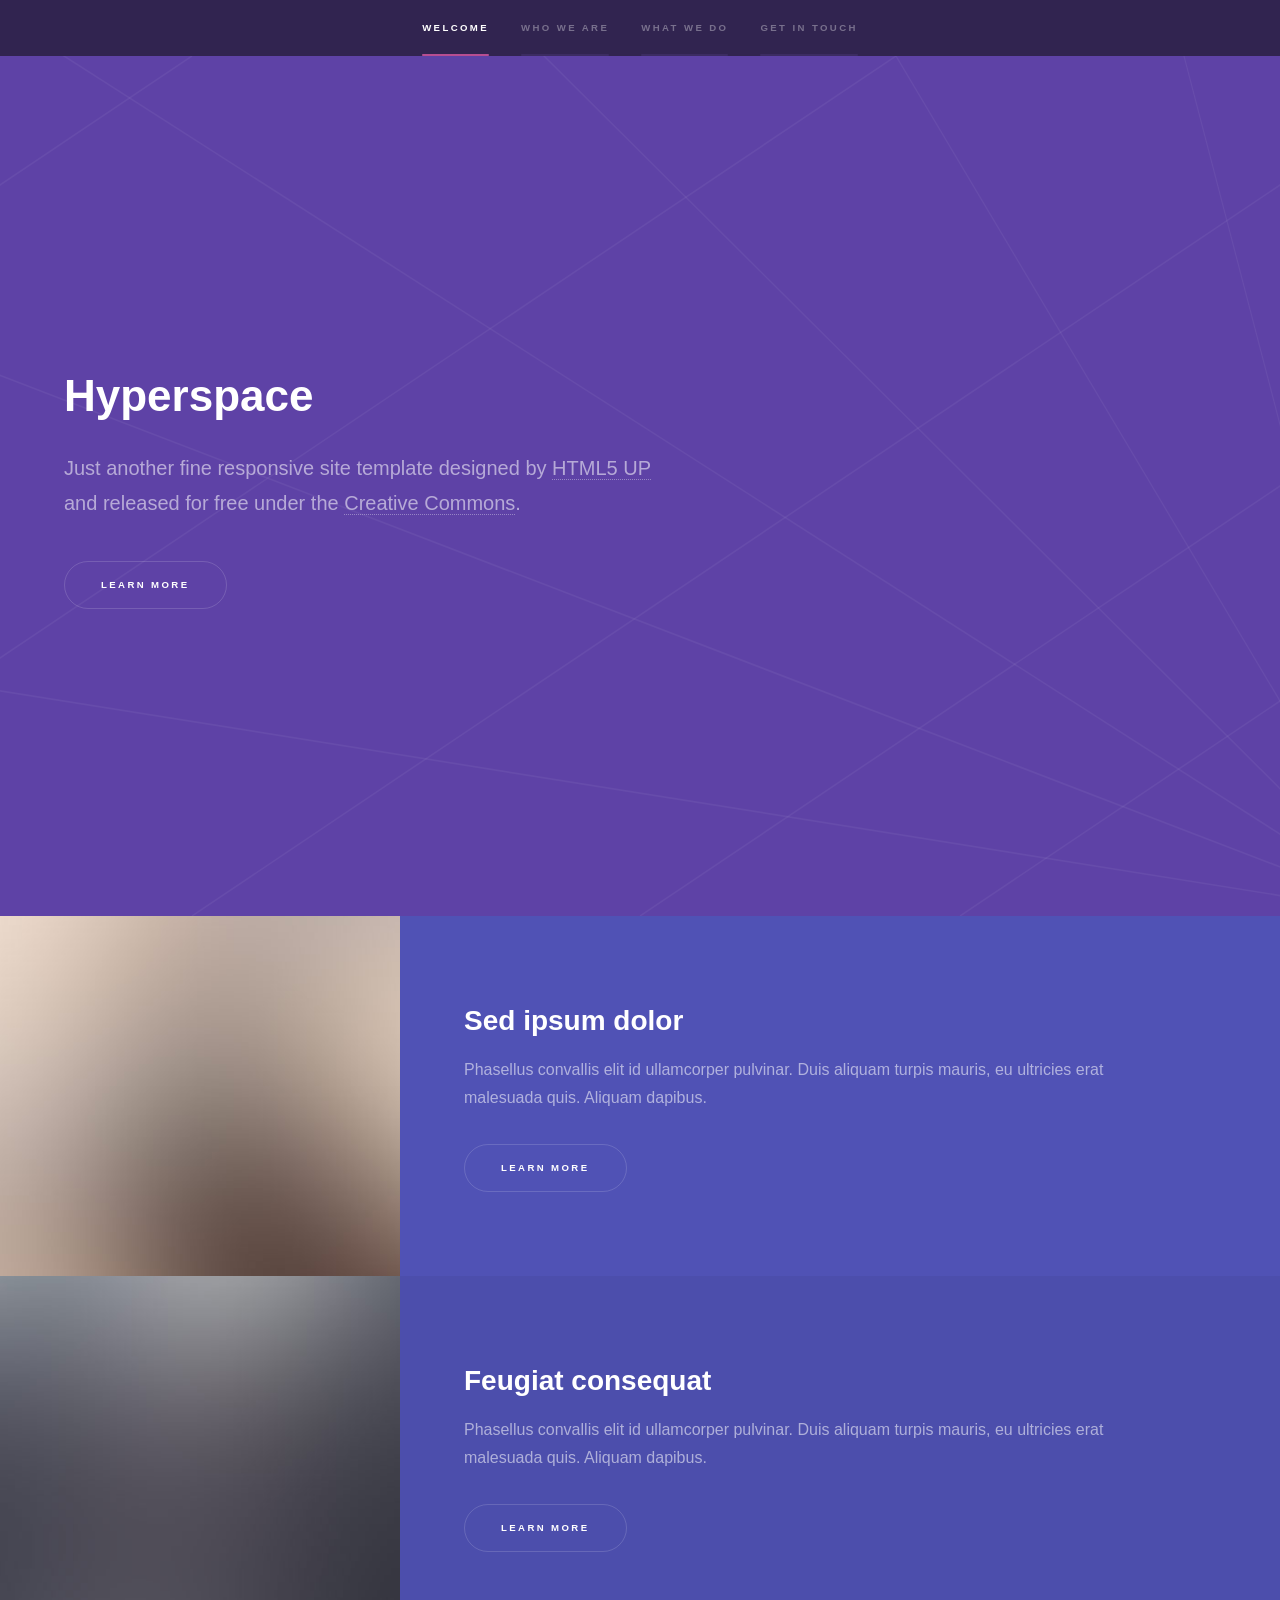
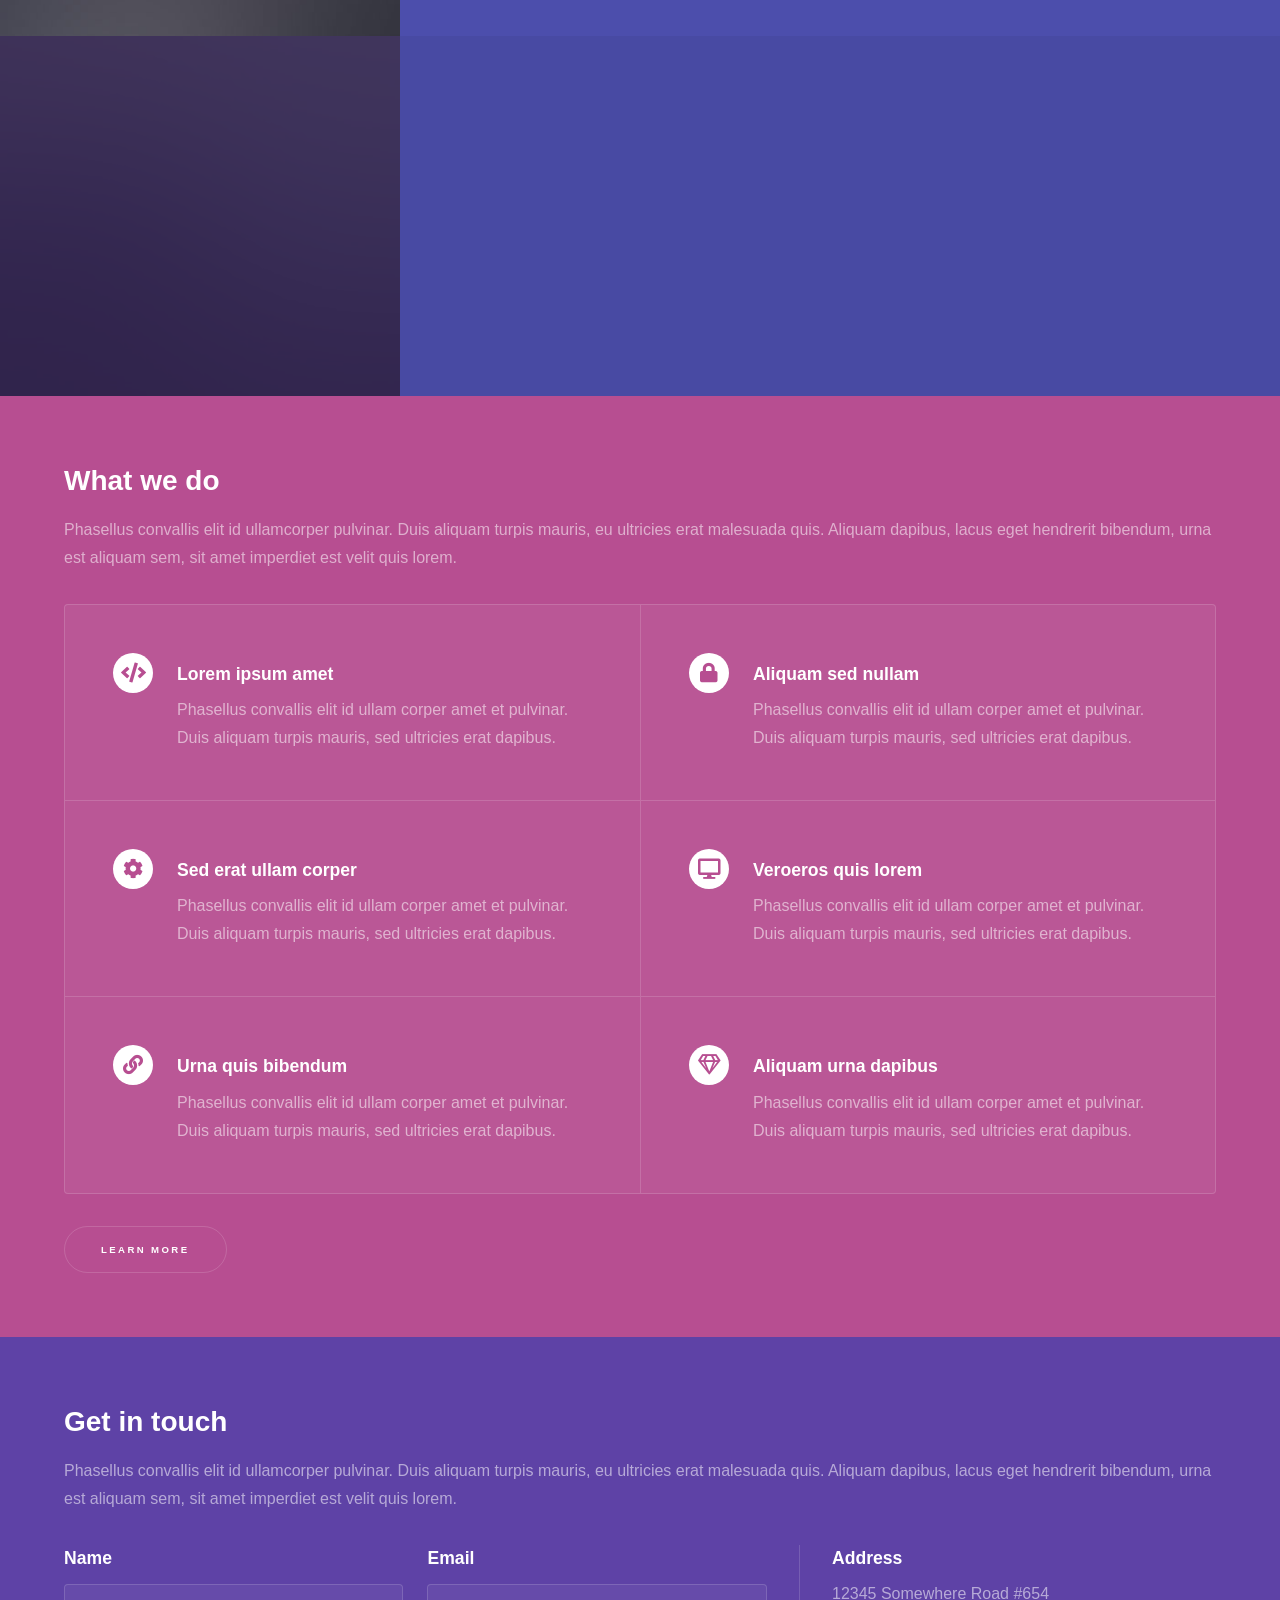
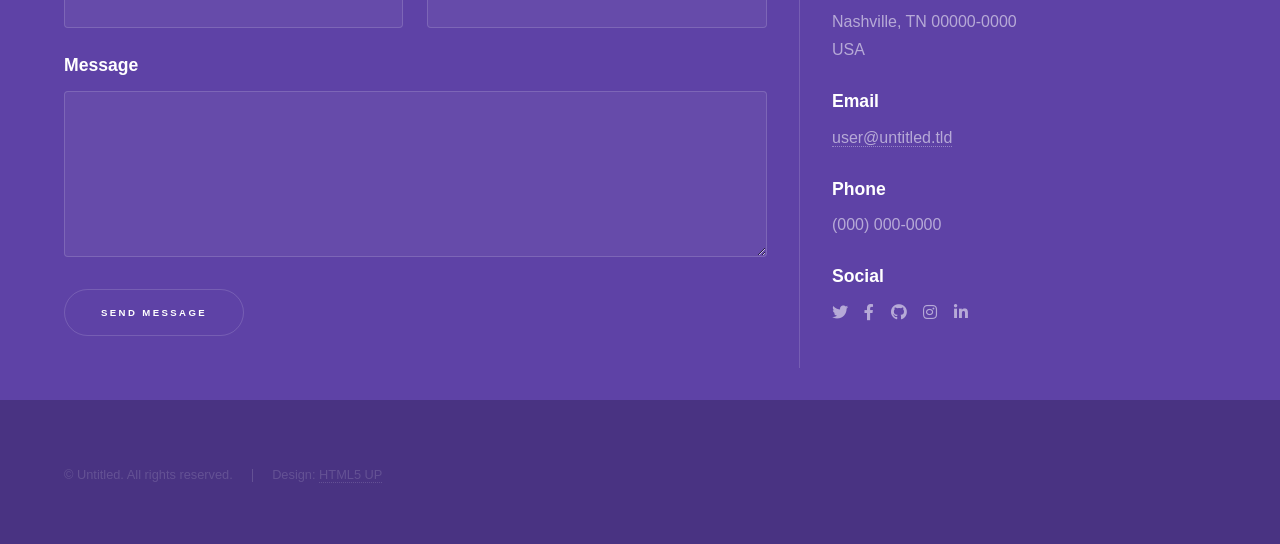
==== index.html @ 59c880f4 "v1" ====
<!DOCTYPE HTML>
<!--
	Hyperspace by HTML5 UP
	html5up.net | @ajlkn
	Free for personal and commercial use under the CCA 3.0 license (html5up.net/license)
-->
<html>
	<head>
		<title>Hyperspace by HTML5 UP</title>
		<meta charset="utf-8" />
		<meta name="viewport" content="width=device-width, initial-scale=1, user-scalable=no" />
		<link rel="stylesheet" href="assets/css/main.css" />
		<noscript><link rel="stylesheet" href="assets/css/noscript.css" /></noscript>
	</head>
	<body class="is-preload">

		<!-- Sidebar -->
			<section id="sidebar">
				<div class="inner">
					<nav>
						<ul>
							<li><a href="#intro">Welcome</a></li>
							<li><a href="#one">Who we are</a></li>
							<li><a href="#two">What we do</a></li>
							<li><a href="#three">Get in touch</a></li>
						</ul>
					</nav>
				</div>
			</section>

		<!-- Wrapper -->
			<div id="wrapper">

				<!-- Intro -->
					<section id="intro" class="wrapper style1 fullscreen fade-up">
						<div class="inner">
							<h1>Hyperspace</h1>
							<p>Just another fine responsive site template designed by <a href="http://html5up.net">HTML5 UP</a><br />
							and released for free under the <a href="http://html5up.net/license">Creative Commons</a>.</p>
							<ul class="actions">
								<li><a href="#one" class="button scrolly">Learn more</a></li>
							</ul>
						</div>
					</section>

				<!-- One -->
					<section id="one" class="wrapper style2 spotlights">
						<section>
							<a href="#" class="image"><img src="images/pic01.jpg" alt="" data-position="center center" /></a>
							<div class="content">
								<div class="inner">
									<h2>Sed ipsum dolor</h2>
									<p>Phasellus convallis elit id ullamcorper pulvinar. Duis aliquam turpis mauris, eu ultricies erat malesuada quis. Aliquam dapibus.</p>
									<ul class="actions">
										<li><a href="generic.html" class="button">Learn more</a></li>
									</ul>
								</div>
							</div>
						</section>
						<section>
							<a href="#" class="image"><img src="images/pic02.jpg" alt="" data-position="top center" /></a>
							<div class="content">
								<div class="inner">
									<h2>Feugiat consequat</h2>
									<p>Phasellus convallis elit id ullamcorper pulvinar. Duis aliquam turpis mauris, eu ultricies erat malesuada quis. Aliquam dapibus.</p>
									<ul class="actions">
										<li><a href="generic.html" class="button">Learn more</a></li>
									</ul>
								</div>
							</div>
						</section>
						<section>
							<a href="#" class="image"><img src="images/pic03.jpg" alt="" data-position="25% 25%" /></a>
							<div class="content">
								<div class="inner">
									<h2>Ultricies aliquam</h2>
									<p>Phasellus convallis elit id ullamcorper pulvinar. Duis aliquam turpis mauris, eu ultricies erat malesuada quis. Aliquam dapibus.</p>
									<ul class="actions">
										<li><a href="generic.html" class="button">Learn more</a></li>
									</ul>
								</div>
							</div>
						</section>
					</section>

				<!-- Two -->
					<section id="two" class="wrapper style3 fade-up">
						<div class="inner">
							<h2>What we do</h2>
							<p>Phasellus convallis elit id ullamcorper pulvinar. Duis aliquam turpis mauris, eu ultricies erat malesuada quis. Aliquam dapibus, lacus eget hendrerit bibendum, urna est aliquam sem, sit amet imperdiet est velit quis lorem.</p>
							<div class="features">
								<section>
									<span class="icon solid major fa-code"></span>
									<h3>Lorem ipsum amet</h3>
									<p>Phasellus convallis elit id ullam corper amet et pulvinar. Duis aliquam turpis mauris, sed ultricies erat dapibus.</p>
								</section>
								<section>
									<span class="icon solid major fa-lock"></span>
									<h3>Aliquam sed nullam</h3>
									<p>Phasellus convallis elit id ullam corper amet et pulvinar. Duis aliquam turpis mauris, sed ultricies erat dapibus.</p>
								</section>
								<section>
									<span class="icon solid major fa-cog"></span>
									<h3>Sed erat ullam corper</h3>
									<p>Phasellus convallis elit id ullam corper amet et pulvinar. Duis aliquam turpis mauris, sed ultricies erat dapibus.</p>
								</section>
								<section>
									<span class="icon solid major fa-desktop"></span>
									<h3>Veroeros quis lorem</h3>
									<p>Phasellus convallis elit id ullam corper amet et pulvinar. Duis aliquam turpis mauris, sed ultricies erat dapibus.</p>
								</section>
								<section>
									<span class="icon solid major fa-link"></span>
									<h3>Urna quis bibendum</h3>
									<p>Phasellus convallis elit id ullam corper amet et pulvinar. Duis aliquam turpis mauris, sed ultricies erat dapibus.</p>
								</section>
								<section>
									<span class="icon major fa-gem"></span>
									<h3>Aliquam urna dapibus</h3>
									<p>Phasellus convallis elit id ullam corper amet et pulvinar. Duis aliquam turpis mauris, sed ultricies erat dapibus.</p>
								</section>
							</div>
							<ul class="actions">
								<li><a href="generic.html" class="button">Learn more</a></li>
							</ul>
						</div>
					</section>

				<!-- Three -->
					<section id="three" class="wrapper style1 fade-up">
						<div class="inner">
							<h2>Get in touch</h2>
							<p>Phasellus convallis elit id ullamcorper pulvinar. Duis aliquam turpis mauris, eu ultricies erat malesuada quis. Aliquam dapibus, lacus eget hendrerit bibendum, urna est aliquam sem, sit amet imperdiet est velit quis lorem.</p>
							<div class="split style1">
								<section>
									<form method="post" action="#">
										<div class="fields">
											<div class="field half">
												<label for="name">Name</label>
												<input type="text" name="name" id="name" />
											</div>
											<div class="field half">
												<label for="email">Email</label>
												<input type="text" name="email" id="email" />
											</div>
											<div class="field">
												<label for="message">Message</label>
												<textarea name="message" id="message" rows="5"></textarea>
											</div>
										</div>
										<ul class="actions">
											<li><a href="" class="button submit">Send Message</a></li>
										</ul>
									</form>
								</section>
								<section>
									<ul class="contact">
										<li>
											<h3>Address</h3>
											<span>12345 Somewhere Road #654<br />
											Nashville, TN 00000-0000<br />
											USA</span>
										</li>
										<li>
											<h3>Email</h3>
											<a href="#">user@untitled.tld</a>
										</li>
										<li>
											<h3>Phone</h3>
											<span>(000) 000-0000</span>
										</li>
										<li>
											<h3>Social</h3>
											<ul class="icons">
												<li><a href="#" class="icon brands fa-twitter"><span class="label">Twitter</span></a></li>
												<li><a href="#" class="icon brands fa-facebook-f"><span class="label">Facebook</span></a></li>
												<li><a href="#" class="icon brands fa-github"><span class="label">GitHub</span></a></li>
												<li><a href="#" class="icon brands fa-instagram"><span class="label">Instagram</span></a></li>
												<li><a href="#" class="icon brands fa-linkedin-in"><span class="label">LinkedIn</span></a></li>
											</ul>
										</li>
									</ul>
								</section>
							</div>
						</div>
					</section>

			</div>

		<!-- Footer -->
			<footer id="footer" class="wrapper style1-alt">
				<div class="inner">
					<ul class="menu">
						<li>&copy; Untitled. All rights reserved.</li><li>Design: <a href="http://html5up.net">HTML5 UP</a></li>
					</ul>
				</div>
			</footer>

		<!-- Scripts -->
			<script src="assets/js/jquery.min.js"></script>
			<script src="assets/js/jquery.scrollex.min.js"></script>
			<script src="assets/js/jquery.scrolly.min.js"></script>
			<script src="assets/js/browser.min.js"></script>
			<script src="assets/js/breakpoints.min.js"></script>
			<script src="assets/js/util.js"></script>
			<script src="assets/js/main.js"></script>

	</body>
</html>
---- assets/css/main.css ----
@import url(fontawesome-all.min.css);

/*
	Hyperspace by HTML5 UP
	html5up.net | @ajlkn
	Free for personal and commercial use under the CCA 3.0 license (html5up.net/license)
*/

html, body, div, span, applet, object,
iframe, h1, h2, h3, h4, h5, h6, p, blockquote,
pre, a, abbr, acronym, address, big, cite,
code, del, dfn, em, img, ins, kbd, q, s, samp,
small, strike, strong, sub, sup, tt, var, b,
u, i, center, dl, dt, dd, ol, ul, li, fieldset,
form, label, legend, table, caption, tbody,
tfoot, thead, tr, th, td, article, aside,
canvas, details, embed, figure, figcaption,
footer, header, hgroup, menu, nav, output, ruby,
section, summary, time, mark, audio, video {
	margin: 0;
	padding: 0;
	border: 0;
	font-size: 100%;
	font: inherit;
	vertical-align: baseline;}

article, aside, details, figcaption, figure,
footer, header, hgroup, menu, nav, section {
	display: block;}

body {
	line-height: 1;
}

ol, ul {
	list-style: none;
}

blockquote, q {
	quotes: none;
}

	blockquote:before, blockquote:after, q:before, q:after {
		content: '';
		content: none;
	}

table {
	border-collapse: collapse;
	border-spacing: 0;
}

body {
	-webkit-text-size-adjust: none;
}

mark {
	background-color: transparent;
	color: inherit;
}

input::-moz-focus-inner {
	border: 0;
	padding: 0;
}

input, select, textarea {
	-moz-appearance: none;
	-webkit-appearance: none;
	-ms-appearance: none;
	appearance: none;
}

/* Basic */

	@-ms-viewport {
		width: device-width;
	}

	body {
		-ms-overflow-style: scrollbar;
	}

	@media screen and (max-width: 480px) {

		html, body {
			min-width: 320px;
		}

	}

	html {
		box-sizing: border-box;
	}

	*, *:before, *:after {
		box-sizing: inherit;
	}

	body {
		background: #312450;
	}

		body.is-preload *, body.is-preload *:before, body.is-preload *:after {
			-moz-animation: none !important;
			-webkit-animation: none !important;
			-ms-animation: none !important;
			animation: none !important;
			-moz-transition: none !important;
			-webkit-transition: none !important;
			-ms-transition: none !important;
			transition: none !important;
		}

/* Type */

	body, input, select, textarea {
		color: rgba(255, 255, 255, 0.55);
		font-family: Arial, Helvetica, sans-serif;
		font-size: 16.5pt;
		font-weight: normal;
		line-height: 1.75;
	}

		@media screen and (max-width: 1680px) {

			body, input, select, textarea {
				font-size: 13pt;
			}

		}

		@media screen and (max-width: 1280px) {

			body, input, select, textarea {
				font-size: 12pt;
			}

		}

		@media screen and (max-width: 360px) {

			body, input, select, textarea {
				font-size: 11pt;
			}

		}

	a {
		-moz-transition: color 0.2s ease, border-bottom-color 0.2s ease;
		-webkit-transition: color 0.2s ease, border-bottom-color 0.2s ease;
		-ms-transition: color 0.2s ease, border-bottom-color 0.2s ease;
		transition: color 0.2s ease, border-bottom-color 0.2s ease;
		border-bottom: dotted 1px rgba(255, 255, 255, 0.35);
		color: inherit;
		text-decoration: none;
	}

		a:hover {
			border-bottom-color: transparent;
			color: #ffffff;
		}

	strong, b {
		color: #ffffff;
		font-weight: bold;
	}

	em, i {
		font-style: italic;
	}

	p {
		margin: 0 0 2em 0;
	}

	h1, h2, h3, h4, h5, h6 {
		color: #ffffff;
		font-weight: bold;
		line-height: 1.5;
		margin: 0 0 0.5em 0;
	}

		h1 a, h2 a, h3 a, h4 a, h5 a, h6 a {
			color: inherit;
			text-decoration: none;
		}

	h1 {
		font-size: 2.75em;
	}

		h1.major {
			margin: 0 0 1.3em 0;
			position: relative;
			padding-bottom: 0.35em;
		}

			h1.major:after {
				background-image: -moz-linear-gradient(to right, #5e42a6, #b74e91);
				background-image: -webkit-linear-gradient(to right, #5e42a6, #b74e91);
				background-image: -ms-linear-gradient(to right, #5e42a6, #b74e91);
				background-image: linear-gradient(to right, #5e42a6, #b74e91);
				-moz-transition: max-width 0.2s ease;
				-webkit-transition: max-width 0.2s ease;
				-ms-transition: max-width 0.2s ease;
				transition: max-width 0.2s ease;
				border-radius: 0.2em;
				bottom: 0;
				content: '';
				height: 0.05em;
				position: absolute;
				right: 0;
				width: 100%;
			}

	h2 {
		font-size: 1.75em;
	}

	h3 {
		font-size: 1.1em;
	}

	h4 {
		font-size: 1em;
	}

	h5 {
		font-size: 0.8em;
	}

	h6 {
		font-size: 0.6em;
	}

	@media screen and (max-width: 736px) {

		h1 {
			font-size: 2em;
		}

		h2 {
			font-size: 1.25em;
		}

		h3 {
			font-size: 1em;
		}

		h4 {
			font-size: 0.8em;
		}

		h5 {
			font-size: 0.6em;
		}

		h6 {
			font-size: 0.6em;
		}

	}

	sub {
		font-size: 0.8em;
		position: relative;
		top: 0.5em;
	}

	sup {
		font-size: 0.8em;
		position: relative;
		top: -0.5em;
	}

	blockquote {
		border-left: solid 4px rgba(255, 255, 255, 0.15);
		font-style: italic;
		margin: 0 0 2em 0;
		padding: 0.5em 0 0.5em 2em;
	}

	code {
		background: rgba(255, 255, 255, 0.05);
		border-radius: 0.25em;
		border: solid 1px rgba(255, 255, 255, 0.15);
		font-family: "Courier New", monospace;
		font-size: 0.9em;
		margin: 0 0.25em;
		padding: 0.25em 0.65em;
	}

	pre {
		-webkit-overflow-scrolling: touch;
		font-family: "Courier New", monospace;
		font-size: 0.9em;
		margin: 0 0 2em 0;
	}

		pre code {
			display: block;
			line-height: 1.75em;
			padding: 1em 1.5em;
			overflow-x: auto;
		}

	hr {
		border: 0;
		border-bottom: solid 1px rgba(255, 255, 255, 0.15);
		margin: 2em 0;
	}

		hr.major {
			margin: 3em 0;
		}

	.align-left {
		text-align: left;
	}

	.align-center {
		text-align: center;
	}

	.align-right {
		text-align: right;
	}

/* Row */

	.row {
		display: flex;
		flex-wrap: wrap;
		box-sizing: border-box;
		align-items: stretch;
	}

		.row > * {
			box-sizing: border-box;
		}

		.row.gtr-uniform > * > :last-child {
			margin-bottom: 0;
		}

		.row.aln-left {
			justify-content: flex-start;
		}

		.row.aln-center {
			justify-content: center;
		}

		.row.aln-right {
			justify-content: flex-end;
		}

		.row.aln-top {
			align-items: flex-start;
		}

		.row.aln-middle {
			align-items: center;
		}

		.row.aln-bottom {
			align-items: flex-end;
		}

		.row > .imp {
			order: -1;
		}

		.row > .col-1 {
			width: 8.33333%;
		}

		.row > .off-1 {
			margin-left: 8.33333%;
		}

		.row > .col-2 {
			width: 16.66667%;
		}

		.row > .off-2 {
			margin-left: 16.66667%;
		}

		.row > .col-3 {
			width: 25%;
		}

		.row > .off-3 {
			margin-left: 25%;
		}

		.row > .col-4 {
			width: 33.33333%;
		}

		.row > .off-4 {
			margin-left: 33.33333%;
		}

		.row > .col-5 {
			width: 41.66667%;
		}

		.row > .off-5 {
			margin-left: 41.66667%;
		}

		.row > .col-6 {
			width: 50%;
		}

		.row > .off-6 {
			margin-left: 50%;
		}

		.row > .col-7 {
			width: 58.33333%;
		}

		.row > .off-7 {
			margin-left: 58.33333%;
		}

		.row > .col-8 {
			width: 66.66667%;
		}

		.row > .off-8 {
			margin-left: 66.66667%;
		}

		.row > .col-9 {
			width: 75%;
		}

		.row > .off-9 {
			margin-left: 75%;
		}

		.row > .col-10 {
			width: 83.33333%;
		}

		.row > .off-10 {
			margin-left: 83.33333%;
		}

		.row > .col-11 {
			width: 91.66667%;
		}

		.row > .off-11 {
			margin-left: 91.66667%;
		}

		.row > .col-12 {
			width: 100%;
		}

		.row > .off-12 {
			margin-left: 100%;
		}

		.row.gtr-0 {
			margin-top: 0;
			margin-left: 0em;
		}

			.row.gtr-0 > * {
				padding: 0 0 0 0em;
			}

			.row.gtr-0.gtr-uniform {
				margin-top: 0em;
			}

				.row.gtr-0.gtr-uniform > * {
					padding-top: 0em;
				}

		.row.gtr-25 {
			margin-top: 0;
			margin-left: -0.375em;
		}

			.row.gtr-25 > * {
				padding: 0 0 0 0.375em;
			}

			.row.gtr-25.gtr-uniform {
				margin-top: -0.375em;
			}

				.row.gtr-25.gtr-uniform > * {
					padding-top: 0.375em;
				}

		.row.gtr-50 {
			margin-top: 0;
			margin-left: -0.75em;
		}

			.row.gtr-50 > * {
				padding: 0 0 0 0.75em;
			}

			.row.gtr-50.gtr-uniform {
				margin-top: -0.75em;
			}

				.row.gtr-50.gtr-uniform > * {
					padding-top: 0.75em;
				}

		.row {
			margin-top: 0;
			margin-left: -1.5em;
		}

			.row > * {
				padding: 0 0 0 1.5em;
			}

			.row.gtr-uniform {
				margin-top: -1.5em;
			}

				.row.gtr-uniform > * {
					padding-top: 1.5em;
				}

		.row.gtr-150 {
			margin-top: 0;
			margin-left: -2.25em;
		}

			.row.gtr-150 > * {
				padding: 0 0 0 2.25em;
			}

			.row.gtr-150.gtr-uniform {
				margin-top: -2.25em;
			}

				.row.gtr-150.gtr-uniform > * {
					padding-top: 2.25em;
				}

		.row.gtr-200 {
			margin-top: 0;
			margin-left: -3em;
		}

			.row.gtr-200 > * {
				padding: 0 0 0 3em;
			}

			.row.gtr-200.gtr-uniform {
				margin-top: -3em;
			}

				.row.gtr-200.gtr-uniform > * {
					padding-top: 3em;
				}

		@media screen and (max-width: 1680px) {

			.row {
				display: flex;
				flex-wrap: wrap;
				box-sizing: border-box;
				align-items: stretch;
			}

				.row > * {
					box-sizing: border-box;
				}

				.row.gtr-uniform > * > :last-child {
					margin-bottom: 0;
				}

				.row.aln-left {
					justify-content: flex-start;
				}

				.row.aln-center {
					justify-content: center;
				}

				.row.aln-right {
					justify-content: flex-end;
				}

				.row.aln-top {
					align-items: flex-start;
				}

				.row.aln-middle {
					align-items: center;
				}

				.row.aln-bottom {
					align-items: flex-end;
				}

				.row > .imp-xlarge {
					order: -1;
				}

				.row > .col-1-xlarge {
					width: 8.33333%;
				}

				.row > .off-1-xlarge {
					margin-left: 8.33333%;
				}

				.row > .col-2-xlarge {
					width: 16.66667%;
				}

				.row > .off-2-xlarge {
					margin-left: 16.66667%;
				}

				.row > .col-3-xlarge {
					width: 25%;
				}

				.row > .off-3-xlarge {
					margin-left: 25%;
				}

				.row > .col-4-xlarge {
					width: 33.33333%;
				}

				.row > .off-4-xlarge {
					margin-left: 33.33333%;
				}

				.row > .col-5-xlarge {
					width: 41.66667%;
				}

				.row > .off-5-xlarge {
					margin-left: 41.66667%;
				}

				.row > .col-6-xlarge {
					width: 50%;
				}

				.row > .off-6-xlarge {
					margin-left: 50%;
				}

				.row > .col-7-xlarge {
					width: 58.33333%;
				}

				.row > .off-7-xlarge {
					margin-left: 58.33333%;
				}

				.row > .col-8-xlarge {
					width: 66.66667%;
				}

				.row > .off-8-xlarge {
					margin-left: 66.66667%;
				}

				.row > .col-9-xlarge {
					width: 75%;
				}

				.row > .off-9-xlarge {
					margin-left: 75%;
				}

				.row > .col-10-xlarge {
					width: 83.33333%;
				}

				.row > .off-10-xlarge {
					margin-left: 83.33333%;
				}

				.row > .col-11-xlarge {
					width: 91.66667%;
				}

				.row > .off-11-xlarge {
					margin-left: 91.66667%;
				}

				.row > .col-12-xlarge {
					width: 100%;
				}

				.row > .off-12-xlarge {
					margin-left: 100%;
				}

				.row.gtr-0 {
					margin-top: 0;
					margin-left: 0em;
				}

					.row.gtr-0 > * {
						padding: 0 0 0 0em;
					}

					.row.gtr-0.gtr-uniform {
						margin-top: 0em;
					}

						.row.gtr-0.gtr-uniform > * {
							padding-top: 0em;
						}

				.row.gtr-25 {
					margin-top: 0;
					margin-left: -0.375em;
				}

					.row.gtr-25 > * {
						padding: 0 0 0 0.375em;
					}

					.row.gtr-25.gtr-uniform {
						margin-top: -0.375em;
					}

						.row.gtr-25.gtr-uniform > * {
							padding-top: 0.375em;
						}

				.row.gtr-50 {
					margin-top: 0;
					margin-left: -0.75em;
				}

					.row.gtr-50 > * {
						padding: 0 0 0 0.75em;
					}

					.row.gtr-50.gtr-uniform {
						margin-top: -0.75em;
					}

						.row.gtr-50.gtr-uniform > * {
							padding-top: 0.75em;
						}

				.row {
					margin-top: 0;
					margin-left: -1.5em;
				}

					.row > * {
						padding: 0 0 0 1.5em;
					}

					.row.gtr-uniform {
						margin-top: -1.5em;
					}

						.row.gtr-uniform > * {
							padding-top: 1.5em;
						}

				.row.gtr-150 {
					margin-top: 0;
					margin-left: -2.25em;
				}

					.row.gtr-150 > * {
						padding: 0 0 0 2.25em;
					}

					.row.gtr-150.gtr-uniform {
						margin-top: -2.25em;
					}

						.row.gtr-150.gtr-uniform > * {
							padding-top: 2.25em;
						}

				.row.gtr-200 {
					margin-top: 0;
					margin-left: -3em;
				}

					.row.gtr-200 > * {
						padding: 0 0 0 3em;
					}

					.row.gtr-200.gtr-uniform {
						margin-top: -3em;
					}

						.row.gtr-200.gtr-uniform > * {
							padding-top: 3em;
						}

		}

		@media screen and (max-width: 1280px) {

			.row {
				display: flex;
				flex-wrap: wrap;
				box-sizing: border-box;
				align-items: stretch;
			}

				.row > * {
					box-sizing: border-box;
				}

				.row.gtr-uniform > * > :last-child {
					margin-bottom: 0;
				}

				.row.aln-left {
					justify-content: flex-start;
				}

				.row.aln-center {
					justify-content: center;
				}

				.row.aln-right {
					justify-content: flex-end;
				}

				.row.aln-top {
					align-items: flex-start;
				}

				.row.aln-middle {
					align-items: center;
				}

				.row.aln-bottom {
					align-items: flex-end;
				}

				.row > .imp-large {
					order: -1;
				}

				.row > .col-1-large {
					width: 8.33333%;
				}

				.row > .off-1-large {
					margin-left: 8.33333%;
				}

				.row > .col-2-large {
					width: 16.66667%;
				}

				.row > .off-2-large {
					margin-left: 16.66667%;
				}

				.row > .col-3-large {
					width: 25%;
				}

				.row > .off-3-large {
					margin-left: 25%;
				}

				.row > .col-4-large {
					width: 33.33333%;
				}

				.row > .off-4-large {
					margin-left: 33.33333%;
				}

				.row > .col-5-large {
					width: 41.66667%;
				}

				.row > .off-5-large {
					margin-left: 41.66667%;
				}

				.row > .col-6-large {
					width: 50%;
				}

				.row > .off-6-large {
					margin-left: 50%;
				}

				.row > .col-7-large {
					width: 58.33333%;
				}

				.row > .off-7-large {
					margin-left: 58.33333%;
				}

				.row > .col-8-large {
					width: 66.66667%;
				}

				.row > .off-8-large {
					margin-left: 66.66667%;
				}

				.row > .col-9-large {
					width: 75%;
				}

				.row > .off-9-large {
					margin-left: 75%;
				}

				.row > .col-10-large {
					width: 83.33333%;
				}

				.row > .off-10-large {
					margin-left: 83.33333%;
				}

				.row > .col-11-large {
					width: 91.66667%;
				}

				.row > .off-11-large {
					margin-left: 91.66667%;
				}

				.row > .col-12-large {
					width: 100%;
				}

				.row > .off-12-large {
					margin-left: 100%;
				}

				.row.gtr-0 {
					margin-top: 0;
					margin-left: 0em;
				}

					.row.gtr-0 > * {
						padding: 0 0 0 0em;
					}

					.row.gtr-0.gtr-uniform {
						margin-top: 0em;
					}

						.row.gtr-0.gtr-uniform > * {
							padding-top: 0em;
						}

				.row.gtr-25 {
					margin-top: 0;
					margin-left: -0.375em;
				}

					.row.gtr-25 > * {
						padding: 0 0 0 0.375em;
					}

					.row.gtr-25.gtr-uniform {
						margin-top: -0.375em;
					}

						.row.gtr-25.gtr-uniform > * {
							padding-top: 0.375em;
						}

				.row.gtr-50 {
					margin-top: 0;
					margin-left: -0.75em;
				}

					.row.gtr-50 > * {
						padding: 0 0 0 0.75em;
					}

					.row.gtr-50.gtr-uniform {
						margin-top: -0.75em;
					}

						.row.gtr-50.gtr-uniform > * {
							padding-top: 0.75em;
						}

				.row {
					margin-top: 0;
					margin-left: -1.5em;
				}

					.row > * {
						padding: 0 0 0 1.5em;
					}

					.row.gtr-uniform {
						margin-top: -1.5em;
					}

						.row.gtr-uniform > * {
							padding-top: 1.5em;
						}

				.row.gtr-150 {
					margin-top: 0;
					margin-left: -2.25em;
				}

					.row.gtr-150 > * {
						padding: 0 0 0 2.25em;
					}

					.row.gtr-150.gtr-uniform {
						margin-top: -2.25em;
					}

						.row.gtr-150.gtr-uniform > * {
							padding-top: 2.25em;
						}

				.row.gtr-200 {
					margin-top: 0;
					margin-left: -3em;
				}

					.row.gtr-200 > * {
						padding: 0 0 0 3em;
					}

					.row.gtr-200.gtr-uniform {
						margin-top: -3em;
					}

						.row.gtr-200.gtr-uniform > * {
							padding-top: 3em;
						}

		}

		@media screen and (max-width: 980px) {

			.row {
				display: flex;
				flex-wrap: wrap;
				box-sizing: border-box;
				align-items: stretch;
			}

				.row > * {
					box-sizing: border-box;
				}

				.row.gtr-uniform > * > :last-child {
					margin-bottom: 0;
				}

				.row.aln-left {
					justify-content: flex-start;
				}

				.row.aln-center {
					justify-content: center;
				}

				.row.aln-right {
					justify-content: flex-end;
				}

				.row.aln-top {
					align-items: flex-start;
				}

				.row.aln-middle {
					align-items: center;
				}

				.row.aln-bottom {
					align-items: flex-end;
				}

				.row > .imp-medium {
					order: -1;
				}

				.row > .col-1-medium {
					width: 8.33333%;
				}

				.row > .off-1-medium {
					margin-left: 8.33333%;
				}

				.row > .col-2-medium {
					width: 16.66667%;
				}

				.row > .off-2-medium {
					margin-left: 16.66667%;
				}

				.row > .col-3-medium {
					width: 25%;
				}

				.row > .off-3-medium {
					margin-left: 25%;
				}

				.row > .col-4-medium {
					width: 33.33333%;
				}

				.row > .off-4-medium {
					margin-left: 33.33333%;
				}

				.row > .col-5-medium {
					width: 41.66667%;
				}

				.row > .off-5-medium {
					margin-left: 41.66667%;
				}

				.row > .col-6-medium {
					width: 50%;
				}

				.row > .off-6-medium {
					margin-left: 50%;
				}

				.row > .col-7-medium {
					width: 58.33333%;
				}

				.row > .off-7-medium {
					margin-left: 58.33333%;
				}

				.row > .col-8-medium {
					width: 66.66667%;
				}

				.row > .off-8-medium {
					margin-left: 66.66667%;
				}

				.row > .col-9-medium {
					width: 75%;
				}

				.row > .off-9-medium {
					margin-left: 75%;
				}

				.row > .col-10-medium {
					width: 83.33333%;
				}

				.row > .off-10-medium {
					margin-left: 83.33333%;
				}

				.row > .col-11-medium {
					width: 91.66667%;
				}

				.row > .off-11-medium {
					margin-left: 91.66667%;
				}

				.row > .col-12-medium {
					width: 100%;
				}

				.row > .off-12-medium {
					margin-left: 100%;
				}

				.row.gtr-0 {
					margin-top: 0;
					margin-left: 0em;
				}

					.row.gtr-0 > * {
						padding: 0 0 0 0em;
					}

					.row.gtr-0.gtr-uniform {
						margin-top: 0em;
					}

						.row.gtr-0.gtr-uniform > * {
							padding-top: 0em;
						}

				.row.gtr-25 {
					margin-top: 0;
					margin-left: -0.375em;
				}

					.row.gtr-25 > * {
						padding: 0 0 0 0.375em;
					}

					.row.gtr-25.gtr-uniform {
						margin-top: -0.375em;
					}

						.row.gtr-25.gtr-uniform > * {
							padding-top: 0.375em;
						}

				.row.gtr-50 {
					margin-top: 0;
					margin-left: -0.75em;
				}

					.row.gtr-50 > * {
						padding: 0 0 0 0.75em;
					}

					.row.gtr-50.gtr-uniform {
						margin-top: -0.75em;
					}

						.row.gtr-50.gtr-uniform > * {
							padding-top: 0.75em;
						}

				.row {
					margin-top: 0;
					margin-left: -1.5em;
				}

					.row > * {
						padding: 0 0 0 1.5em;
					}

					.row.gtr-uniform {
						margin-top: -1.5em;
					}

						.row.gtr-uniform > * {
							padding-top: 1.5em;
						}

				.row.gtr-150 {
					margin-top: 0;
					margin-left: -2.25em;
				}

					.row.gtr-150 > * {
						padding: 0 0 0 2.25em;
					}

					.row.gtr-150.gtr-uniform {
						margin-top: -2.25em;
					}

						.row.gtr-150.gtr-uniform > * {
							padding-top: 2.25em;
						}

				.row.gtr-200 {
					margin-top: 0;
					margin-left: -3em;
				}

					.row.gtr-200 > * {
						padding: 0 0 0 3em;
					}

					.row.gtr-200.gtr-uniform {
						margin-top: -3em;
					}

						.row.gtr-200.gtr-uniform > * {
							padding-top: 3em;
						}

		}

		@media screen and (max-width: 736px) {

			.row {
				display: flex;
				flex-wrap: wrap;
				box-sizing: border-box;
				align-items: stretch;
			}

				.row > * {
					box-sizing: border-box;
				}

				.row.gtr-uniform > * > :last-child {
					margin-bottom: 0;
				}

				.row.aln-left {
					justify-content: flex-start;
				}

				.row.aln-center {
					justify-content: center;
				}

				.row.aln-right {
					justify-content: flex-end;
				}

				.row.aln-top {
					align-items: flex-start;
				}

				.row.aln-middle {
					align-items: center;
				}

				.row.aln-bottom {
					align-items: flex-end;
				}

				.row > .imp-small {
					order: -1;
				}

				.row > .col-1-small {
					width: 8.33333%;
				}

				.row > .off-1-small {
					margin-left: 8.33333%;
				}

				.row > .col-2-small {
					width: 16.66667%;
				}

				.row > .off-2-small {
					margin-left: 16.66667%;
				}

				.row > .col-3-small {
					width: 25%;
				}

				.row > .off-3-small {
					margin-left: 25%;
				}

				.row > .col-4-small {
					width: 33.33333%;
				}

				.row > .off-4-small {
					margin-left: 33.33333%;
				}

				.row > .col-5-small {
					width: 41.66667%;
				}

				.row > .off-5-small {
					margin-left: 41.66667%;
				}

				.row > .col-6-small {
					width: 50%;
				}

				.row > .off-6-small {
					margin-left: 50%;
				}

				.row > .col-7-small {
					width: 58.33333%;
				}

				.row > .off-7-small {
					margin-left: 58.33333%;
				}

				.row > .col-8-small {
					width: 66.66667%;
				}

				.row > .off-8-small {
					margin-left: 66.66667%;
				}

				.row > .col-9-small {
					width: 75%;
				}

				.row > .off-9-small {
					margin-left: 75%;
				}

				.row > .col-10-small {
					width: 83.33333%;
				}

				.row > .off-10-small {
					margin-left: 83.33333%;
				}

				.row > .col-11-small {
					width: 91.66667%;
				}

				.row > .off-11-small {
					margin-left: 91.66667%;
				}

				.row > .col-12-small {
					width: 100%;
				}

				.row > .off-12-small {
					margin-left: 100%;
				}

				.row.gtr-0 {
					margin-top: 0;
					margin-left: 0em;
				}

					.row.gtr-0 > * {
						padding: 0 0 0 0em;
					}

					.row.gtr-0.gtr-uniform {
						margin-top: 0em;
					}

						.row.gtr-0.gtr-uniform > * {
							padding-top: 0em;
						}

				.row.gtr-25 {
					margin-top: 0;
					margin-left: -0.375em;
				}

					.row.gtr-25 > * {
						padding: 0 0 0 0.375em;
					}

					.row.gtr-25.gtr-uniform {
						margin-top: -0.375em;
					}

						.row.gtr-25.gtr-uniform > * {
							padding-top: 0.375em;
						}

				.row.gtr-50 {
					margin-top: 0;
					margin-left: -0.75em;
				}

					.row.gtr-50 > * {
						padding: 0 0 0 0.75em;
					}

					.row.gtr-50.gtr-uniform {
						margin-top: -0.75em;
					}

						.row.gtr-50.gtr-uniform > * {
							padding-top: 0.75em;
						}

				.row {
					margin-top: 0;
					margin-left: -1.5em;
				}

					.row > * {
						padding: 0 0 0 1.5em;
					}

					.row.gtr-uniform {
						margin-top: -1.5em;
					}

						.row.gtr-uniform > * {
							padding-top: 1.5em;
						}

				.row.gtr-150 {
					margin-top: 0;
					margin-left: -2.25em;
				}

					.row.gtr-150 > * {
						padding: 0 0 0 2.25em;
					}

					.row.gtr-150.gtr-uniform {
						margin-top: -2.25em;
					}

						.row.gtr-150.gtr-uniform > * {
							padding-top: 2.25em;
						}

				.row.gtr-200 {
					margin-top: 0;
					margin-left: -3em;
				}

					.row.gtr-200 > * {
						padding: 0 0 0 3em;
					}

					.row.gtr-200.gtr-uniform {
						margin-top: -3em;
					}

						.row.gtr-200.gtr-uniform > * {
							padding-top: 3em;
						}

		}

		@media screen and (max-width: 480px) {

			.row {
				display: flex;
				flex-wrap: wrap;
				box-sizing: border-box;
				align-items: stretch;
			}

				.row > * {
					box-sizing: border-box;
				}

				.row.gtr-uniform > * > :last-child {
					margin-bottom: 0;
				}

				.row.aln-left {
					justify-content: flex-start;
				}

				.row.aln-center {
					justify-content: center;
				}

				.row.aln-right {
					justify-content: flex-end;
				}

				.row.aln-top {
					align-items: flex-start;
				}

				.row.aln-middle {
					align-items: center;
				}

				.row.aln-bottom {
					align-items: flex-end;
				}

				.row > .imp-xsmall {
					order: -1;
				}

				.row > .col-1-xsmall {
					width: 8.33333%;
				}

				.row > .off-1-xsmall {
					margin-left: 8.33333%;
				}

				.row > .col-2-xsmall {
					width: 16.66667%;
				}

				.row > .off-2-xsmall {
					margin-left: 16.66667%;
				}

				.row > .col-3-xsmall {
					width: 25%;
				}

				.row > .off-3-xsmall {
					margin-left: 25%;
				}

				.row > .col-4-xsmall {
					width: 33.33333%;
				}

				.row > .off-4-xsmall {
					margin-left: 33.33333%;
				}

				.row > .col-5-xsmall {
					width: 41.66667%;
				}

				.row > .off-5-xsmall {
					margin-left: 41.66667%;
				}

				.row > .col-6-xsmall {
					width: 50%;
				}

				.row > .off-6-xsmall {
					margin-left: 50%;
				}

				.row > .col-7-xsmall {
					width: 58.33333%;
				}

				.row > .off-7-xsmall {
					margin-left: 58.33333%;
				}

				.row > .col-8-xsmall {
					width: 66.66667%;
				}

				.row > .off-8-xsmall {
					margin-left: 66.66667%;
				}

				.row > .col-9-xsmall {
					width: 75%;
				}

				.row > .off-9-xsmall {
					margin-left: 75%;
				}

				.row > .col-10-xsmall {
					width: 83.33333%;
				}

				.row > .off-10-xsmall {
					margin-left: 83.33333%;
				}

				.row > .col-11-xsmall {
					width: 91.66667%;
				}

				.row > .off-11-xsmall {
					margin-left: 91.66667%;
				}

				.row > .col-12-xsmall {
					width: 100%;
				}

				.row > .off-12-xsmall {
					margin-left: 100%;
				}

				.row.gtr-0 {
					margin-top: 0;
					margin-left: 0em;
				}

					.row.gtr-0 > * {
						padding: 0 0 0 0em;
					}

					.row.gtr-0.gtr-uniform {
						margin-top: 0em;
					}

						.row.gtr-0.gtr-uniform > * {
							padding-top: 0em;
						}

				.row.gtr-25 {
					margin-top: 0;
					margin-left: -0.375em;
				}

					.row.gtr-25 > * {
						padding: 0 0 0 0.375em;
					}

					.row.gtr-25.gtr-uniform {
						margin-top: -0.375em;
					}

						.row.gtr-25.gtr-uniform > * {
							padding-top: 0.375em;
						}

				.row.gtr-50 {
					margin-top: 0;
					margin-left: -0.75em;
				}

					.row.gtr-50 > * {
						padding: 0 0 0 0.75em;
					}

					.row.gtr-50.gtr-uniform {
						margin-top: -0.75em;
					}

						.row.gtr-50.gtr-uniform > * {
							padding-top: 0.75em;
						}

				.row {
					margin-top: 0;
					margin-left: -1.5em;
				}

					.row > * {
						padding: 0 0 0 1.5em;
					}

					.row.gtr-uniform {
						margin-top: -1.5em;
					}

						.row.gtr-uniform > * {
							padding-top: 1.5em;
						}

				.row.gtr-150 {
					margin-top: 0;
					margin-left: -2.25em;
				}

					.row.gtr-150 > * {
						padding: 0 0 0 2.25em;
					}

					.row.gtr-150.gtr-uniform {
						margin-top: -2.25em;
					}

						.row.gtr-150.gtr-uniform > * {
							padding-top: 2.25em;
						}

				.row.gtr-200 {
					margin-top: 0;
					margin-left: -3em;
				}

					.row.gtr-200 > * {
						padding: 0 0 0 3em;
					}

					.row.gtr-200.gtr-uniform {
						margin-top: -3em;
					}

						.row.gtr-200.gtr-uniform > * {
							padding-top: 3em;
						}

		}

/* Box */

	.box {
		border-radius: 0.25em;
		border: solid 1px rgba(255, 255, 255, 0.15);
		margin-bottom: 2em;
		padding: 1.5em;
	}

		.box > :last-child,
		.box > :last-child > :last-child,
		.box > :last-child > :last-child > :last-child {
			margin-bottom: 0;
		}

		.box.alt {
			border: 0;
			border-radius: 0;
			padding: 0;
		}

/* Button */

	input[type="submit"],
	input[type="reset"],
	input[type="button"],
	button,
	.button {
		-moz-appearance: none;
		-webkit-appearance: none;
		-ms-appearance: none;
		appearance: none;
		-moz-transition: border-color 0.2s ease;
		-webkit-transition: border-color 0.2s ease;
		-ms-transition: border-color 0.2s ease;
		transition: border-color 0.2s ease;
		background-color: transparent;
		border: solid 1px !important;
		border-color: rgba(255, 255, 255, 0.15) !important;
		border-radius: 3em;
		color: #ffffff !important;
		cursor: pointer;
		display: inline-block;
		font-size: 0.6em;
		font-weight: bold;
		height: calc(4.75em + 2px);
		letter-spacing: 0.25em;
		line-height: 4.75em;
		outline: 0;
		padding: 0 3.75em;
		position: relative;
		text-align: center;
		text-decoration: none;
		text-transform: uppercase;
		white-space: nowrap;
	}

		input[type="submit"]:after,
		input[type="reset"]:after,
		input[type="button"]:after,
		button:after,
		.button:after {
			-moz-transform: scale(0.25);
			-webkit-transform: scale(0.25);
			-ms-transform: scale(0.25);
			transform: scale(0.25);
			pointer-events: none;
			-moz-transition: opacity 0.2s ease, -moz-transform 0.2s ease;
			-webkit-transition: opacity 0.2s ease, -webkit-transform 0.2s ease;
			-ms-transition: opacity 0.2s ease, -ms-transform 0.2s ease;
			transition: opacity 0.2s ease, transform 0.2s ease;
			background: #ffffff;
			border-radius: 3em;
			content: '';
			height: 100%;
			left: 0;
			opacity: 0;
			position: absolute;
			top: 0;
			width: 100%;
		}

		input[type="submit"].icon:before,
		input[type="reset"].icon:before,
		input[type="button"].icon:before,
		button.icon:before,
		.button.icon:before {
			margin-right: 0.75em;
		}

		input[type="submit"].fit,
		input[type="reset"].fit,
		input[type="button"].fit,
		button.fit,
		.button.fit {
			width: 100%;
		}

		input[type="submit"].small,
		input[type="reset"].small,
		input[type="button"].small,
		button.small,
		.button.small {
			font-size: 0.4em;
		}

		input[type="submit"].large,
		input[type="reset"].large,
		input[type="button"].large,
		button.large,
		.button.large {
			font-size: 0.8em;
		}

		input[type="submit"].primary,
		input[type="reset"].primary,
		input[type="button"].primary,
		button.primary,
		.button.primary {
			background-color: #ffffff;
			color: #312450 !important;
		}

			input[type="submit"].primary:after,
			input[type="reset"].primary:after,
			input[type="button"].primary:after,
			button.primary:after,
			.button.primary:after {
				display: none;
			}

		input[type="submit"].disabled, input[type="submit"]:disabled,
		input[type="reset"].disabled,
		input[type="reset"]:disabled,
		input[type="button"].disabled,
		input[type="button"]:disabled,
		button.disabled,
		button:disabled,
		.button.disabled,
		.button:disabled {
			cursor: default;
			opacity: 0.5;
			pointer-events: none;
		}

		input[type="submit"]:hover,
		input[type="reset"]:hover,
		input[type="button"]:hover,
		button:hover,
		.button:hover {
			border-color: rgba(255, 255, 255, 0.55) !important;
		}

			input[type="submit"]:hover:after,
			input[type="reset"]:hover:after,
			input[type="button"]:hover:after,
			button:hover:after,
			.button:hover:after {
				opacity: 0.05;
				-moz-transform: scale(1);
				-webkit-transform: scale(1);
				-ms-transform: scale(1);
				transform: scale(1);
			}

			input[type="submit"]:hover:active,
			input[type="reset"]:hover:active,
			input[type="button"]:hover:active,
			button:hover:active,
			.button:hover:active {
				border-color: #ffffff !important;
			}

				input[type="submit"]:hover:active:after,
				input[type="reset"]:hover:active:after,
				input[type="button"]:hover:active:after,
				button:hover:active:after,
				.button:hover:active:after {
					opacity: 0.1;
				}

/* Features */

	.features {
		display: -moz-flex;
		display: -webkit-flex;
		display: -ms-flex;
		display: flex;
		-moz-flex-wrap: wrap;
		-webkit-flex-wrap: wrap;
		-ms-flex-wrap: wrap;
		flex-wrap: wrap;
		border-radius: 0.25em;
		border: solid 1px rgba(255, 255, 255, 0.15);
		background: rgba(255, 255, 255, 0.05);
		margin: 0 0 2em 0;
	}

		.features section {
			padding: 3.5em 3em 1em 7em ;
			width: 50%;
			border-top: solid 1px rgba(255, 255, 255, 0.15);
			position: relative;
		}

			.features section:nth-child(-n + 2) {
				border-top-width: 0;
			}

			.features section:nth-child(2n) {
				border-left: solid 1px rgba(255, 255, 255, 0.15);
			}

			.features section .icon {
				-moz-transition: opacity 0.5s ease, -moz-transform 0.5s ease;
				-webkit-transition: opacity 0.5s ease, -webkit-transform 0.5s ease;
				-ms-transition: opacity 0.5s ease, -ms-transform 0.5s ease;
				transition: opacity 0.5s ease, transform 0.5s ease;
				-moz-transition-delay: 1s;
				-webkit-transition-delay: 1s;
				-ms-transition-delay: 1s;
				transition-delay: 1s;
				-moz-transform: scale(1);
				-webkit-transform: scale(1);
				-ms-transform: scale(1);
				transform: scale(1);
				position: absolute;
				left: 3em;
				top: 3em;
				opacity: 1;
			}

			.features section:nth-child(1) .icon {
				-moz-transition-delay: 0.15s;
				-webkit-transition-delay: 0.15s;
				-ms-transition-delay: 0.15s;
				transition-delay: 0.15s;
			}

			.features section:nth-child(2) .icon {
				-moz-transition-delay: 0.3s;
				-webkit-transition-delay: 0.3s;
				-ms-transition-delay: 0.3s;
				transition-delay: 0.3s;
			}

			.features section:nth-child(3) .icon {
				-moz-transition-delay: 0.45s;
				-webkit-transition-delay: 0.45s;
				-ms-transition-delay: 0.45s;
				transition-delay: 0.45s;
			}

			.features section:nth-child(4) .icon {
				-moz-transition-delay: 0.6s;
				-webkit-transition-delay: 0.6s;
				-ms-transition-delay: 0.6s;
				transition-delay: 0.6s;
			}

			.features section:nth-child(5) .icon {
				-moz-transition-delay: 0.75s;
				-webkit-transition-delay: 0.75s;
				-ms-transition-delay: 0.75s;
				transition-delay: 0.75s;
			}

			.features section:nth-child(6) .icon {
				-moz-transition-delay: 0.9s;
				-webkit-transition-delay: 0.9s;
				-ms-transition-delay: 0.9s;
				transition-delay: 0.9s;
			}

			.features section:nth-child(7) .icon {
				-moz-transition-delay: 1.05s;
				-webkit-transition-delay: 1.05s;
				-ms-transition-delay: 1.05s;
				transition-delay: 1.05s;
			}

			.features section:nth-child(8) .icon {
				-moz-transition-delay: 1.2s;
				-webkit-transition-delay: 1.2s;
				-ms-transition-delay: 1.2s;
				transition-delay: 1.2s;
			}

			.features section:nth-child(9) .icon {
				-moz-transition-delay: 1.35s;
				-webkit-transition-delay: 1.35s;
				-ms-transition-delay: 1.35s;
				transition-delay: 1.35s;
			}

			.features section:nth-child(10) .icon {
				-moz-transition-delay: 1.5s;
				-webkit-transition-delay: 1.5s;
				-ms-transition-delay: 1.5s;
				transition-delay: 1.5s;
			}

			.features section:nth-child(11) .icon {
				-moz-transition-delay: 1.65s;
				-webkit-transition-delay: 1.65s;
				-ms-transition-delay: 1.65s;
				transition-delay: 1.65s;
			}

			.features section:nth-child(12) .icon {
				-moz-transition-delay: 1.8s;
				-webkit-transition-delay: 1.8s;
				-ms-transition-delay: 1.8s;
				transition-delay: 1.8s;
			}

			.features section:nth-child(13) .icon {
				-moz-transition-delay: 1.95s;
				-webkit-transition-delay: 1.95s;
				-ms-transition-delay: 1.95s;
				transition-delay: 1.95s;
			}

			.features section:nth-child(14) .icon {
				-moz-transition-delay: 2.1s;
				-webkit-transition-delay: 2.1s;
				-ms-transition-delay: 2.1s;
				transition-delay: 2.1s;
			}

			.features section:nth-child(15) .icon {
				-moz-transition-delay: 2.25s;
				-webkit-transition-delay: 2.25s;
				-ms-transition-delay: 2.25s;
				transition-delay: 2.25s;
			}

			.features section:nth-child(16) .icon {
				-moz-transition-delay: 2.4s;
				-webkit-transition-delay: 2.4s;
				-ms-transition-delay: 2.4s;
				transition-delay: 2.4s;
			}

			.features section:nth-child(17) .icon {
				-moz-transition-delay: 2.55s;
				-webkit-transition-delay: 2.55s;
				-ms-transition-delay: 2.55s;
				transition-delay: 2.55s;
			}

			.features section:nth-child(18) .icon {
				-moz-transition-delay: 2.7s;
				-webkit-transition-delay: 2.7s;
				-ms-transition-delay: 2.7s;
				transition-delay: 2.7s;
			}

			.features section:nth-child(19) .icon {
				-moz-transition-delay: 2.85s;
				-webkit-transition-delay: 2.85s;
				-ms-transition-delay: 2.85s;
				transition-delay: 2.85s;
			}

			.features section:nth-child(20) .icon {
				-moz-transition-delay: 3s;
				-webkit-transition-delay: 3s;
				-ms-transition-delay: 3s;
				transition-delay: 3s;
			}

		.features.inactive section .icon {
			-moz-transform: scale(0.5);
			-webkit-transform: scale(0.5);
			-ms-transform: scale(0.5);
			transform: scale(0.5);
			opacity: 0;
		}

		@media screen and (max-width: 980px) {

			.features {
				display: block;
			}

				.features section {
					border-top-width: 1px !important;
					border-left-width: 0 !important;
					width: 100%;
				}

					.features section:first-child {
						border-top-width: 0 !important;
					}

		}

		@media screen and (max-width: 736px) {

			.features section {
				padding: 2.5em 1.5em 0.1em 5.5em ;
			}

				.features section .icon {
					left: 1.5em;
					top: 2em;
				}

		}

		@media screen and (max-width: 480px) {

			.features section {
				padding: 2em 1.5em 0.1em 1.5em ;
			}

				.features section .icon {
					left: 0;
					position: relative;
					top: 0;
				}

		}

/* Form */

	form {
		margin: 0 0 2em 0;
	}

		form > :last-child {
			margin-bottom: 0;
		}

		form > .fields {
			display: -moz-flex;
			display: -webkit-flex;
			display: -ms-flex;
			display: flex;
			-moz-flex-wrap: wrap;
			-webkit-flex-wrap: wrap;
			-ms-flex-wrap: wrap;
			flex-wrap: wrap;
			width: calc(100% + 3em);
			margin: -1.5em 0 2em -1.5em;
		}

			form > .fields > .field {
				-moz-flex-grow: 0;
				-webkit-flex-grow: 0;
				-ms-flex-grow: 0;
				flex-grow: 0;
				-moz-flex-shrink: 0;
				-webkit-flex-shrink: 0;
				-ms-flex-shrink: 0;
				flex-shrink: 0;
				padding: 1.5em 0 0 1.5em;
				width: calc(100% - 1.5em);
			}

				form > .fields > .field.half {
					width: calc(50% - 0.75em);
				}

				form > .fields > .field.third {
					width: calc(100%/3 - 0.5em);
				}

				form > .fields > .field.quarter {
					width: calc(25% - 0.375em);
				}

		@media screen and (max-width: 480px) {

			form > .fields {
				width: calc(100% + 3em);
				margin: -1.5em 0 2em -1.5em;
			}

				form > .fields > .field {
					padding: 1.5em 0 0 1.5em;
					width: calc(100% - 1.5em);
				}

					form > .fields > .field.half {
						width: calc(100% - 1.5em);
					}

					form > .fields > .field.third {
						width: calc(100% - 1.5em);
					}

					form > .fields > .field.quarter {
						width: calc(100% - 1.5em);
					}

		}

	label {
		color: #ffffff;
		font-weight: bold;
		line-height: 1.5;
		margin: 0 0 0.7em 0;
		display: block;
		font-size: 1.1em;
	}

	input[type="text"],
	input[type="password"],
	input[type="email"],
	input[type="tel"],
	select,
	textarea {
		-moz-appearance: none;
		-webkit-appearance: none;
		-ms-appearance: none;
		appearance: none;
		background: rgba(255, 255, 255, 0.05);
		border-radius: 0.25em;
		border: none;
		border: solid 1px rgba(255, 255, 255, 0.15);
		color: inherit;
		display: block;
		outline: 0;
		padding: 0 1em;
		text-decoration: none;
		width: 100%;
	}

		input[type="text"]:invalid,
		input[type="password"]:invalid,
		input[type="email"]:invalid,
		input[type="tel"]:invalid,
		select:invalid,
		textarea:invalid {
			box-shadow: none;
		}

		input[type="text"]:focus,
		input[type="password"]:focus,
		input[type="email"]:focus,
		input[type="tel"]:focus,
		select:focus,
		textarea:focus {
			border-color: #ffffff;
			box-shadow: 0 0 0 1px #ffffff;
		}

	select {
		background-image: url("data:image/svg+xml;charset=utf8,%3Csvg xmlns='http://www.w3.org/2000/svg' width='40' height='40' preserveAspectRatio='none' viewBox='0 0 40 40'%3E%3Cpath d='M9.4,12.3l10.4,10.4l10.4-10.4c0.2-0.2,0.5-0.4,0.9-0.4c0.3,0,0.6,0.1,0.9,0.4l3.3,3.3c0.2,0.2,0.4,0.5,0.4,0.9 c0,0.4-0.1,0.6-0.4,0.9L20.7,31.9c-0.2,0.2-0.5,0.4-0.9,0.4c-0.3,0-0.6-0.1-0.9-0.4L4.3,17.3c-0.2-0.2-0.4-0.5-0.4-0.9 c0-0.4,0.1-0.6,0.4-0.9l3.3-3.3c0.2-0.2,0.5-0.4,0.9-0.4S9.1,12.1,9.4,12.3z' fill='rgba(255, 255, 255, 0.15)' /%3E%3C/svg%3E");
		background-size: 1.25rem;
		background-repeat: no-repeat;
		background-position: calc(100% - 1rem) center;
		height: 2.75em;
		padding-right: 2.75em;
		text-overflow: ellipsis;
	}

		select option {
			color: #ffffff;
			background: #312450;
		}

		select:focus::-ms-value {
			background-color: transparent;
		}

		select::-ms-expand {
			display: none;
		}

	input[type="text"],
	input[type="password"],
	input[type="email"],
	select {
		height: 2.75em;
	}

	textarea {
		padding: 0.75em 1em;
	}

		body.is-ie textarea {
			min-height: 10em;
		}

	input[type="checkbox"],
	input[type="radio"] {
		-moz-appearance: none;
		-webkit-appearance: none;
		-ms-appearance: none;
		appearance: none;
		display: block;
		float: left;
		margin-right: -2em;
		opacity: 0;
		width: 1em;
		z-index: -1;
	}

		input[type="checkbox"] + label,
		input[type="radio"] + label {
			text-decoration: none;
			color: rgba(255, 255, 255, 0.55);
			cursor: pointer;
			display: inline-block;
			font-size: 1em;
			font-weight: normal;
			padding-left: 2.4em;
			padding-right: 0.75em;
			position: relative;
		}

			input[type="checkbox"] + label:before,
			input[type="radio"] + label:before {
				-moz-osx-font-smoothing: grayscale;
				-webkit-font-smoothing: antialiased;
				display: inline-block;
				font-style: normal;
				font-variant: normal;
				text-rendering: auto;
				line-height: 1;
				text-transform: none !important;
				font-family: 'Font Awesome 5 Free';
				font-weight: 900;
			}

			input[type="checkbox"] + label:before,
			input[type="radio"] + label:before {
				background: rgba(255, 255, 255, 0.05);
				border-radius: 0.25em;
				border: solid 1px rgba(255, 255, 255, 0.15);
				content: '';
				display: inline-block;
				font-size: 0.8em;
				height: 2.0625em;
				left: 0;
				line-height: 2.0625em;
				position: absolute;
				text-align: center;
				top: 0;
				width: 2.0625em;
			}

		input[type="checkbox"]:checked + label:before,
		input[type="radio"]:checked + label:before {
			background: #ffffff;
			border-color: #ffffff;
			color: #b74e91;
			content: '\f00c';
		}

		input[type="checkbox"]:focus + label:before,
		input[type="radio"]:focus + label:before {
			border-color: #ffffff;
			box-shadow: 0 0 0 1px #ffffff;
		}

	input[type="checkbox"] + label:before {
		border-radius: 0.25em;
	}

	input[type="radio"] + label:before {
		border-radius: 100%;
	}

	::-webkit-input-placeholder {
		color: rgba(255, 255, 255, 0.35) !important;
		opacity: 1.0;
	}

	:-moz-placeholder {
		color: rgba(255, 255, 255, 0.35) !important;
		opacity: 1.0;
	}

	::-moz-placeholder {
		color: rgba(255, 255, 255, 0.35) !important;
		opacity: 1.0;
	}

	:-ms-input-placeholder {
		color: rgba(255, 255, 255, 0.35) !important;
		opacity: 1.0;
	}

/* Icon */

	.icon {
		text-decoration: none;
		border-bottom: none;
		position: relative;
	}

		.icon:before {
			-moz-osx-font-smoothing: grayscale;
			-webkit-font-smoothing: antialiased;
			display: inline-block;
			font-style: normal;
			font-variant: normal;
			text-rendering: auto;
			line-height: 1;
			text-transform: none !important;
			font-family: 'Font Awesome 5 Free';
			font-weight: 400;
		}

		.icon > .label {
			display: none;
		}

		.icon:before {
			line-height: inherit;
		}

		.icon.solid:before {
			font-weight: 900;
		}

		.icon.brands:before {
			font-family: 'Font Awesome 5 Brands';
		}

		.icon.major {
			width: 2.5em;
			height: 2.5em;
			display: block;
			background: #ffffff;
			border-radius: 100%;
			color: #312450;
			text-align: center;
			line-height: 2.5em;
			margin: 0 0 1.3em 0;
		}

			.icon.major:before {
				font-size: 1.25em;
			}

				.wrapper.style1 .icon.major:before {
					color: #5e42a6;
				}

				.wrapper.style1-alt .icon.major:before {
					color: #493382;
				}

				.wrapper.style2 .icon.major:before {
					color: #5052b5;
				}

				.wrapper.style2-alt .icon.major:before {
					color: #3e4094;
				}

				.wrapper.style3 .icon.major:before {
					color: #b74e91;
				}

				.wrapper.style3-alt .icon.major:before {
					color: #953d75;
				}

/* Image */

	.image {
		border-radius: 0.25em;
		border: 0;
		display: inline-block;
		position: relative;
	}

		.image img {
			border-radius: 0.25em;
			display: block;
		}

		.image.left, .image.right {
			max-width: 40%;
		}

			.image.left img, .image.right img {
				width: 100%;
			}

		.image.left {
			float: left;
			margin: 0 1.5em 1em 0;
			top: 0.25em;
		}

		.image.right {
			float: right;
			margin: 0 0 1em 1.5em;
			top: 0.25em;
		}

		.image.fit {
			display: block;
			margin: 0 0 2em 0;
			width: 100%;
		}

			.image.fit img {
				width: 100%;
			}

		.image.main {
			display: block;
			margin: 0 0 3em 0;
			width: 100%;
		}

			.image.main img {
				width: 100%;
			}

/* List */

	ol {
		list-style: decimal;
		margin: 0 0 2em 0;
		padding-left: 1.25em;
	}

		ol li {
			padding-left: 0.25em;
		}

	ul {
		list-style: disc;
		margin: 0 0 2em 0;
		padding-left: 1em;
	}

		ul li {
			padding-left: 0.5em;
		}

		ul.alt {
			list-style: none;
			padding-left: 0;
		}

			ul.alt li {
				border-top: solid 1px rgba(255, 255, 255, 0.15);
				padding: 0.5em 0;
			}

				ul.alt li:first-child {
					border-top: 0;
					padding-top: 0;
				}

	dl {
		margin: 0 0 2em 0;
	}

		dl dt {
			display: block;
			font-weight: bold;
			margin: 0 0 1em 0;
		}

		dl dd {
			margin-left: 2em;
		}

/* Actions */

	ul.actions {
		display: -moz-flex;
		display: -webkit-flex;
		display: -ms-flex;
		display: flex;
		cursor: default;
		list-style: none;
		margin-left: -1em;
		padding-left: 0;
	}

		ul.actions li {
			padding: 0 0 0 1em;
			vertical-align: middle;
		}

		ul.actions.special {
			-moz-justify-content: center;
			-webkit-justify-content: center;
			-ms-justify-content: center;
			justify-content: center;
			width: 100%;
			margin-left: 0;
		}

			ul.actions.special li:first-child {
				padding-left: 0;
			}

		ul.actions.stacked {
			-moz-flex-direction: column;
			-webkit-flex-direction: column;
			-ms-flex-direction: column;
			flex-direction: column;
			margin-left: 0;
		}

			ul.actions.stacked li {
				padding: 1.3em 0 0 0;
			}

				ul.actions.stacked li:first-child {
					padding-top: 0;
				}

		ul.actions.fit {
			width: calc(100% + 1em);
		}

			ul.actions.fit li {
				-moz-flex-grow: 1;
				-webkit-flex-grow: 1;
				-ms-flex-grow: 1;
				flex-grow: 1;
				-moz-flex-shrink: 1;
				-webkit-flex-shrink: 1;
				-ms-flex-shrink: 1;
				flex-shrink: 1;
				width: 100%;
			}

				ul.actions.fit li > * {
					width: 100%;
				}

			ul.actions.fit.stacked {
				width: 100%;
			}

		@media screen and (max-width: 480px) {

			ul.actions:not(.fixed) {
				-moz-flex-direction: column;
				-webkit-flex-direction: column;
				-ms-flex-direction: column;
				flex-direction: column;
				margin-left: 0;
				width: 100% !important;
			}

				ul.actions:not(.fixed) li {
					-moz-flex-grow: 1;
					-webkit-flex-grow: 1;
					-ms-flex-grow: 1;
					flex-grow: 1;
					-moz-flex-shrink: 1;
					-webkit-flex-shrink: 1;
					-ms-flex-shrink: 1;
					flex-shrink: 1;
					padding: 1em 0 0 0;
					text-align: center;
					width: 100%;
				}

					ul.actions:not(.fixed) li > * {
						width: 100%;
					}

					ul.actions:not(.fixed) li:first-child {
						padding-top: 0;
					}

					ul.actions:not(.fixed) li input[type="submit"],
					ul.actions:not(.fixed) li input[type="reset"],
					ul.actions:not(.fixed) li input[type="button"],
					ul.actions:not(.fixed) li button,
					ul.actions:not(.fixed) li .button {
						width: 100%;
					}

						ul.actions:not(.fixed) li input[type="submit"].icon:before,
						ul.actions:not(.fixed) li input[type="reset"].icon:before,
						ul.actions:not(.fixed) li input[type="button"].icon:before,
						ul.actions:not(.fixed) li button.icon:before,
						ul.actions:not(.fixed) li .button.icon:before {
							margin-left: -0.5rem;
						}

		}

/* Contact */

	ul.contact {
		list-style: none;
		padding: 0;
	}

		ul.contact > li {
			padding: 0;
			margin: 1.5em 0 0 0;
		}

			ul.contact > li:first-child {
				margin-top: 0;
			}

/* Icons */

	ul.icons {
		cursor: default;
		list-style: none;
		padding-left: 0;
	}

		ul.icons li {
			display: inline-block;
			padding: 0 0.75em 0 0;
		}

			ul.icons li:last-child {
				padding-right: 0;
			}

			ul.icons li > a, ul.icons li > span {
				border: 0;
			}

				ul.icons li > a .label, ul.icons li > span .label {
					display: none;
				}

/* Menu */

	ul.menu {
		list-style: none;
		padding: 0;
	}

		ul.menu > li {
			border-left: solid 1px rgba(255, 255, 255, 0.15);
			display: inline-block;
			line-height: 1;
			margin-left: 1.5em;
			padding: 0 0 0 1.5em;
		}

			ul.menu > li:first-child {
				border-left: 0;
				margin: 0;
				padding-left: 0;
			}

		@media screen and (max-width: 480px) {

			ul.menu > li {
				border-left: 0;
				display: block;
				line-height: inherit;
				margin: 0.5em 0 0 0;
				padding-left: 0;
			}

		}

/* Section/Article */

	section.special, article.special {
		text-align: center;
	}

	header p {
		color: rgba(255, 255, 255, 0.35);
		position: relative;
		margin: 0 0 1.5em 0;
	}

	header h2 + p {
		font-size: 1.25em;
		margin-top: -1em;
		line-height: 1.5em;
	}

	header h3 + p {
		font-size: 1.1em;
		margin-top: -0.8em;
		line-height: 1.5em;
	}

	header h4 + p,
	header h5 + p,
	header h6 + p {
		font-size: 0.9em;
		margin-top: -0.6em;
		line-height: 1.5em;
	}

/* Split */

	.split {
		display: -moz-flex;
		display: -webkit-flex;
		display: -ms-flex;
		display: flex;
	}

		.split > * {
			width: calc(50% - 2.5em);
		}

		.split > :nth-child(2n - 1) {
			padding-right: 2.5em;
			border-right: solid 1px rgba(255, 255, 255, 0.15);
		}

		.split > :nth-child(2n) {
			padding-left: 2.5em;
		}

		.split.style1 > :nth-child(2n - 1) {
			width: calc(66.66666% - 2.5em);
		}

		.split.style1 > :nth-child(2n) {
			width: calc(33.33333% - 2.5em);
		}

		@media screen and (max-width: 1680px) {

			.split > * {
				width: calc(50% - 2em);
			}

			.split > :nth-child(2n - 1) {
				padding-right: 2em;
			}

			.split > :nth-child(2n) {
				padding-left: 2em;
			}

			.split.style1 > :nth-child(2n - 1) {
				width: calc(66.66666% - 2em);
			}

			.split.style1 > :nth-child(2n) {
				width: calc(33.33333% - 2em);
			}

		}

		@media screen and (max-width: 980px) {

			.split {
				display: block;
			}

				.split > * {
					border-top: solid 1px rgba(255, 255, 255, 0.15);
					margin: 4em 0 0 0;
					padding: 4em 0 0 0;
					width: 100% !important;
				}

				.split > :nth-child(2n - 1) {
					border-right: 0;
					padding-right: 0;
				}

				.split > :nth-child(2n) {
					padding-left: 0;
				}

				.split > :first-child {
					border-top: 0;
					margin-top: 0;
					padding-top: 0;
				}

		}

		@media screen and (max-width: 736px) {

			.split > * {
				margin: 3em 0 0 0;
				padding: 3em 0 0 0;
			}

		}

/* Spotlights */

	.spotlights > section {
		display: -moz-flex;
		display: -webkit-flex;
		display: -ms-flex;
		display: flex;
		-moz-flex-direction: row;
		-webkit-flex-direction: row;
		-ms-flex-direction: row;
		flex-direction: row;
		min-height: 22.5em;
	}

		body.is-ie .spotlights > section {
			min-height: 0;
		}

		.spotlights > section > .image {
			background-position: center center;
			background-size: cover;
			border-radius: 0;
			display: block;
			position: relative;
			width: 25em;
		}

			.spotlights > section > .image img {
				border-radius: 0;
				display: block;
			}

			.spotlights > section > .image:before {
				-moz-transition: opacity 1s ease;
				-webkit-transition: opacity 1s ease;
				-ms-transition: opacity 1s ease;
				transition: opacity 1s ease;
				background: rgba(49, 36, 80, 0.9);
				content: '';
				display: block;
				height: 100%;
				left: 0;
				opacity: 0;
				position: absolute;
				top: 0;
				width: 100%;
			}

		.spotlights > section > .content {
			padding: 4em 5em 2em 5em ;
			display: -moz-flex;
			display: -webkit-flex;
			display: -ms-flex;
			display: flex;
			-moz-flex-direction: column;
			-webkit-flex-direction: column;
			-ms-flex-direction: column;
			flex-direction: column;
			-moz-justify-content: center;
			-webkit-justify-content: center;
			-ms-justify-content: center;
			justify-content: center;
			width: 50em;
			-ms-flex: 1;
		}

			.spotlights > section > .content > .inner {
				-moz-transform: translateX(0) translateY(0);
				-webkit-transform: translateX(0) translateY(0);
				-ms-transform: translateX(0) translateY(0);
				transform: translateX(0) translateY(0);
				-moz-transition: opacity 1s ease, -moz-transform 1s ease;
				-webkit-transition: opacity 1s ease, -webkit-transform 1s ease;
				-ms-transition: opacity 1s ease, -ms-transform 1s ease;
				transition: opacity 1s ease, transform 1s ease;
				opacity: 1;
			}

		.spotlights > section:nth-child(2) {
			background-color: rgba(0, 0, 0, 0.05);
		}

		.spotlights > section:nth-child(3) {
			background-color: rgba(0, 0, 0, 0.1);
		}

		.spotlights > section.inactive > .image:before,
		body.is-preload .spotlights > section > .image:before {
			opacity: 1;
		}

		.spotlights > section.inactive > .content > .inner,
		body.is-preload .spotlights > section > .content > .inner {
			-moz-transform: translateX(-1em);
			-webkit-transform: translateX(-1em);
			-ms-transform: translateX(-1em);
			transform: translateX(-1em);
			opacity: 0;
		}

		@media screen and (max-width: 1680px) {

			.spotlights > section > .content {
				padding: 4em 4em 2em 4em ;
			}

		}

		@media screen and (max-width: 980px) {

			.spotlights > section {
				display: block;
			}

				.spotlights > section > .image {
					width: 100%;
					height: 50vh;
				}

				.spotlights > section > .content {
					width: 100%;
				}

				.spotlights > section.inactive > .content > .inner,
				body.is-preload .spotlights > section > .content > .inner {
					-moz-transform: translateY(1em);
					-webkit-transform: translateY(1em);
					-ms-transform: translateY(1em);
					transform: translateY(1em);
				}

		}

		@media screen and (max-width: 736px) {

			.spotlights > section > .image {
				height: 50vh;
				min-height: 15em;
			}

			.spotlights > section > .content {
				padding: 3em 2em 1em 2em ;
			}

		}

/* Table */

	.table-wrapper {
		-webkit-overflow-scrolling: touch;
		overflow-x: auto;
	}

	table {
		margin: 0 0 2em 0;
		width: 100%;
	}

		table tbody tr {
			border: solid 1px rgba(255, 255, 255, 0.15);
			border-left: 0;
			border-right: 0;
		}

			table tbody tr:nth-child(2n + 1) {
				background-color: rgba(255, 255, 255, 0.05);
			}

		table td {
			padding: 0.75em 0.75em;
		}

		table th {
			color: #ffffff;
			font-size: 1em;
			font-weight: bold;
			padding: 0 0.75em 0.75em 0.75em;
			text-align: left;
		}

		table thead {
			border-bottom: solid 2px rgba(255, 255, 255, 0.15);
		}

		table tfoot {
			border-top: solid 2px rgba(255, 255, 255, 0.15);
		}

		table.alt {
			border-collapse: separate;
		}

			table.alt tbody tr td {
				border: solid 1px rgba(255, 255, 255, 0.15);
				border-left-width: 0;
				border-top-width: 0;
			}

				table.alt tbody tr td:first-child {
					border-left-width: 1px;
				}

			table.alt tbody tr:first-child td {
				border-top-width: 1px;
			}

			table.alt thead {
				border-bottom: 0;
			}

			table.alt tfoot {
				border-top: 0;
			}

/* Wrapper */

	.wrapper {
		position: relative;
	}

		.wrapper > .inner {
			padding: 5em 5em 3em 5em ;
			max-width: 100%;
			width: 75em;
		}

			@media screen and (max-width: 1680px) {

				.wrapper > .inner {
					padding: 4em 4em 2em 4em ;
				}

			}

			@media screen and (max-width: 1280px) {

				.wrapper > .inner {
					width: 100%;
				}

			}

			@media screen and (max-width: 736px) {

				.wrapper > .inner {
					padding: 3em 2em 1em 2em ;
				}

			}

		.wrapper.alt {
			background-color: #261c3e;
		}

		.wrapper.style1 {
			background-color: #5e42a6;
		}

		.wrapper.style1-alt {
			background-color: #493382;
		}

		.wrapper.style2 {
			background-color: #5052b5;
		}

		.wrapper.style2-alt {
			background-color: #3e4094;
		}

		.wrapper.style3 {
			background-color: #b74e91;
		}

		.wrapper.style3-alt {
			background-color: #953d75;
		}

		.wrapper.fullscreen {
			display: -moz-flex;
			display: -webkit-flex;
			display: -ms-flex;
			display: flex;
			-moz-flex-direction: column;
			-webkit-flex-direction: column;
			-ms-flex-direction: column;
			flex-direction: column;
			-moz-justify-content: center;
			-webkit-justify-content: center;
			-ms-justify-content: center;
			justify-content: center;
			min-height: 100vh;
		}

			body.is-ie .wrapper.fullscreen {
				height: 100vh;
			}

			@media screen and (max-width: 1280px) {

				.wrapper.fullscreen {
					min-height: calc(100vh - 2.5em);
				}

					body.is-ie .wrapper.fullscreen {
						height: calc(100vh - 2.5em);
					}

			}

			@media screen and (max-width: 736px) {

				.wrapper.fullscreen {
					padding: 2em 0;
					min-height: 0;
				}

					body.is-ie .wrapper.fullscreen {
						height: auto;
					}

			}

		.wrapper.fade-up > .inner {
			-moz-transform: translateY(0);
			-webkit-transform: translateY(0);
			-ms-transform: translateY(0);
			transform: translateY(0);
			-moz-transition: opacity 1s ease, -moz-transform 1s ease;
			-webkit-transition: opacity 1s ease, -webkit-transform 1s ease;
			-ms-transition: opacity 1s ease, -ms-transform 1s ease;
			transition: opacity 1s ease, transform 1s ease;
			opacity: 1.0;
		}

		.wrapper.fade-up.inactive > .inner,
		body.is-preload .wrapper.fade-up > .inner {
			opacity: 0;
			-moz-transform: translateY(1em);
			-webkit-transform: translateY(1em);
			-ms-transform: translateY(1em);
			transform: translateY(1em);
		}

		.wrapper.fade-down > .inner {
			-moz-transform: translateY(0);
			-webkit-transform: translateY(0);
			-ms-transform: translateY(0);
			transform: translateY(0);
			-moz-transition: opacity 1s ease, -moz-transform 1s ease;
			-webkit-transition: opacity 1s ease, -webkit-transform 1s ease;
			-ms-transition: opacity 1s ease, -ms-transform 1s ease;
			transition: opacity 1s ease, transform 1s ease;
			opacity: 1.0;
		}

		.wrapper.fade-down.inactive > .inner,
		body.is-preload .wrapper.fade-down > .inner {
			opacity: 0;
			-moz-transform: translateY(-1em);
			-webkit-transform: translateY(-1em);
			-ms-transform: translateY(-1em);
			transform: translateY(-1em);
		}

		.wrapper.fade > .inner {
			-moz-transition: opacity 1s ease;
			-webkit-transition: opacity 1s ease;
			-ms-transition: opacity 1s ease;
			transition: opacity 1s ease;
			opacity: 1.0;
		}

		.wrapper.fade.inactive > .inner,
		body.is-preload .wrapper.fade > .inner {
			opacity: 0;
		}

/* Header */

	#header {
		display: -moz-flex;
		display: -webkit-flex;
		display: -ms-flex;
		display: flex;
		background-color: #5e42a6;
		cursor: default;
		padding: 1.75em 2em;
	}

		#header > .title {
			border: 0;
			color: #ffffff;
			display: block;
			font-size: 1.25em;
			font-weight: bold;
		}

		#header > nav {
			-moz-flex: 1;
			-webkit-flex: 1;
			-ms-flex: 1;
			flex: 1;
			text-align: right;
		}

			#header > nav > ul {
				margin: 0;
				padding: 0;
			}

				#header > nav > ul > li {
					display: inline-block;
					margin-left: 1.75em;
					padding: 0;
					vertical-align: middle;
				}

					#header > nav > ul > li:first-child {
						margin-left: 0;
					}

					#header > nav > ul > li a {
						border: 0;
						color: rgba(255, 255, 255, 0.35);
						display: inline-block;
						font-size: 0.6em;
						font-weight: bold;
						letter-spacing: 0.25em;
						text-transform: uppercase;
					}

						#header > nav > ul > li a:hover {
							color: rgba(255, 255, 255, 0.55);
						}

						#header > nav > ul > li a.active {
							color: #ffffff;
						}

		@media screen and (max-width: 736px) {

			#header {
				padding: 1em 2em;
			}

		}

		@media screen and (max-width: 480px) {

			#header {
				display: block;
				padding: 0 2em;
				text-align: left;
			}

				#header .title {
					font-size: 1.25em;
					padding: 1em 0;
				}

				#header > nav {
					border-top: solid 1px rgba(255, 255, 255, 0.15);
					text-align: inherit;
				}

					#header > nav > ul > li {
						margin-left: 1.5em;
					}

						#header > nav > ul > li a {
							height: 6em;
							line-height: 6em;
						}

		}

/* Wrapper (main) */

	#sidebar + #wrapper {
		margin-left: 18em;
	}

		@media screen and (max-width: 1280px) {

			#sidebar + #wrapper {
				margin-left: 0;
				padding-top: 3.5em;
			}

		}

		@media screen and (max-width: 736px) {

			#sidebar + #wrapper {
				padding-top: 0;
			}

		}

	#header + #wrapper > .wrapper > .inner {
		margin: 0 auto;
	}

/* Footer */

	#sidebar + #wrapper + #footer {
		margin-left: 18em;
	}

		@media screen and (max-width: 1280px) {

			#sidebar + #wrapper + #footer {
				margin-left: 0;
			}

		}

	#footer > .inner a {
		border-bottom-color: rgba(255, 255, 255, 0.15);
	}

		#footer > .inner a:hover {
			border-bottom-color: transparent;
		}

	#footer > .inner .menu {
		font-size: 0.8em;
		color: rgba(255, 255, 255, 0.15);
	}

	#header + #wrapper + #footer > .inner {
		margin: 0 auto;
	}

/* Sidebar */

	#sidebar {
		padding: 2.5em 2.5em 0.5em 2.5em ;
		background: #312450;
		cursor: default;
		height: 100vh;
		left: 0;
		overflow-x: hidden;
		overflow-y: auto;
		position: fixed;
		text-align: right;
		top: 0;
		width: 18em;
		z-index: 10000;
	}

		#sidebar > .inner {
			display: -moz-flex;
			display: -webkit-flex;
			display: -ms-flex;
			display: flex;
			-moz-flex-direction: column;
			-webkit-flex-direction: column;
			-ms-flex-direction: column;
			flex-direction: column;
			-moz-justify-content: center;
			-webkit-justify-content: center;
			-ms-justify-content: center;
			justify-content: center;
			-moz-transform: translateY(0);
			-webkit-transform: translateY(0);
			-ms-transform: translateY(0);
			transform: translateY(0);
			-moz-transition: opacity 1s ease;
			-webkit-transition: opacity 1s ease;
			-ms-transition: opacity 1s ease;
			transition: opacity 1s ease;
			min-height: 100%;
			opacity: 1;
			width: 100%;
		}

			body.is-ie #sidebar > .inner {
				height: 100%;
			}

		#sidebar nav > ul {
			list-style: none;
			padding: 0;
		}

			#sidebar nav > ul > li {
				-moz-transform: translateY(0);
				-webkit-transform: translateY(0);
				-ms-transform: translateY(0);
				transform: translateY(0);
				-moz-transition: opacity 0.15s ease, -moz-transform 0.75s ease;
				-webkit-transition: opacity 0.15s ease, -webkit-transform 0.75s ease;
				-ms-transition: opacity 0.15s ease, -ms-transform 0.75s ease;
				transition: opacity 0.15s ease, transform 0.75s ease;
				margin: 1.5em 0 0 0;
				opacity: 1;
				padding: 0;
				position: relative;
			}

				#sidebar nav > ul > li:first-child {
					margin: 0;
				}

				#sidebar nav > ul > li:nth-child(1) {
					-moz-transition-delay: 0.45s;
					-webkit-transition-delay: 0.45s;
					-ms-transition-delay: 0.45s;
					transition-delay: 0.45s;
				}

				#sidebar nav > ul > li:nth-child(2) {
					-moz-transition-delay: 0.65s;
					-webkit-transition-delay: 0.65s;
					-ms-transition-delay: 0.65s;
					transition-delay: 0.65s;
				}

				#sidebar nav > ul > li:nth-child(3) {
					-moz-transition-delay: 0.85s;
					-webkit-transition-delay: 0.85s;
					-ms-transition-delay: 0.85s;
					transition-delay: 0.85s;
				}

				#sidebar nav > ul > li:nth-child(4) {
					-moz-transition-delay: 1.05s;
					-webkit-transition-delay: 1.05s;
					-ms-transition-delay: 1.05s;
					transition-delay: 1.05s;
				}

				#sidebar nav > ul > li:nth-child(5) {
					-moz-transition-delay: 1.25s;
					-webkit-transition-delay: 1.25s;
					-ms-transition-delay: 1.25s;
					transition-delay: 1.25s;
				}

				#sidebar nav > ul > li:nth-child(6) {
					-moz-transition-delay: 1.45s;
					-webkit-transition-delay: 1.45s;
					-ms-transition-delay: 1.45s;
					transition-delay: 1.45s;
				}

				#sidebar nav > ul > li:nth-child(7) {
					-moz-transition-delay: 1.65s;
					-webkit-transition-delay: 1.65s;
					-ms-transition-delay: 1.65s;
					transition-delay: 1.65s;
				}

				#sidebar nav > ul > li:nth-child(8) {
					-moz-transition-delay: 1.85s;
					-webkit-transition-delay: 1.85s;
					-ms-transition-delay: 1.85s;
					transition-delay: 1.85s;
				}

				#sidebar nav > ul > li:nth-child(9) {
					-moz-transition-delay: 2.05s;
					-webkit-transition-delay: 2.05s;
					-ms-transition-delay: 2.05s;
					transition-delay: 2.05s;
				}

				#sidebar nav > ul > li:nth-child(10) {
					-moz-transition-delay: 2.25s;
					-webkit-transition-delay: 2.25s;
					-ms-transition-delay: 2.25s;
					transition-delay: 2.25s;
				}

				#sidebar nav > ul > li:nth-child(11) {
					-moz-transition-delay: 2.45s;
					-webkit-transition-delay: 2.45s;
					-ms-transition-delay: 2.45s;
					transition-delay: 2.45s;
				}

				#sidebar nav > ul > li:nth-child(12) {
					-moz-transition-delay: 2.65s;
					-webkit-transition-delay: 2.65s;
					-ms-transition-delay: 2.65s;
					transition-delay: 2.65s;
				}

				#sidebar nav > ul > li:nth-child(13) {
					-moz-transition-delay: 2.85s;
					-webkit-transition-delay: 2.85s;
					-ms-transition-delay: 2.85s;
					transition-delay: 2.85s;
				}

				#sidebar nav > ul > li:nth-child(14) {
					-moz-transition-delay: 3.05s;
					-webkit-transition-delay: 3.05s;
					-ms-transition-delay: 3.05s;
					transition-delay: 3.05s;
				}

				#sidebar nav > ul > li:nth-child(15) {
					-moz-transition-delay: 3.25s;
					-webkit-transition-delay: 3.25s;
					-ms-transition-delay: 3.25s;
					transition-delay: 3.25s;
				}

				#sidebar nav > ul > li:nth-child(16) {
					-moz-transition-delay: 3.45s;
					-webkit-transition-delay: 3.45s;
					-ms-transition-delay: 3.45s;
					transition-delay: 3.45s;
				}

				#sidebar nav > ul > li:nth-child(17) {
					-moz-transition-delay: 3.65s;
					-webkit-transition-delay: 3.65s;
					-ms-transition-delay: 3.65s;
					transition-delay: 3.65s;
				}

				#sidebar nav > ul > li:nth-child(18) {
					-moz-transition-delay: 3.85s;
					-webkit-transition-delay: 3.85s;
					-ms-transition-delay: 3.85s;
					transition-delay: 3.85s;
				}

				#sidebar nav > ul > li:nth-child(19) {
					-moz-transition-delay: 4.05s;
					-webkit-transition-delay: 4.05s;
					-ms-transition-delay: 4.05s;
					transition-delay: 4.05s;
				}

				#sidebar nav > ul > li:nth-child(20) {
					-moz-transition-delay: 4.25s;
					-webkit-transition-delay: 4.25s;
					-ms-transition-delay: 4.25s;
					transition-delay: 4.25s;
				}

		#sidebar nav a {
			-moz-transition: color 0.2s ease;
			-webkit-transition: color 0.2s ease;
			-ms-transition: color 0.2s ease;
			transition: color 0.2s ease;
			border: 0;
			color: rgba(255, 255, 255, 0.35);
			display: block;
			font-size: 0.6em;
			font-weight: bold;
			letter-spacing: 0.25em;
			line-height: 1.75;
			outline: 0;
			padding: 1.35em 0;
			position: relative;
			text-decoration: none;
			text-transform: uppercase;
		}

			#sidebar nav a:before, #sidebar nav a:after {
				border-radius: 0.2em;
				bottom: 0;
				content: '';
				height: 0.2em;
				position: absolute;
				right: 0;
				width: 100%;
			}

			#sidebar nav a:before {
				background: #3c2c62;
			}

			#sidebar nav a:after {
				background-image: -moz-linear-gradient(to right, #5e42a6, #b74e91);
				background-image: -webkit-linear-gradient(to right, #5e42a6, #b74e91);
				background-image: -ms-linear-gradient(to right, #5e42a6, #b74e91);
				background-image: linear-gradient(to right, #5e42a6, #b74e91);
				-moz-transition: max-width 0.2s ease;
				-webkit-transition: max-width 0.2s ease;
				-ms-transition: max-width 0.2s ease;
				transition: max-width 0.2s ease;
				max-width: 0;
			}

			#sidebar nav a:hover {
				color: rgba(255, 255, 255, 0.55);
			}

			#sidebar nav a.active {
				color: #ffffff;
			}

				#sidebar nav a.active:after {
					max-width: 100%;
				}

		body.is-preload #sidebar > .inner {
			opacity: 0;
		}

		body.is-preload #sidebar nav ul li {
			-moz-transform: translateY(2em);
			-webkit-transform: translateY(2em);
			-ms-transform: translateY(2em);
			transform: translateY(2em);
			opacity: 0;
		}

		@media screen and (max-width: 1280px) {

			#sidebar {
				height: 3.5em;
				left: 0;
				line-height: 3.5em;
				overflow: hidden;
				padding: 0;
				text-align: center;
				top: 0;
				width: 100%;
			}

				#sidebar > .inner {
					-moz-flex-direction: row;
					-webkit-flex-direction: row;
					-ms-flex-direction: row;
					flex-direction: row;
					-moz-align-items: -moz-stretch;
					-webkit-align-items: -webkit-stretch;
					-ms-align-items: -ms-stretch;
					align-items: stretch;
					height: inherit;
					line-height: inherit;
				}

				#sidebar nav {
					height: inherit;
					line-height: inherit;
				}

					#sidebar nav ul {
						display: -moz-flex;
						display: -webkit-flex;
						display: -ms-flex;
						display: flex;
						height: inherit;
						line-height: inherit;
						margin: 0;
					}

						#sidebar nav ul li {
							display: block;
							height: inherit;
							line-height: inherit;
							margin: 0 0 0 2em;
							padding: 0;
						}

					#sidebar nav a {
						height: inherit;
						line-height: inherit;
						padding: 0;
					}

						#sidebar nav a:after {
							background-image: none;
							background-color: #b74e91;
						}

		}

		@media screen and (max-width: 736px) {

			#sidebar {
				display: none;
			}

		}

/* Intro */

	#intro {
		background-attachment: fixed;
		background-image: url("images/intro.svg");
		background-position: top right;
		background-repeat: no-repeat;
		background-size: 100% 100%;
	}

		#intro p {
			font-size: 1.25em;
		}

			@media screen and (max-width: 980px) {

				#intro p br {
					display: none;
				}

			}

			@media screen and (max-width: 736px) {

				#intro p {
					font-size: 1em;
				}

			}

		@media screen and (max-width: 1280px) {

			#intro {
				background-attachment: scroll;
			}

		}
---- assets/css/noscript.css ----
/*
	Hyperspace by HTML5 UP
	html5up.net | @ajlkn
	Free for personal and commercial use under the CCA 3.0 license (html5up.net/license)
*/

/* Spotlights */

	.spotlights > section > .image:before {
		opacity: 0 !important;
	}

	.spotlights > section > .content > .inner {
		-moz-transform: none !important;
		-webkit-transform: none !important;
		-ms-transform: none !important;
		transform: none !important;
		opacity: 1 !important;
	}

/* Wrapper */

	.wrapper > .inner {
		opacity: 1 !important;
		-moz-transform: none !important;
		-webkit-transform: none !important;
		-ms-transform: none !important;
		transform: none !important;
	}

/* Sidebar */

	#sidebar > .inner {
		opacity: 1 !important;
	}

	#sidebar nav > ul > li {
		-moz-transform: none !important;
		-webkit-transform: none !important;
		-ms-transform: none !important;
		transform: none !important;
		opacity: 1 !important;
	}
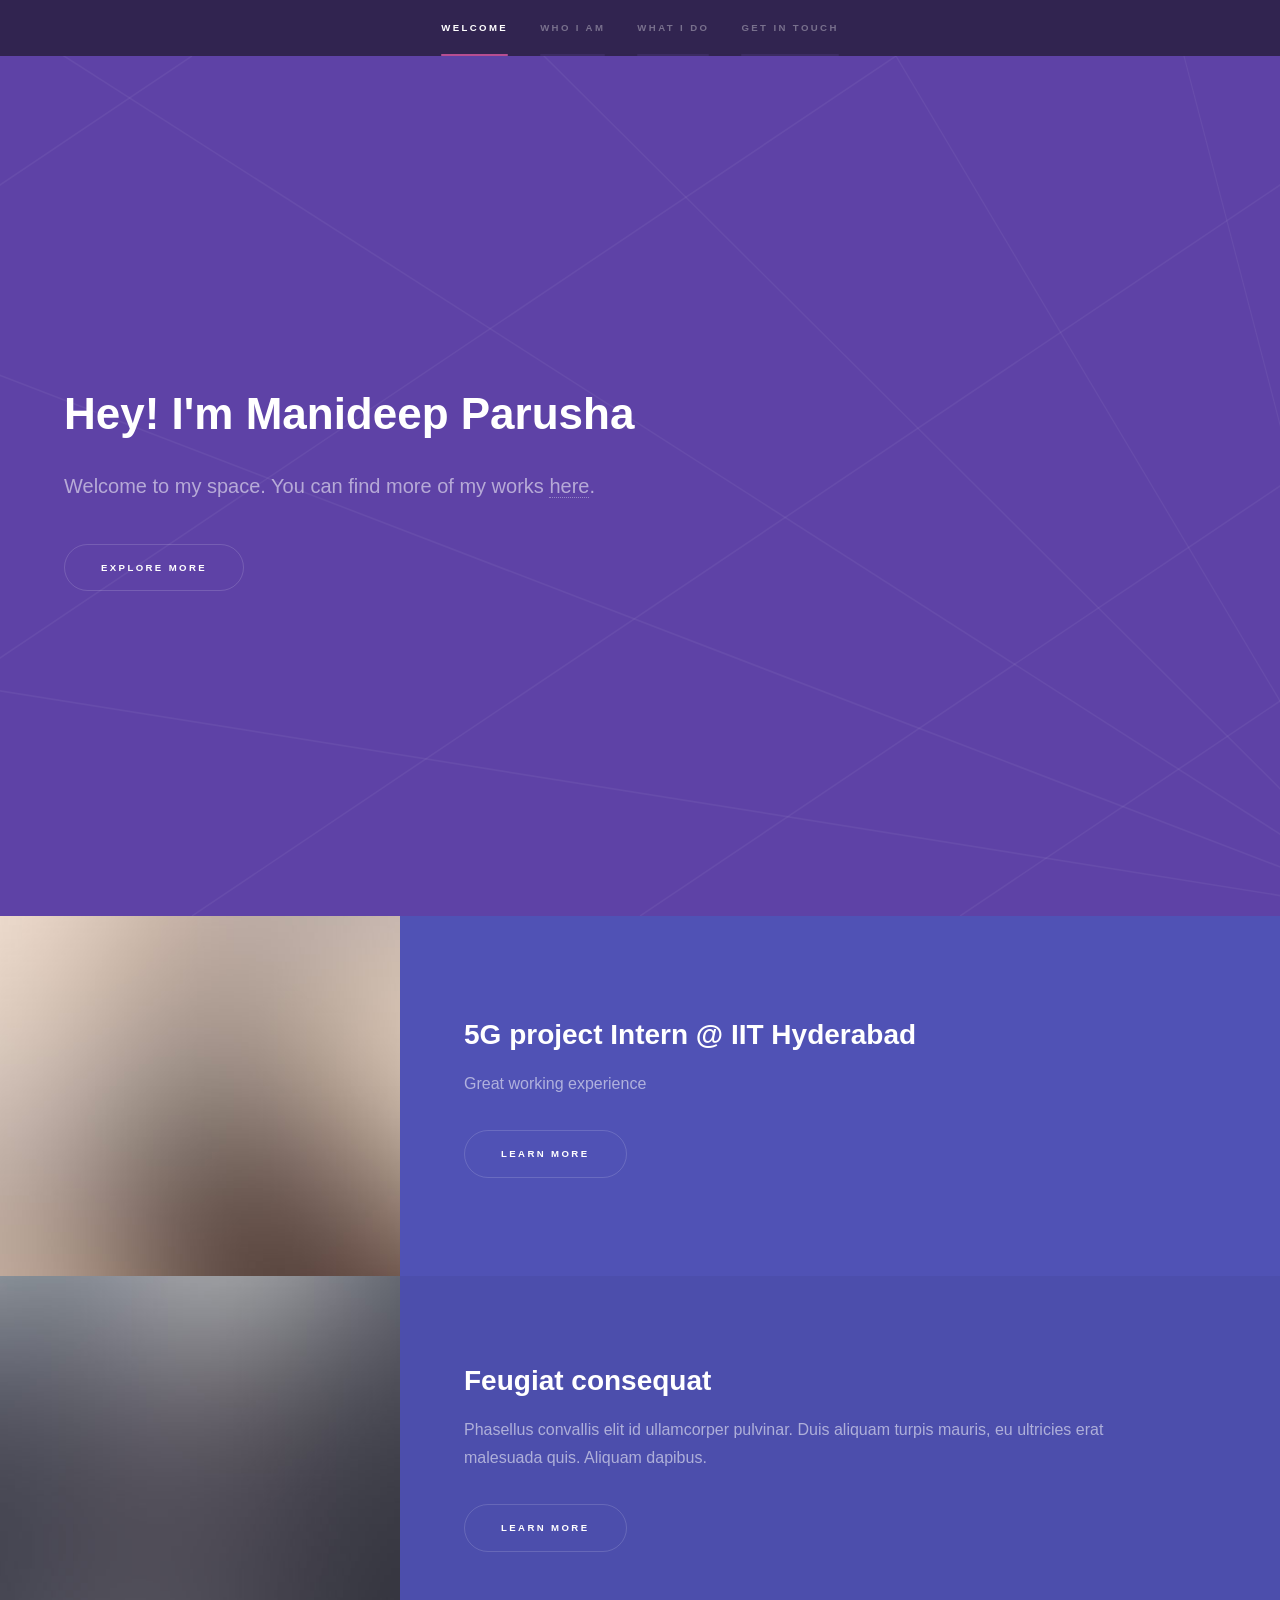
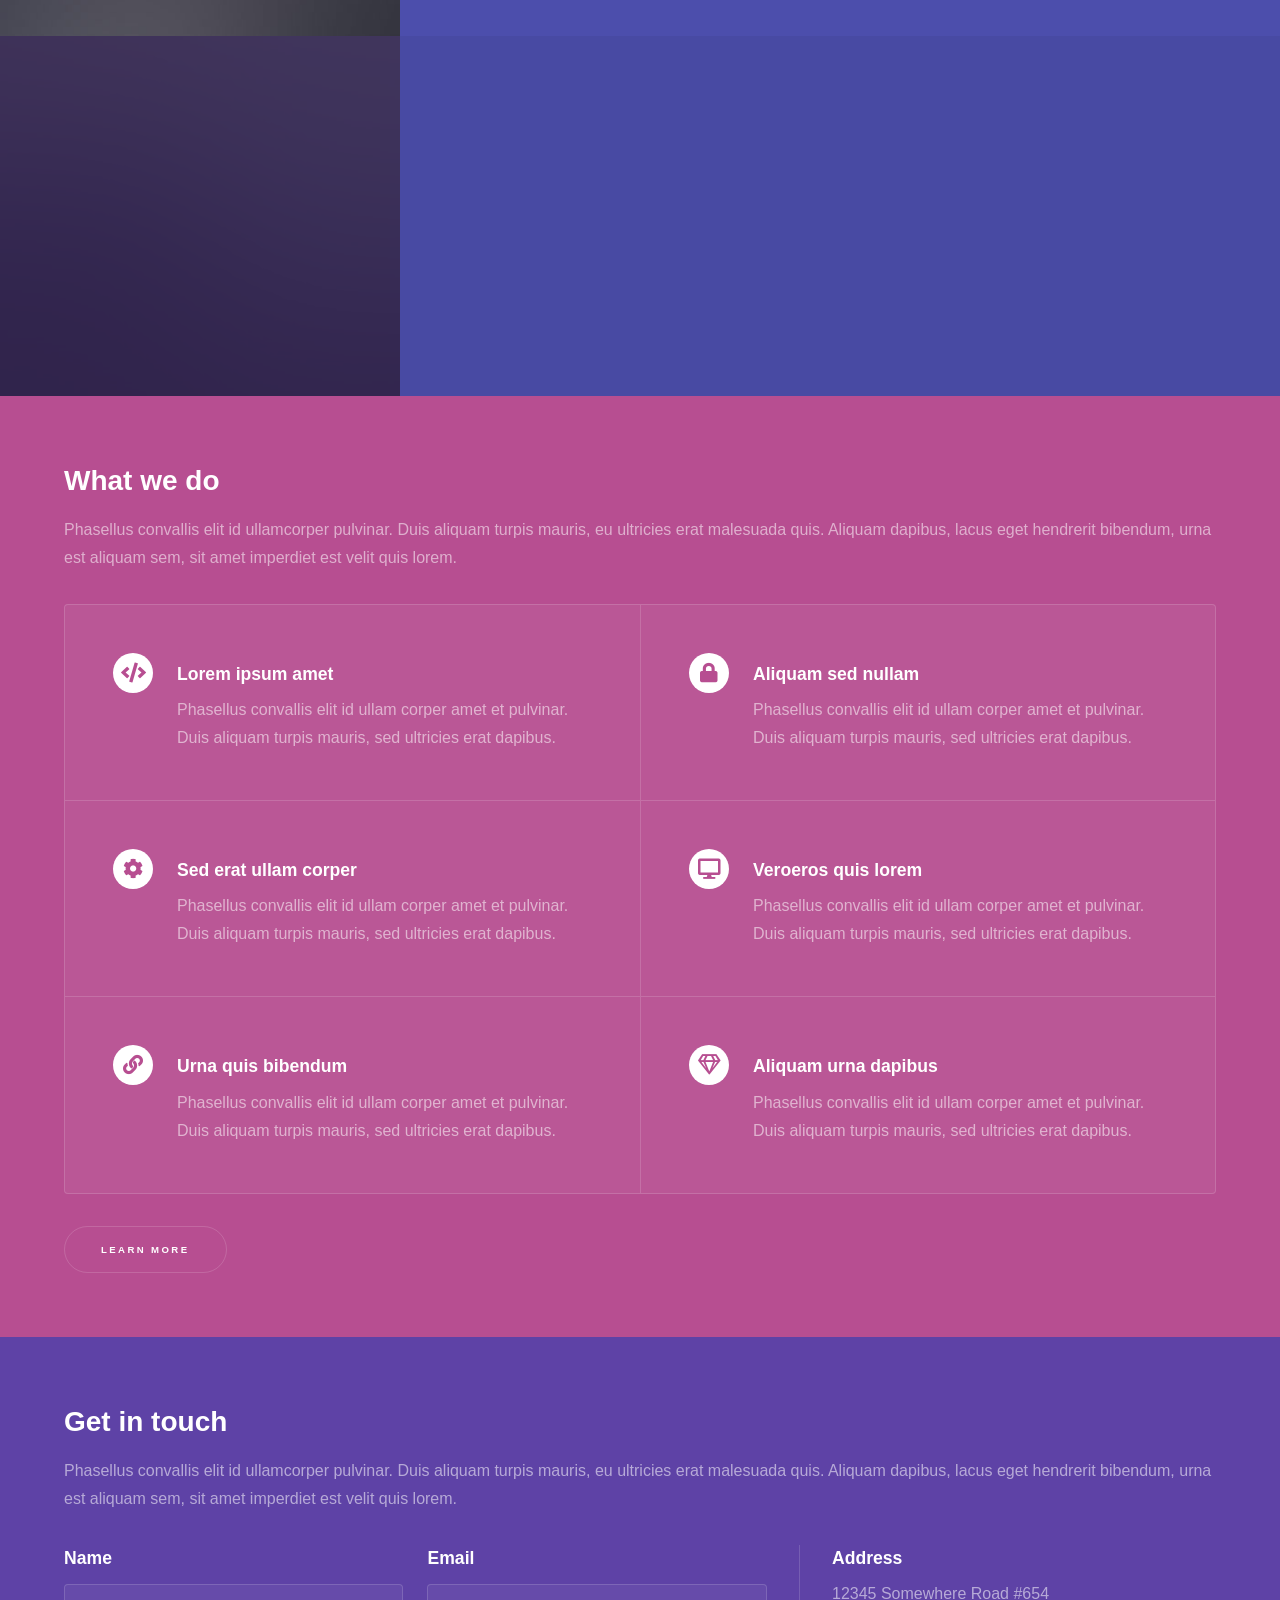
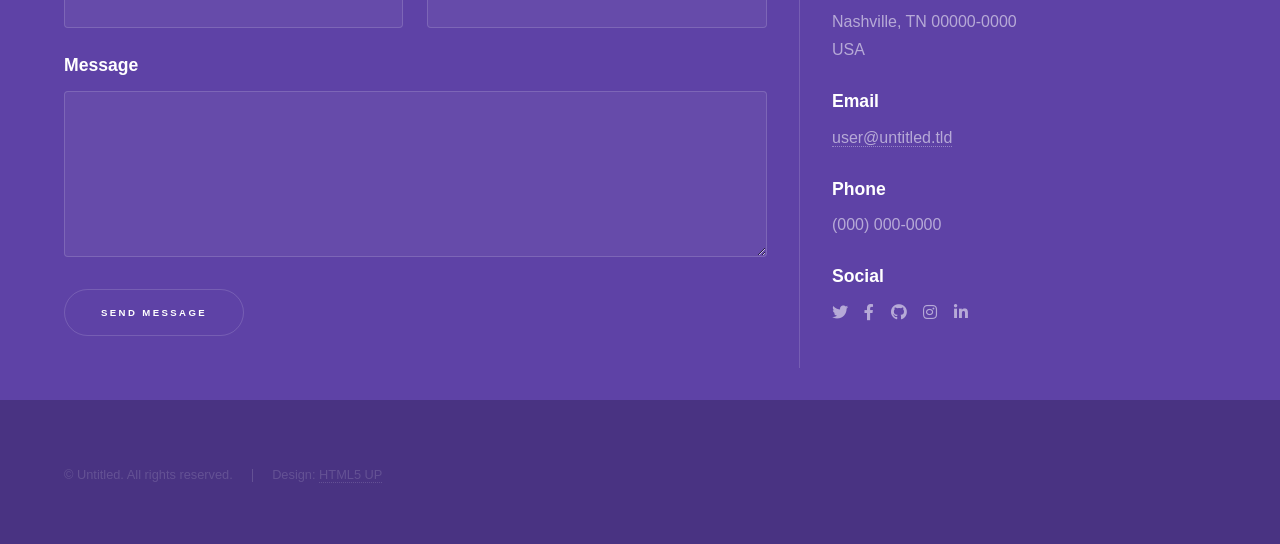
==== commit 1bc3a9ca: "v2" ====
--- a/index.html
+++ b/index.html
@@ -6,7 +6,7 @@
 -->
 <html>
 	<head>
-		<title>Hyperspace by HTML5 UP</title>
+		<title>Manideep Parusha</title>
 		<meta charset="utf-8" />
 		<meta name="viewport" content="width=device-width, initial-scale=1, user-scalable=no" />
 		<link rel="stylesheet" href="assets/css/main.css" />
@@ -20,8 +20,8 @@
 					<nav>
 						<ul>
 							<li><a href="#intro">Welcome</a></li>
-							<li><a href="#one">Who we are</a></li>
-							<li><a href="#two">What we do</a></li>
+							<li><a href="#one">Who I am</a></li>
+							<li><a href="#two">What I do</a></li>
 							<li><a href="#three">Get in touch</a></li>
 						</ul>
 					</nav>
@@ -34,11 +34,11 @@
 				<!-- Intro -->
 					<section id="intro" class="wrapper style1 fullscreen fade-up">
 						<div class="inner">
-							<h1>Hyperspace</h1>
-							<p>Just another fine responsive site template designed by <a href="http://html5up.net">HTML5 UP</a><br />
-							and released for free under the <a href="http://html5up.net/license">Creative Commons</a>.</p>
+							<h1>Hey! I'm Manideep Parusha</h1>
+							<p>Welcome to my space.
+							You can find more of my works  <a href="http://github.com/parusamanideep">here</a>.</p>
 							<ul class="actions">
-								<li><a href="#one" class="button scrolly">Learn more</a></li>
+								<li><a href="#one" class="button scrolly">Explore more</a></li>
 							</ul>
 						</div>
 					</section>
@@ -49,8 +49,8 @@
 							<a href="#" class="image"><img src="images/pic01.jpg" alt="" data-position="center center" /></a>
 							<div class="content">
 								<div class="inner">
-									<h2>Sed ipsum dolor</h2>
-									<p>Phasellus convallis elit id ullamcorper pulvinar. Duis aliquam turpis mauris, eu ultricies erat malesuada quis. Aliquam dapibus.</p>
+									<h2>5G project Intern @ IIT Hyderabad</h2>
+									<p>Great working experience</p>
 									<ul class="actions">
 										<li><a href="generic.html" class="button">Learn more</a></li>
 									</ul>
@@ -206,4 +206,4 @@
 			<script src="assets/js/main.js"></script>
 
 	</body>
-</html>+</html>
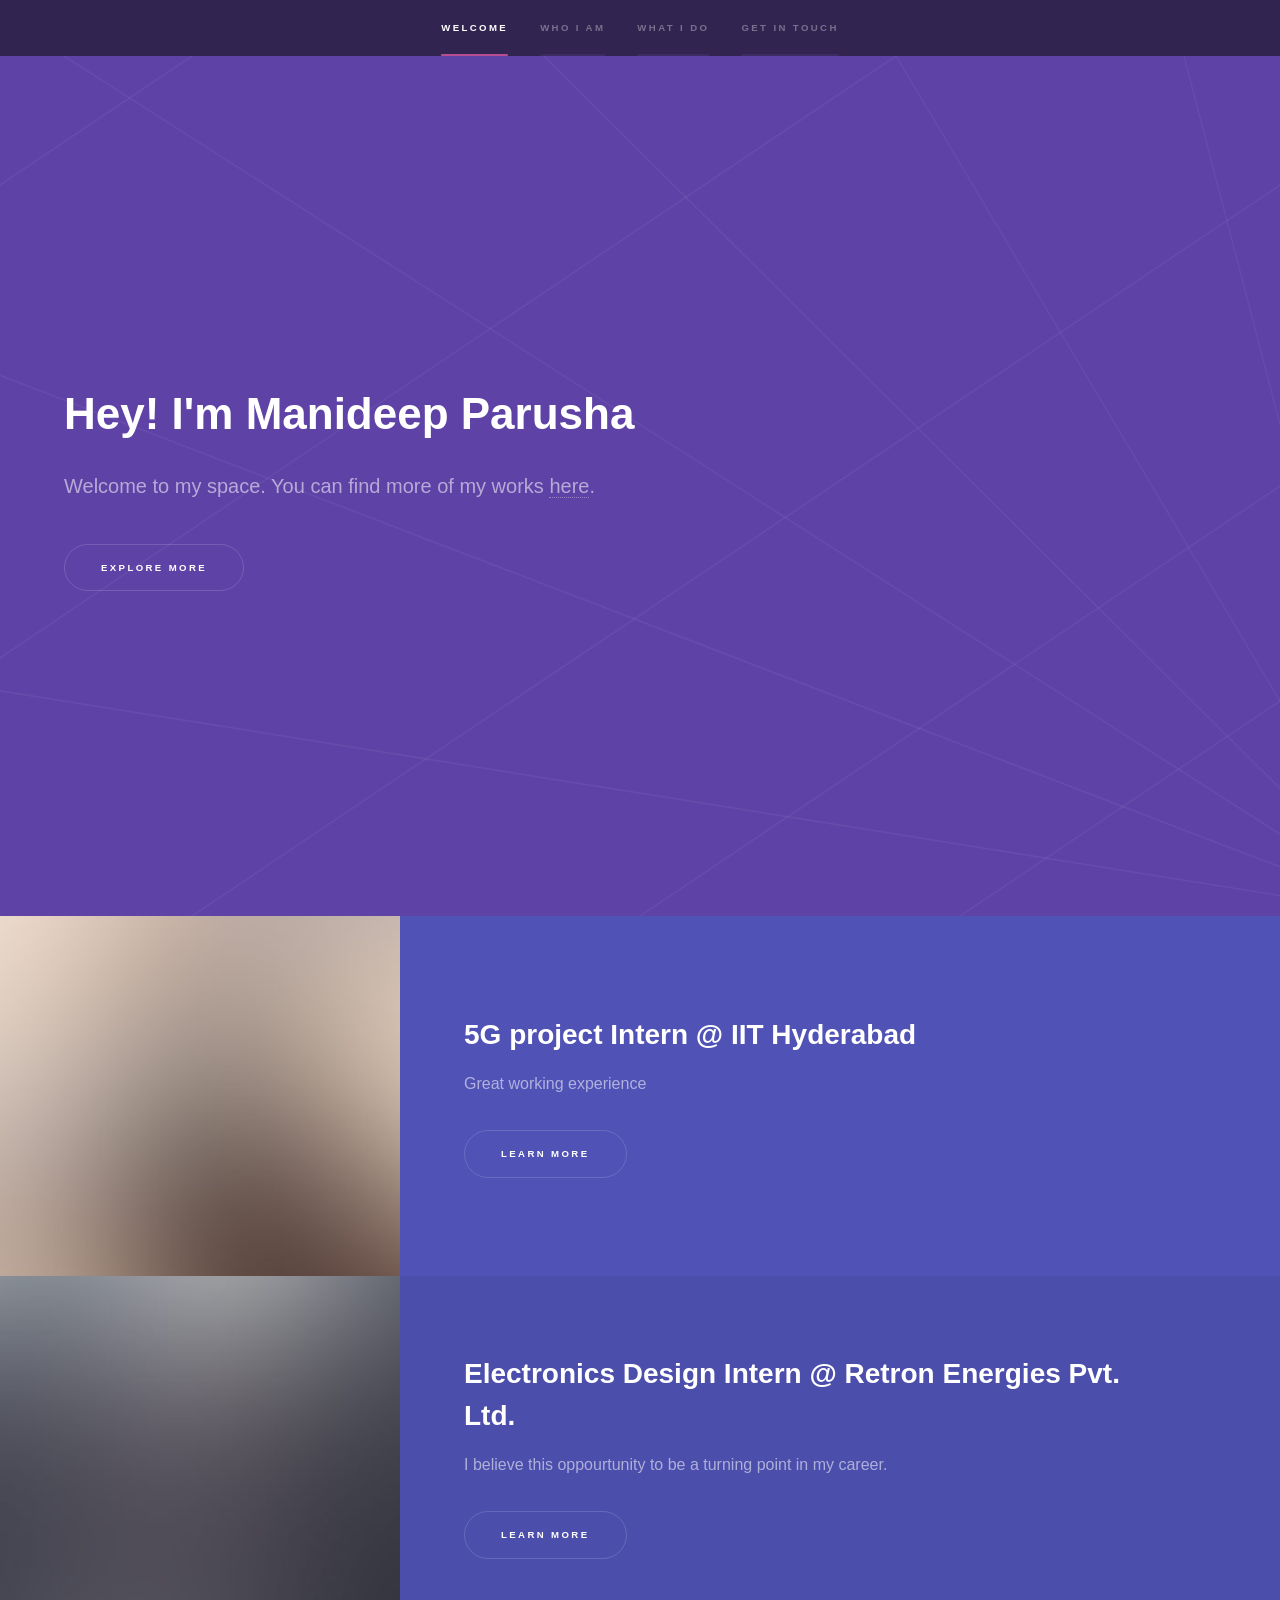
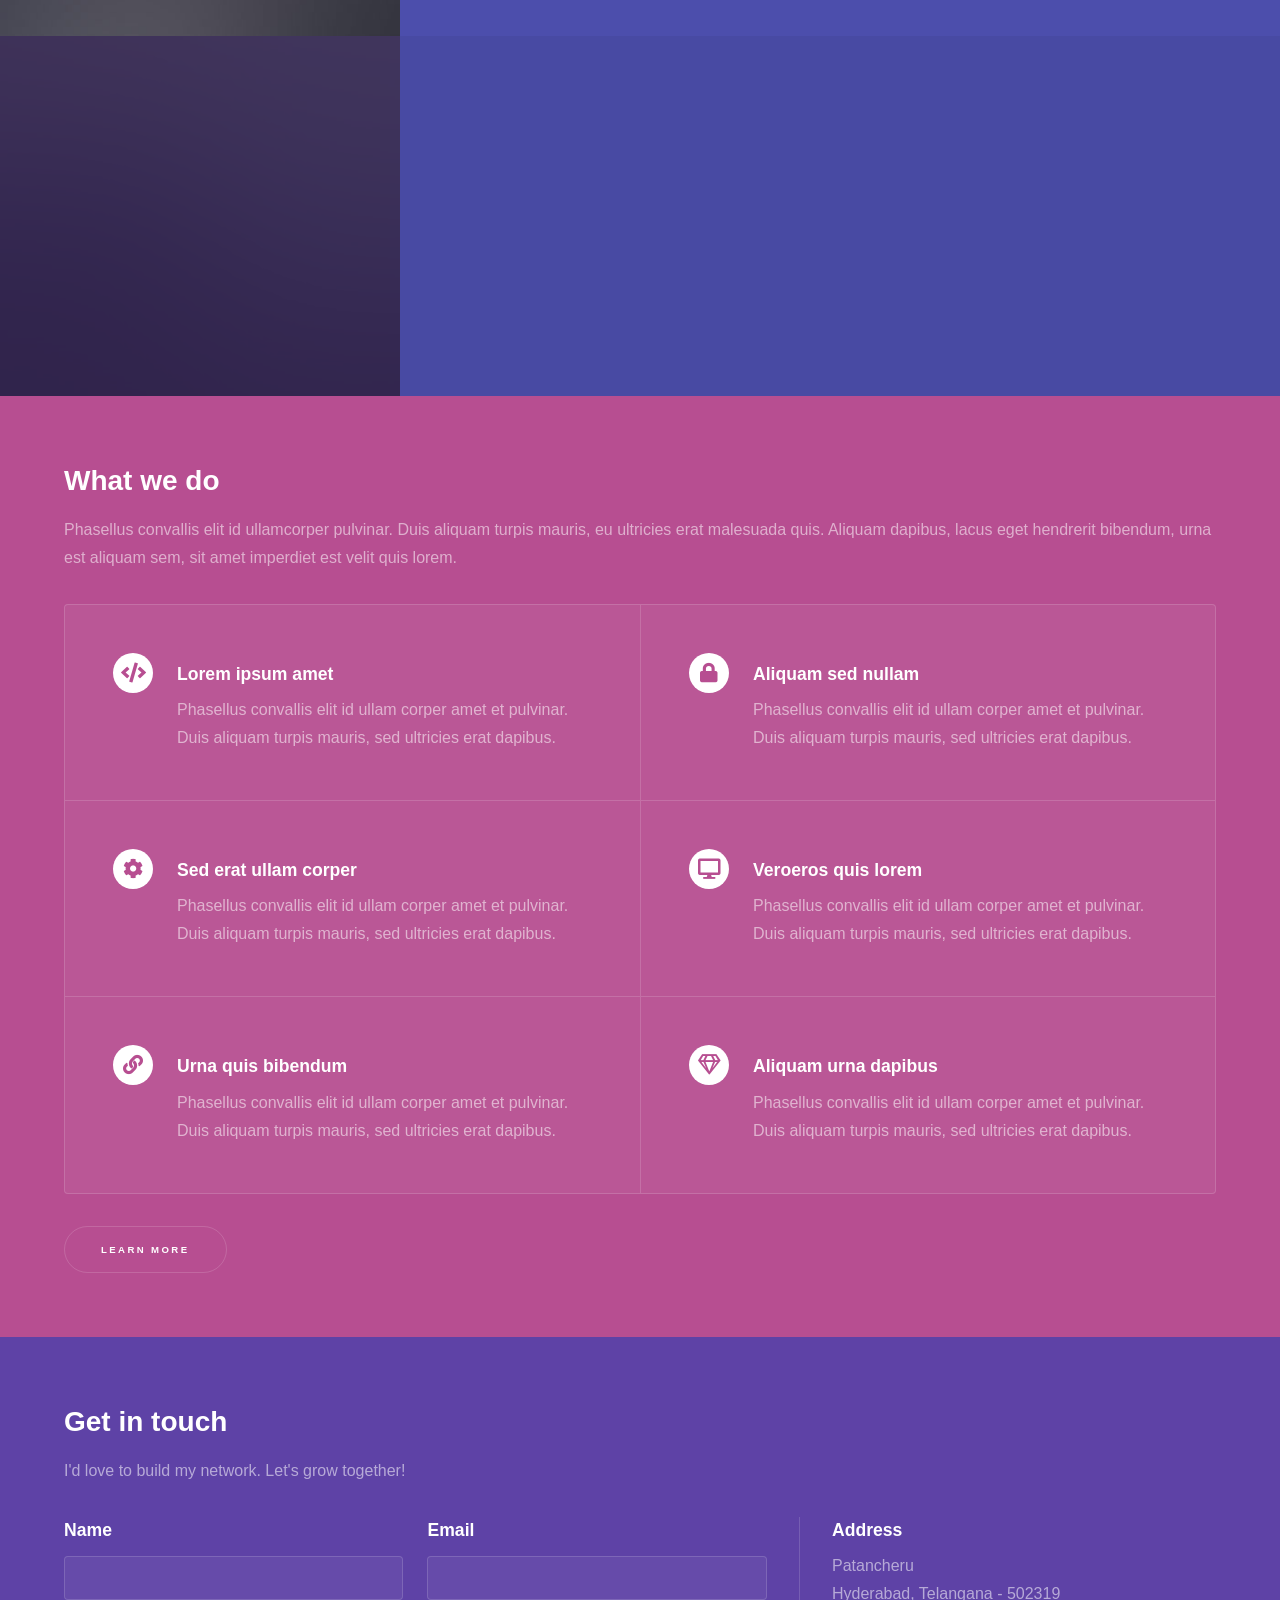
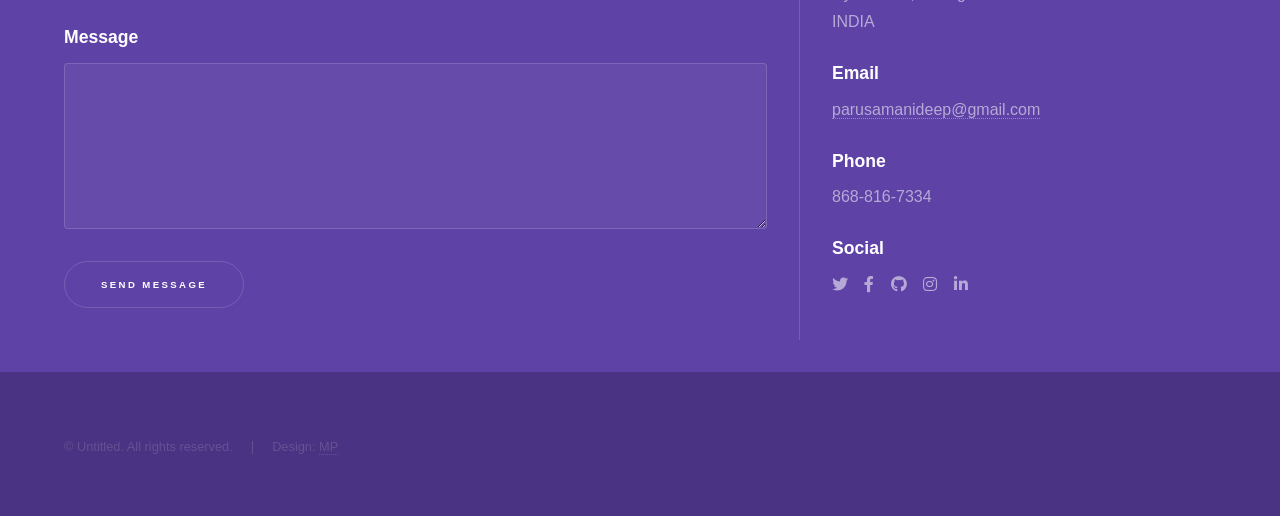
==== commit 386c3518: "V2" ====
--- a/index.html
+++ b/index.html
@@ -61,8 +61,8 @@
 							<a href="#" class="image"><img src="images/pic02.jpg" alt="" data-position="top center" /></a>
 							<div class="content">
 								<div class="inner">
-									<h2>Feugiat consequat</h2>
-									<p>Phasellus convallis elit id ullamcorper pulvinar. Duis aliquam turpis mauris, eu ultricies erat malesuada quis. Aliquam dapibus.</p>
+									<h2>Electronics Design Intern @ Retron Energies Pvt. Ltd.</h2>
+									<p>I believe this oppourtunity to be a turning point in my career.</p>
 									<ul class="actions">
 										<li><a href="generic.html" class="button">Learn more</a></li>
 									</ul>
@@ -73,8 +73,8 @@
 							<a href="#" class="image"><img src="images/pic03.jpg" alt="" data-position="25% 25%" /></a>
 							<div class="content">
 								<div class="inner">
-									<h2>Ultricies aliquam</h2>
-									<p>Phasellus convallis elit id ullamcorper pulvinar. Duis aliquam turpis mauris, eu ultricies erat malesuada quis. Aliquam dapibus.</p>
+									<h2>UG student @ B V Raju Institute of Technology</h2>
+									<p>The time flew really fast!</p>
 									<ul class="actions">
 										<li><a href="generic.html" class="button">Learn more</a></li>
 									</ul>
@@ -130,7 +130,7 @@
 					<section id="three" class="wrapper style1 fade-up">
 						<div class="inner">
 							<h2>Get in touch</h2>
-							<p>Phasellus convallis elit id ullamcorper pulvinar. Duis aliquam turpis mauris, eu ultricies erat malesuada quis. Aliquam dapibus, lacus eget hendrerit bibendum, urna est aliquam sem, sit amet imperdiet est velit quis lorem.</p>
+							<p>I'd love to build my network. Let's grow together!</p>
 							<div class="split style1">
 								<section>
 									<form method="post" action="#">
@@ -157,17 +157,17 @@
 									<ul class="contact">
 										<li>
 											<h3>Address</h3>
-											<span>12345 Somewhere Road #654<br />
-											Nashville, TN 00000-0000<br />
-											USA</span>
+											<span>Patancheru<br />
+											Hyderabad, Telangana - 502319<br />
+											INDIA</span>
 										</li>
 										<li>
 											<h3>Email</h3>
-											<a href="#">user@untitled.tld</a>
+											<a href="#">parusamanideep@gmail.com</a>
 										</li>
 										<li>
 											<h3>Phone</h3>
-											<span>(000) 000-0000</span>
+											<span>868-816-7334</span>
 										</li>
 										<li>
 											<h3>Social</h3>
@@ -191,7 +191,7 @@
 			<footer id="footer" class="wrapper style1-alt">
 				<div class="inner">
 					<ul class="menu">
-						<li>&copy; Untitled. All rights reserved.</li><li>Design: <a href="http://html5up.net">HTML5 UP</a></li>
+						<li>&copy; Untitled. All rights reserved.</li><li>Design: <a href="">MP</a></li>
 					</ul>
 				</div>
 			</footer>
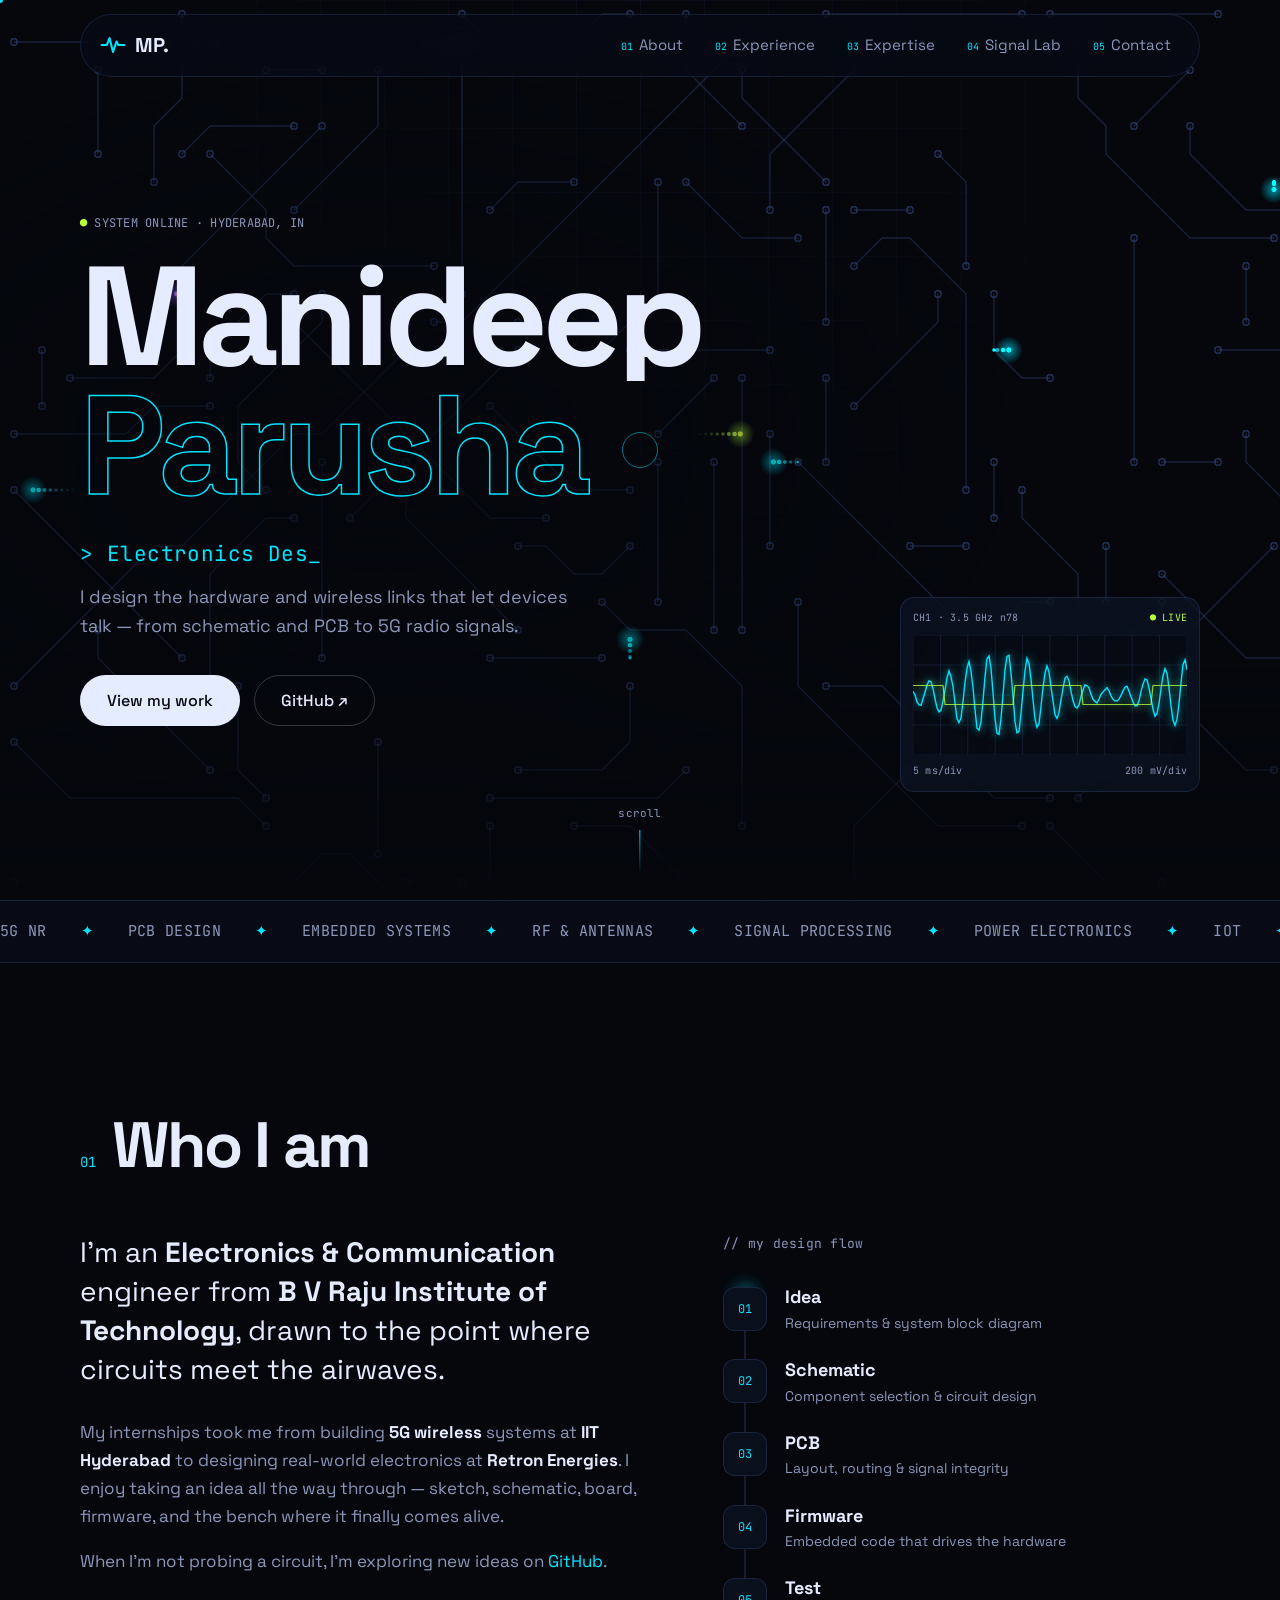
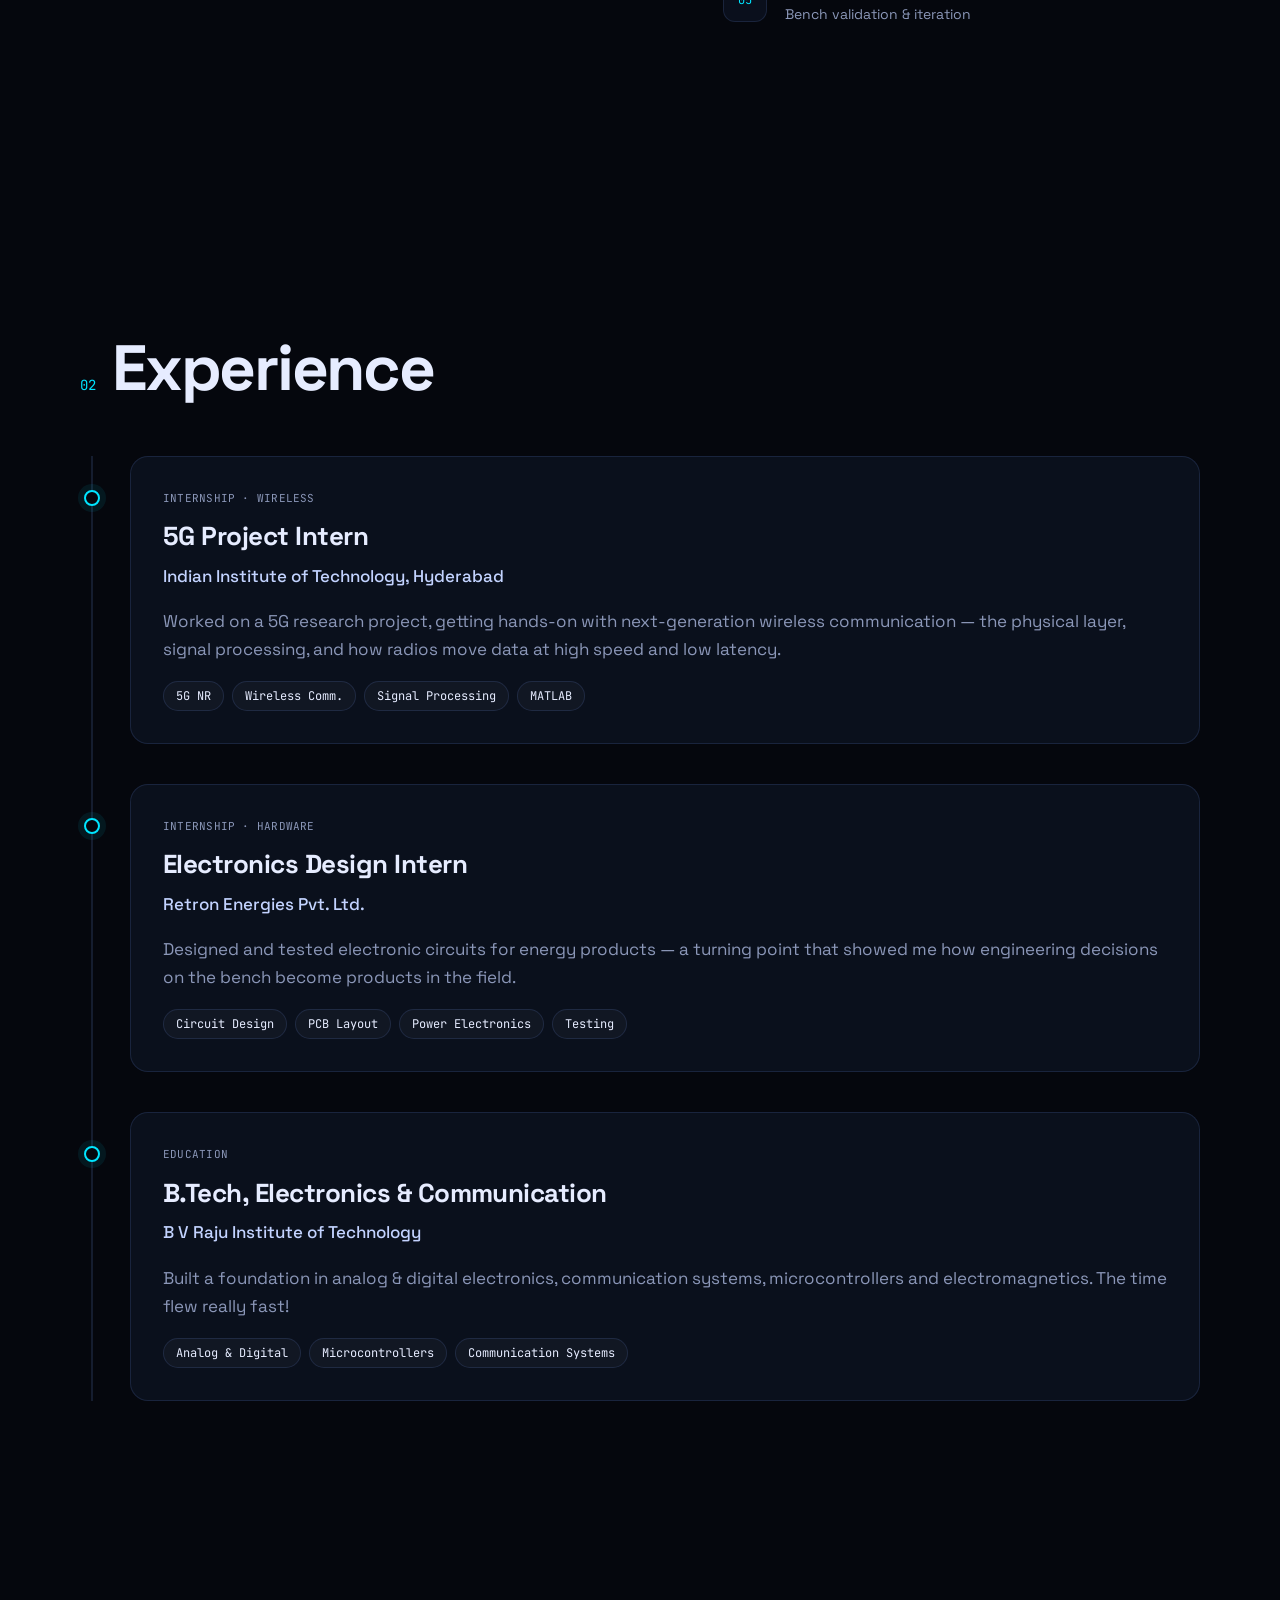
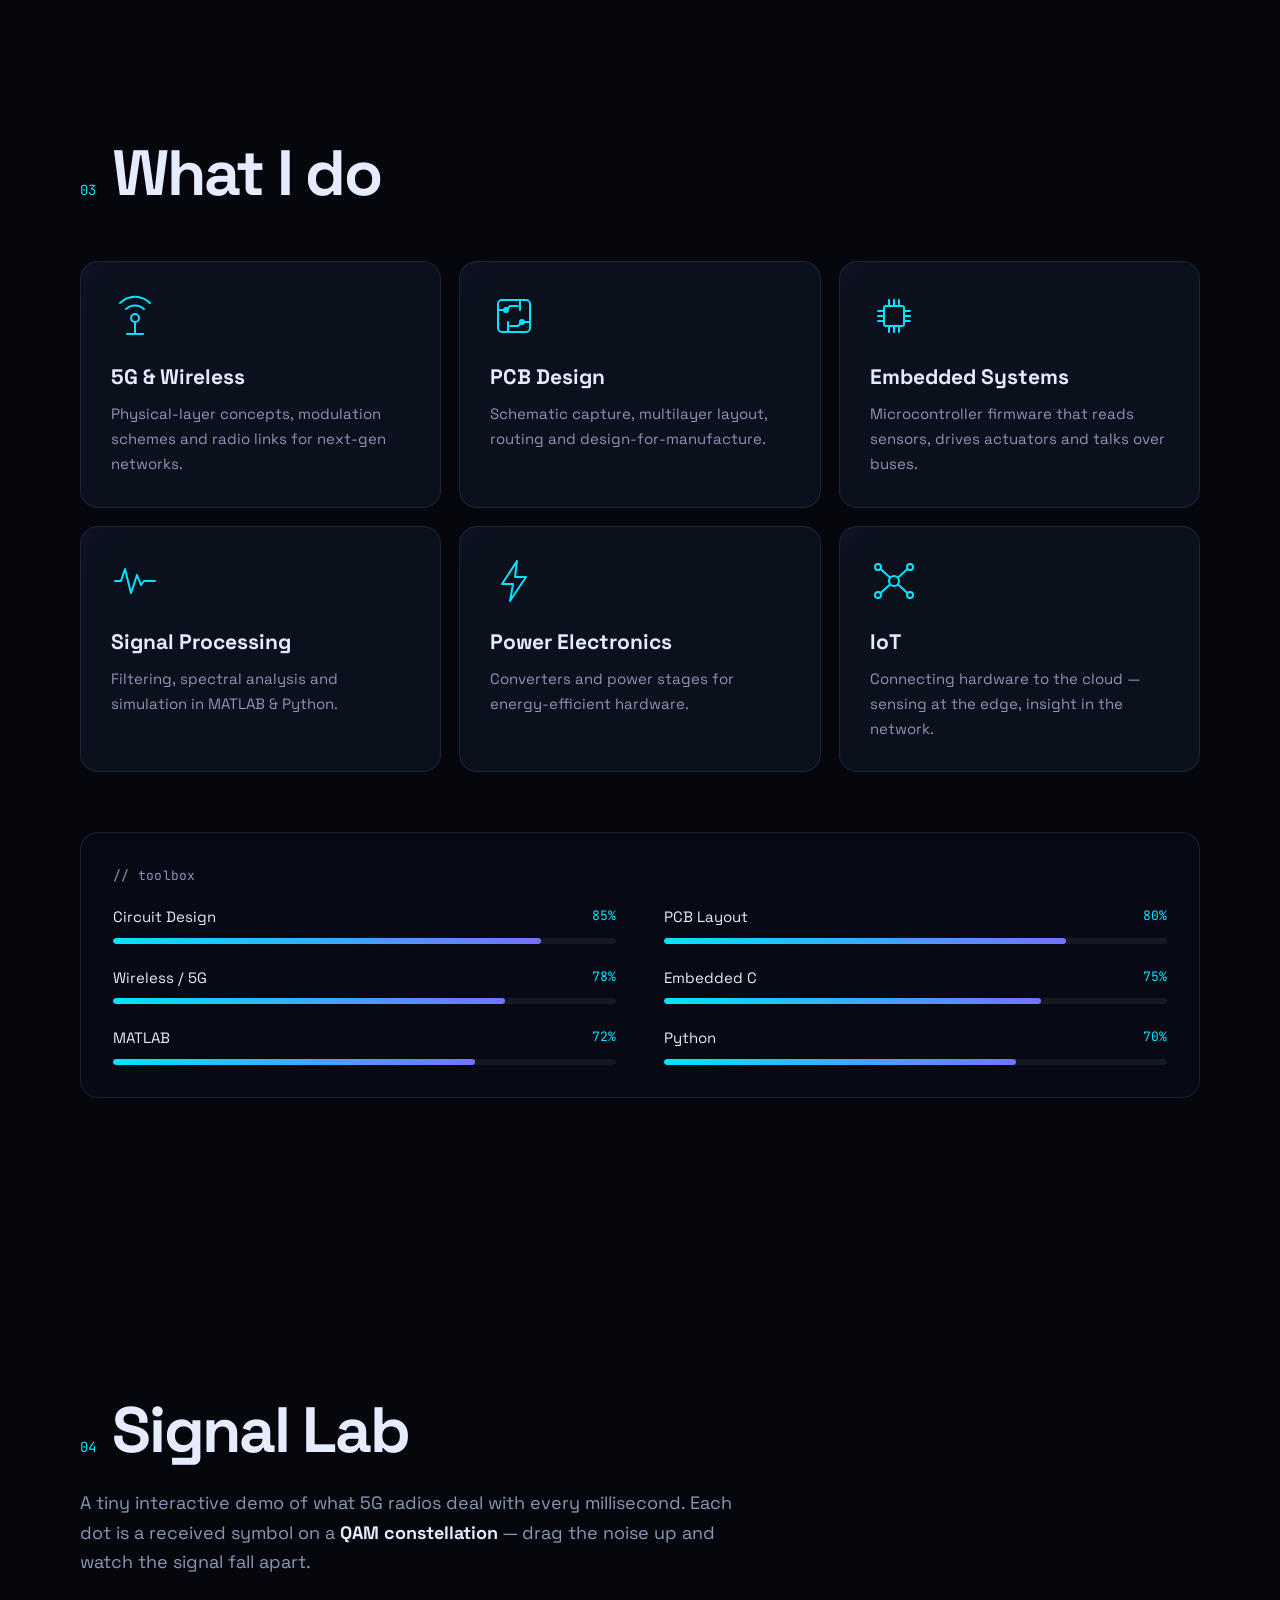
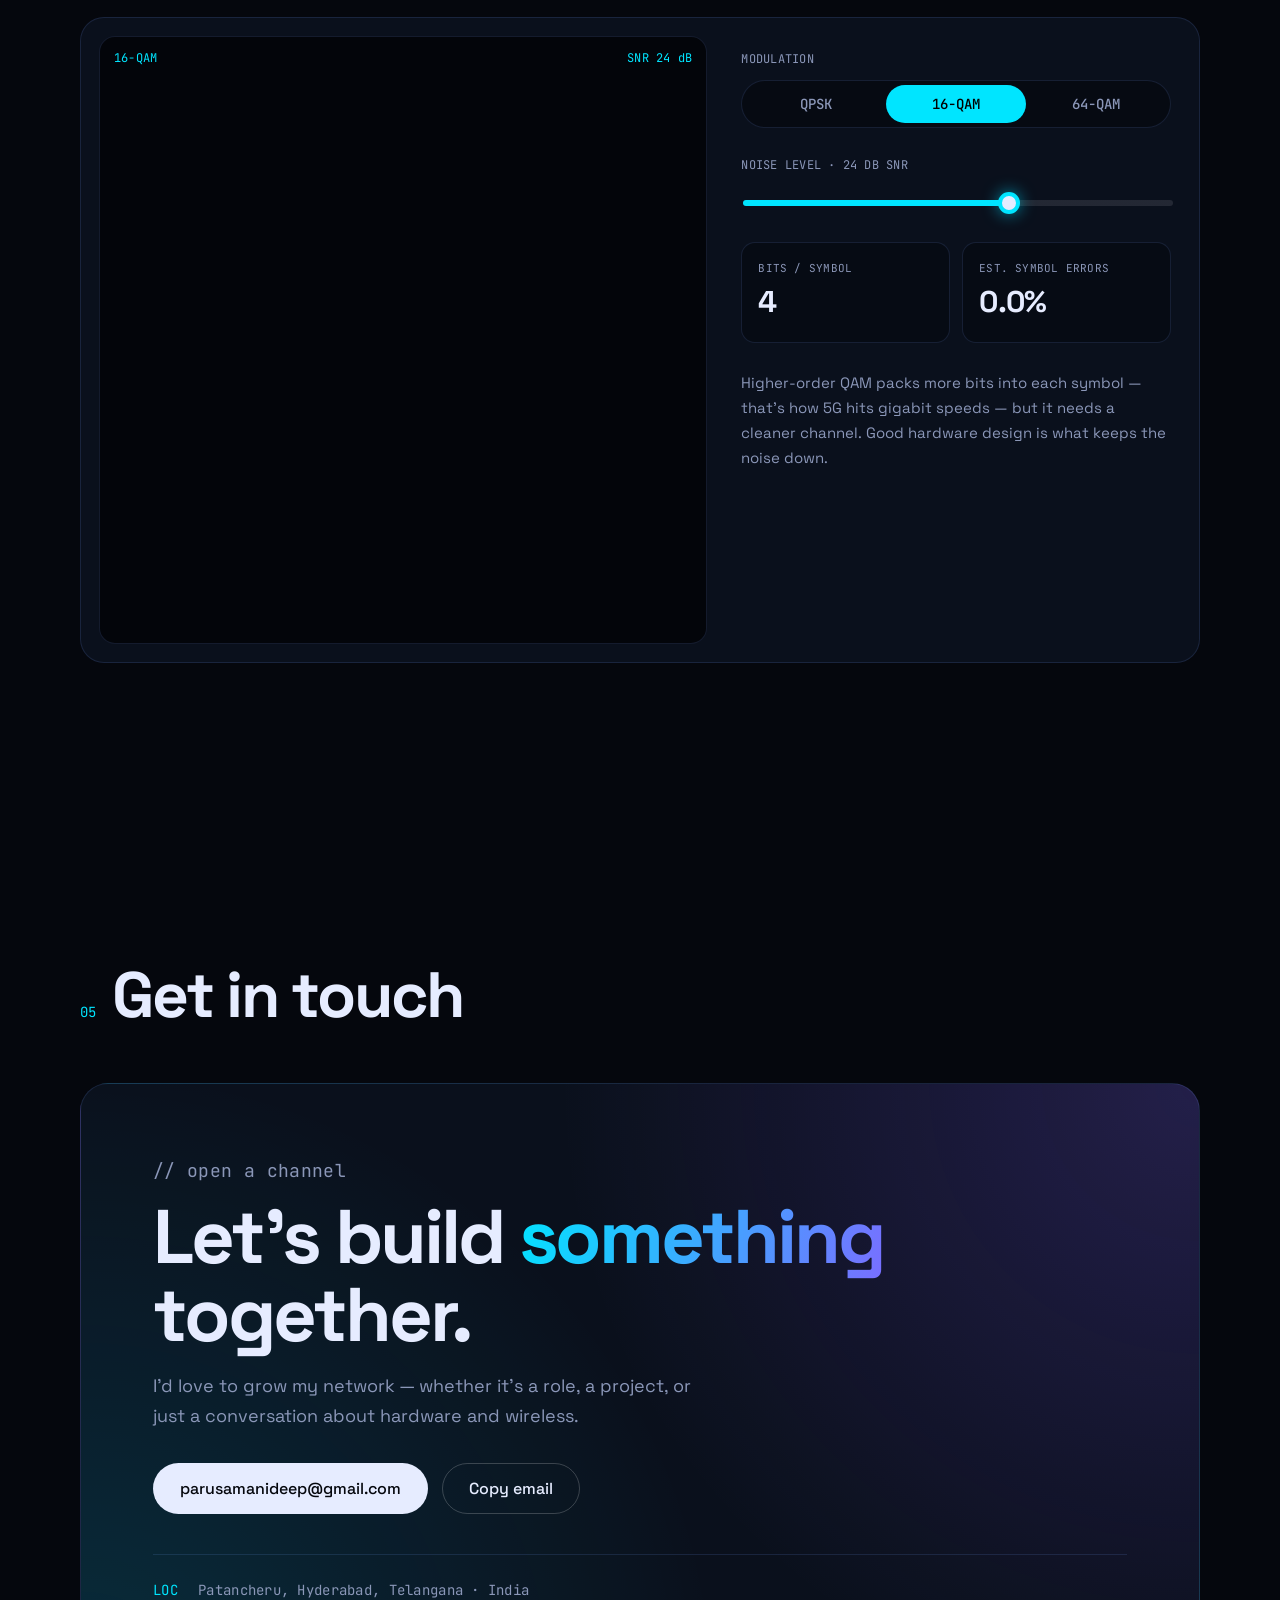
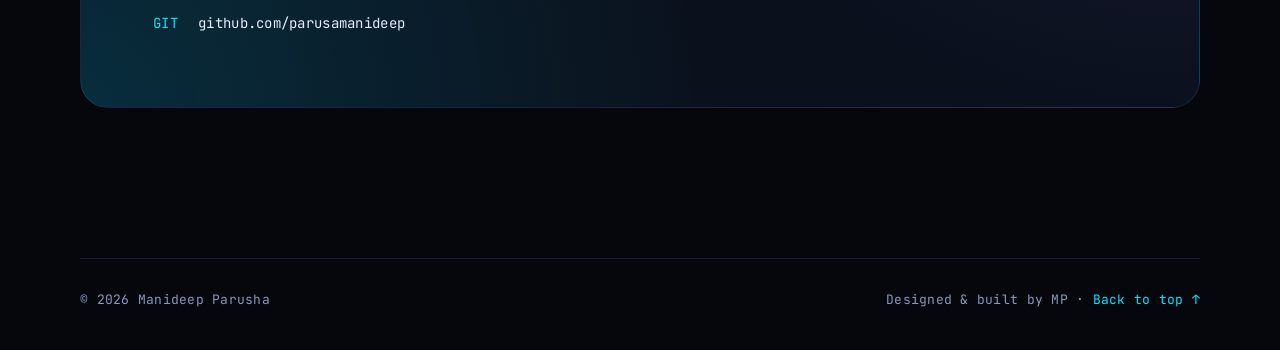
==== commit c8d26669: "Redesign portfolio: electronics/5G theme with interactive animations - New single-page site replacin" ====
--- a/index.html
+++ b/index.html
@@ -1,209 +1,262 @@
-<!DOCTYPE HTML>
-<!--
-	Hyperspace by HTML5 UP
-	html5up.net | @ajlkn
-	Free for personal and commercial use under the CCA 3.0 license (html5up.net/license)
--->
-<html>
-	<head>
-		<title>Manideep Parusha</title>
-		<meta charset="utf-8" />
-		<meta name="viewport" content="width=device-width, initial-scale=1, user-scalable=no" />
-		<link rel="stylesheet" href="assets/css/main.css" />
-		<noscript><link rel="stylesheet" href="assets/css/noscript.css" /></noscript>
-	</head>
-	<body class="is-preload">
-
-		<!-- Sidebar -->
-			<section id="sidebar">
-				<div class="inner">
-					<nav>
-						<ul>
-							<li><a href="#intro">Welcome</a></li>
-							<li><a href="#one">Who I am</a></li>
-							<li><a href="#two">What I do</a></li>
-							<li><a href="#three">Get in touch</a></li>
-						</ul>
-					</nav>
-				</div>
-			</section>
-
-		<!-- Wrapper -->
-			<div id="wrapper">
-
-				<!-- Intro -->
-					<section id="intro" class="wrapper style1 fullscreen fade-up">
-						<div class="inner">
-							<h1>Hey! I'm Manideep Parusha</h1>
-							<p>Welcome to my space.
-							You can find more of my works  <a href="http://github.com/parusamanideep">here</a>.</p>
-							<ul class="actions">
-								<li><a href="#one" class="button scrolly">Explore more</a></li>
-							</ul>
-						</div>
-					</section>
-
-				<!-- One -->
-					<section id="one" class="wrapper style2 spotlights">
-						<section>
-							<a href="#" class="image"><img src="images/pic01.jpg" alt="" data-position="center center" /></a>
-							<div class="content">
-								<div class="inner">
-									<h2>5G project Intern @ IIT Hyderabad</h2>
-									<p>Great working experience</p>
-									<ul class="actions">
-										<li><a href="generic.html" class="button">Learn more</a></li>
-									</ul>
-								</div>
-							</div>
-						</section>
-						<section>
-							<a href="#" class="image"><img src="images/pic02.jpg" alt="" data-position="top center" /></a>
-							<div class="content">
-								<div class="inner">
-									<h2>Electronics Design Intern @ Retron Energies Pvt. Ltd.</h2>
-									<p>I believe this oppourtunity to be a turning point in my career.</p>
-									<ul class="actions">
-										<li><a href="generic.html" class="button">Learn more</a></li>
-									</ul>
-								</div>
-							</div>
-						</section>
-						<section>
-							<a href="#" class="image"><img src="images/pic03.jpg" alt="" data-position="25% 25%" /></a>
-							<div class="content">
-								<div class="inner">
-									<h2>UG student @ B V Raju Institute of Technology</h2>
-									<p>The time flew really fast!</p>
-									<ul class="actions">
-										<li><a href="generic.html" class="button">Learn more</a></li>
-									</ul>
-								</div>
-							</div>
-						</section>
-					</section>
-
-				<!-- Two -->
-					<section id="two" class="wrapper style3 fade-up">
-						<div class="inner">
-							<h2>What we do</h2>
-							<p>Phasellus convallis elit id ullamcorper pulvinar. Duis aliquam turpis mauris, eu ultricies erat malesuada quis. Aliquam dapibus, lacus eget hendrerit bibendum, urna est aliquam sem, sit amet imperdiet est velit quis lorem.</p>
-							<div class="features">
-								<section>
-									<span class="icon solid major fa-code"></span>
-									<h3>Lorem ipsum amet</h3>
-									<p>Phasellus convallis elit id ullam corper amet et pulvinar. Duis aliquam turpis mauris, sed ultricies erat dapibus.</p>
-								</section>
-								<section>
-									<span class="icon solid major fa-lock"></span>
-									<h3>Aliquam sed nullam</h3>
-									<p>Phasellus convallis elit id ullam corper amet et pulvinar. Duis aliquam turpis mauris, sed ultricies erat dapibus.</p>
-								</section>
-								<section>
-									<span class="icon solid major fa-cog"></span>
-									<h3>Sed erat ullam corper</h3>
-									<p>Phasellus convallis elit id ullam corper amet et pulvinar. Duis aliquam turpis mauris, sed ultricies erat dapibus.</p>
-								</section>
-								<section>
-									<span class="icon solid major fa-desktop"></span>
-									<h3>Veroeros quis lorem</h3>
-									<p>Phasellus convallis elit id ullam corper amet et pulvinar. Duis aliquam turpis mauris, sed ultricies erat dapibus.</p>
-								</section>
-								<section>
-									<span class="icon solid major fa-link"></span>
-									<h3>Urna quis bibendum</h3>
-									<p>Phasellus convallis elit id ullam corper amet et pulvinar. Duis aliquam turpis mauris, sed ultricies erat dapibus.</p>
-								</section>
-								<section>
-									<span class="icon major fa-gem"></span>
-									<h3>Aliquam urna dapibus</h3>
-									<p>Phasellus convallis elit id ullam corper amet et pulvinar. Duis aliquam turpis mauris, sed ultricies erat dapibus.</p>
-								</section>
-							</div>
-							<ul class="actions">
-								<li><a href="generic.html" class="button">Learn more</a></li>
-							</ul>
-						</div>
-					</section>
-
-				<!-- Three -->
-					<section id="three" class="wrapper style1 fade-up">
-						<div class="inner">
-							<h2>Get in touch</h2>
-							<p>I'd love to build my network. Let's grow together!</p>
-							<div class="split style1">
-								<section>
-									<form method="post" action="#">
-										<div class="fields">
-											<div class="field half">
-												<label for="name">Name</label>
-												<input type="text" name="name" id="name" />
-											</div>
-											<div class="field half">
-												<label for="email">Email</label>
-												<input type="text" name="email" id="email" />
-											</div>
-											<div class="field">
-												<label for="message">Message</label>
-												<textarea name="message" id="message" rows="5"></textarea>
-											</div>
-										</div>
-										<ul class="actions">
-											<li><a href="" class="button submit">Send Message</a></li>
-										</ul>
-									</form>
-								</section>
-								<section>
-									<ul class="contact">
-										<li>
-											<h3>Address</h3>
-											<span>Patancheru<br />
-											Hyderabad, Telangana - 502319<br />
-											INDIA</span>
-										</li>
-										<li>
-											<h3>Email</h3>
-											<a href="#">parusamanideep@gmail.com</a>
-										</li>
-										<li>
-											<h3>Phone</h3>
-											<span>868-816-7334</span>
-										</li>
-										<li>
-											<h3>Social</h3>
-											<ul class="icons">
-												<li><a href="#" class="icon brands fa-twitter"><span class="label">Twitter</span></a></li>
-												<li><a href="#" class="icon brands fa-facebook-f"><span class="label">Facebook</span></a></li>
-												<li><a href="#" class="icon brands fa-github"><span class="label">GitHub</span></a></li>
-												<li><a href="#" class="icon brands fa-instagram"><span class="label">Instagram</span></a></li>
-												<li><a href="#" class="icon brands fa-linkedin-in"><span class="label">LinkedIn</span></a></li>
-											</ul>
-										</li>
-									</ul>
-								</section>
-							</div>
-						</div>
-					</section>
-
-			</div>
-
-		<!-- Footer -->
-			<footer id="footer" class="wrapper style1-alt">
-				<div class="inner">
-					<ul class="menu">
-						<li>&copy; Untitled. All rights reserved.</li><li>Design: <a href="">MP</a></li>
-					</ul>
-				</div>
-			</footer>
-
-		<!-- Scripts -->
-			<script src="assets/js/jquery.min.js"></script>
-			<script src="assets/js/jquery.scrollex.min.js"></script>
-			<script src="assets/js/jquery.scrolly.min.js"></script>
-			<script src="assets/js/browser.min.js"></script>
-			<script src="assets/js/breakpoints.min.js"></script>
-			<script src="assets/js/util.js"></script>
-			<script src="assets/js/main.js"></script>
-
-	</body>
-</html>
+<!DOCTYPE html>
+<html lang="en">
+<head>
+  <meta charset="utf-8" />
+  <meta name="viewport" content="width=device-width, initial-scale=1" />
+  <title>Manideep Parusha · Electronics & 5G</title>
+  <meta name="description" content="Manideep Parusha — electronics design and 5G wireless engineer. Experience at IIT Hyderabad and Retron Energies." />
+  <meta name="theme-color" content="#05070d" />
+  <meta property="og:title" content="Manideep Parusha · Electronics & 5G" />
+  <meta property="og:description" content="Electronics design, embedded systems and 5G wireless communication." />
+  <link rel="icon" href="data:image/svg+xml,%3Csvg xmlns='http://www.w3.org/2000/svg' viewBox='0 0 32 32'%3E%3Crect width='32' height='32' rx='8' fill='%2305070d'/%3E%3Cpath d='M4 16h5l3-8 4 16 4-12 2 4h6' fill='none' stroke='%2300e5ff' stroke-width='2.4' stroke-linecap='round' stroke-linejoin='round'/%3E%3C/svg%3E" />
+  <link rel="preconnect" href="https://fonts.googleapis.com" />
+  <link rel="preconnect" href="https://fonts.gstatic.com" crossorigin />
+  <link href="https://fonts.googleapis.com/css2?family=JetBrains+Mono:wght@400;600&family=Space+Grotesk:wght@400;500;700&display=swap" rel="stylesheet" />
+  <link rel="stylesheet" href="assets/css/style.css" />
+</head>
+<body>
+  <div class="cursor" aria-hidden="true"><span class="cursor-dot"></span><span class="cursor-ring"></span></div>
+  <div class="scroll-progress" aria-hidden="true"></div>
+
+  <!-- Boot loader -->
+  <div class="loader" aria-hidden="true">
+    <div class="loader-inner">
+      <pre class="loader-log"></pre>
+      <div class="loader-bar"><span></span></div>
+    </div>
+  </div>
+
+  <header class="nav">
+    <a href="#top" class="brand" aria-label="Home">
+      <svg viewBox="0 0 32 32" width="28" height="28" aria-hidden="true"><path d="M3 16h6l3-8 4 16 4-12 2 4h7" fill="none" stroke="currentColor" stroke-width="2.4" stroke-linecap="round" stroke-linejoin="round"/></svg>
+      <span>MP<span class="accent">.</span></span>
+    </a>
+    <nav>
+      <ul class="nav-links">
+        <li><a href="#about" data-num="01">About</a></li>
+        <li><a href="#experience" data-num="02">Experience</a></li>
+        <li><a href="#expertise" data-num="03">Expertise</a></li>
+        <li><a href="#lab" data-num="04">Signal Lab</a></li>
+        <li><a href="#contact" data-num="05">Contact</a></li>
+      </ul>
+    </nav>
+    <button class="nav-toggle" aria-label="Toggle menu" aria-expanded="false"><span></span><span></span></button>
+  </header>
+
+  <main id="top">
+    <!-- HERO -->
+    <section class="hero">
+      <canvas id="pcb" aria-hidden="true"></canvas>
+      <div class="hero-content">
+        <p class="eyebrow mono"><span class="blink">●</span> SYSTEM ONLINE · HYDERABAD, IN</p>
+        <h1 class="hero-title">
+          <span class="line"><span class="scramble" data-text="Manideep">Manideep</span></span>
+          <span class="line outline"><span class="scramble" data-text="Parusha">Parusha</span></span>
+        </h1>
+        <p class="hero-role mono">&gt; <span class="typed"></span><span class="caret">_</span></p>
+        <p class="hero-sub">I design the hardware and wireless links that let devices talk — from schematic and PCB to 5G radio signals.</p>
+        <div class="hero-cta">
+          <a href="#experience" class="btn btn-primary magnetic"><span>View my work</span></a>
+          <a href="https://github.com/parusamanideep" target="_blank" rel="noopener" class="btn btn-ghost magnetic"><span>GitHub ↗</span></a>
+        </div>
+      </div>
+      <div class="hero-scope" aria-hidden="true">
+        <div class="scope-head mono"><span>CH1 · 3.5 GHz n78</span><span class="scope-live">LIVE</span></div>
+        <canvas id="scope"></canvas>
+        <div class="scope-foot mono"><span>5 ms/div</span><span>200 mV/div</span></div>
+      </div>
+      <a href="#about" class="scroll-hint mono" aria-label="Scroll down"><span>scroll</span><i></i></a>
+    </section>
+
+    <!-- MARQUEE -->
+    <div class="marquee" aria-hidden="true">
+      <div class="marquee-track mono">
+        <span>5G NR</span><span>✦</span><span>PCB Design</span><span>✦</span><span>Embedded Systems</span><span>✦</span><span>RF & Antennas</span><span>✦</span><span>Signal Processing</span><span>✦</span><span>Power Electronics</span><span>✦</span><span>IoT</span><span>✦</span>
+        <span>5G NR</span><span>✦</span><span>PCB Design</span><span>✦</span><span>Embedded Systems</span><span>✦</span><span>RF & Antennas</span><span>✦</span><span>Signal Processing</span><span>✦</span><span>Power Electronics</span><span>✦</span><span>IoT</span><span>✦</span>
+      </div>
+    </div>
+
+    <!-- ABOUT -->
+    <section id="about" class="section">
+      <div class="container">
+        <h2 class="section-title reveal"><span class="mono num">01</span> Who I am</h2>
+        <div class="about-grid">
+          <div class="about-text reveal">
+            <p class="lead">I'm an <strong>Electronics &amp; Communication</strong> engineer from <strong>B V Raju Institute of Technology</strong>, drawn to the point where circuits meet the airwaves.</p>
+            <p>My internships took me from building <strong>5G wireless</strong> systems at <strong>IIT Hyderabad</strong> to designing real-world electronics at <strong>Retron Energies</strong>. I enjoy taking an idea all the way through — sketch, schematic, board, firmware, and the bench where it finally comes alive.</p>
+            <p>When I'm not probing a circuit, I'm exploring new ideas on <a href="https://github.com/parusamanideep" target="_blank" rel="noopener" class="link">GitHub</a>.</p>
+          </div>
+          <div class="signal-chain reveal" aria-label="My design flow: idea, schematic, PCB, firmware, test">
+            <p class="mono chain-label">// my design flow</p>
+            <ol class="chain">
+              <li><span class="chain-node">01</span><div><h4>Idea</h4><p>Requirements &amp; system block diagram</p></div></li>
+              <li><span class="chain-node">02</span><div><h4>Schematic</h4><p>Component selection &amp; circuit design</p></div></li>
+              <li><span class="chain-node">03</span><div><h4>PCB</h4><p>Layout, routing &amp; signal integrity</p></div></li>
+              <li><span class="chain-node">04</span><div><h4>Firmware</h4><p>Embedded code that drives the hardware</p></div></li>
+              <li><span class="chain-node">05</span><div><h4>Test</h4><p>Bench validation &amp; iteration</p></div></li>
+            </ol>
+          </div>
+        </div>
+      </div>
+    </section>
+
+    <!-- EXPERIENCE -->
+    <section id="experience" class="section">
+      <div class="container">
+        <h2 class="section-title reveal"><span class="mono num">02</span> Experience</h2>
+        <div class="timeline">
+          <div class="timeline-line"><span></span></div>
+
+          <article class="t-item reveal">
+            <div class="t-dot"></div>
+            <div class="card tilt">
+              <div class="card-glow"></div>
+              <p class="mono t-tag">INTERNSHIP · WIRELESS</p>
+              <h3>5G Project Intern</h3>
+              <p class="t-org">Indian Institute of Technology, Hyderabad</p>
+              <p>Worked on a 5G research project, getting hands-on with next-generation wireless communication — the physical layer, signal processing, and how radios move data at high speed and low latency.</p>
+              <ul class="chips"><li>5G NR</li><li>Wireless Comm.</li><li>Signal Processing</li><li>MATLAB</li></ul>
+            </div>
+          </article>
+
+          <article class="t-item reveal">
+            <div class="t-dot"></div>
+            <div class="card tilt">
+              <div class="card-glow"></div>
+              <p class="mono t-tag">INTERNSHIP · HARDWARE</p>
+              <h3>Electronics Design Intern</h3>
+              <p class="t-org">Retron Energies Pvt. Ltd.</p>
+              <p>Designed and tested electronic circuits for energy products — a turning point that showed me how engineering decisions on the bench become products in the field.</p>
+              <ul class="chips"><li>Circuit Design</li><li>PCB Layout</li><li>Power Electronics</li><li>Testing</li></ul>
+            </div>
+          </article>
+
+          <article class="t-item reveal">
+            <div class="t-dot"></div>
+            <div class="card tilt">
+              <div class="card-glow"></div>
+              <p class="mono t-tag">EDUCATION</p>
+              <h3>B.Tech, Electronics &amp; Communication</h3>
+              <p class="t-org">B V Raju Institute of Technology</p>
+              <p>Built a foundation in analog &amp; digital electronics, communication systems, microcontrollers and electromagnetics. The time flew really fast!</p>
+              <ul class="chips"><li>Analog &amp; Digital</li><li>Microcontrollers</li><li>Communication Systems</li></ul>
+            </div>
+          </article>
+        </div>
+      </div>
+    </section>
+
+    <!-- EXPERTISE -->
+    <section id="expertise" class="section">
+      <div class="container">
+        <h2 class="section-title reveal"><span class="mono num">03</span> What I do</h2>
+        <div class="grid-cards">
+          <div class="feature spotlight reveal">
+            <svg class="f-icon" viewBox="0 0 48 48" aria-hidden="true"><path d="M24 30v12M16 42h16M24 30a4 4 0 1 0 0-8 4 4 0 0 0 0 8Z"/><path class="wave w1" d="M15 17a13 13 0 0 1 18 0"/><path class="wave w2" d="M9 11a21 21 0 0 1 30 0"/></svg>
+            <h3>5G &amp; Wireless</h3>
+            <p>Physical-layer concepts, modulation schemes and radio links for next-gen networks.</p>
+          </div>
+          <div class="feature spotlight reveal">
+            <svg class="f-icon" viewBox="0 0 48 48" aria-hidden="true"><rect x="8" y="8" width="32" height="32" rx="4"/><path d="M8 18h8l4-4h8M40 30h-8l-4 4h-8M18 40V30M30 8v10"/><circle cx="16" cy="18" r="2"/><circle cx="32" cy="30" r="2"/></svg>
+            <h3>PCB Design</h3>
+            <p>Schematic capture, multilayer layout, routing and design-for-manufacture.</p>
+          </div>
+          <div class="feature spotlight reveal">
+            <svg class="f-icon" viewBox="0 0 48 48" aria-hidden="true"><rect x="14" y="14" width="20" height="20" rx="2"/><path d="M19 14V8M24 14V8M29 14V8M19 40v-6M24 40v-6M29 40v-6M14 19H8M14 24H8M14 29H8M40 19h-6M40 24h-6M40 29h-6"/></svg>
+            <h3>Embedded Systems</h3>
+            <p>Microcontroller firmware that reads sensors, drives actuators and talks over buses.</p>
+          </div>
+          <div class="feature spotlight reveal">
+            <svg class="f-icon" viewBox="0 0 48 48" aria-hidden="true"><path d="M4 24h6l4-12 6 24 6-18 4 10 3-4h11"/></svg>
+            <h3>Signal Processing</h3>
+            <p>Filtering, spectral analysis and simulation in MATLAB &amp; Python.</p>
+          </div>
+          <div class="feature spotlight reveal">
+            <svg class="f-icon" viewBox="0 0 48 48" aria-hidden="true"><path d="M27 4 12 27h11l-3 17 16-24H25l2-16Z"/></svg>
+            <h3>Power Electronics</h3>
+            <p>Converters and power stages for energy-efficient hardware.</p>
+          </div>
+          <div class="feature spotlight reveal">
+            <svg class="f-icon" viewBox="0 0 48 48" aria-hidden="true"><circle cx="24" cy="24" r="5"/><circle cx="8" cy="10" r="3"/><circle cx="40" cy="10" r="3"/><circle cx="8" cy="38" r="3"/><circle cx="40" cy="38" r="3"/><path d="m10.5 12 9.5 8.5M37.5 12 28 20.5M10.5 36l9.5-8.5M37.5 36 28 27.5"/></svg>
+            <h3>IoT</h3>
+            <p>Connecting hardware to the cloud — sensing at the edge, insight in the network.</p>
+          </div>
+        </div>
+
+        <div class="toolbox reveal">
+          <p class="mono chain-label">// toolbox</p>
+          <div class="meters">
+            <div class="meter" data-level="85"><span>Circuit Design</span><div class="meter-bar"><i></i></div></div>
+            <div class="meter" data-level="80"><span>PCB Layout</span><div class="meter-bar"><i></i></div></div>
+            <div class="meter" data-level="78"><span>Wireless / 5G</span><div class="meter-bar"><i></i></div></div>
+            <div class="meter" data-level="75"><span>Embedded C</span><div class="meter-bar"><i></i></div></div>
+            <div class="meter" data-level="72"><span>MATLAB</span><div class="meter-bar"><i></i></div></div>
+            <div class="meter" data-level="70"><span>Python</span><div class="meter-bar"><i></i></div></div>
+          </div>
+        </div>
+      </div>
+    </section>
+
+    <!-- SIGNAL LAB -->
+    <section id="lab" class="section">
+      <div class="container">
+        <h2 class="section-title reveal"><span class="mono num">04</span> Signal Lab</h2>
+        <p class="section-intro reveal">A tiny interactive demo of what 5G radios deal with every millisecond. Each dot is a received symbol on a <strong>QAM constellation</strong> — drag the noise up and watch the signal fall apart.</p>
+        <div class="lab reveal">
+          <div class="lab-screen">
+            <canvas id="constellation" aria-label="Animated QAM constellation diagram"></canvas>
+            <div class="lab-overlay mono"><span id="lab-mod">16-QAM</span><span id="lab-snr">SNR 24 dB</span></div>
+          </div>
+          <div class="lab-controls">
+            <div class="control">
+              <span class="label mono" id="mod-label">Modulation</span>
+              <div class="seg" role="radiogroup" id="mod" aria-labelledby="mod-label">
+                <button role="radio" aria-checked="false" data-m="4">QPSK</button>
+                <button role="radio" aria-checked="true" data-m="16" class="on">16-QAM</button>
+                <button role="radio" aria-checked="false" data-m="64">64-QAM</button>
+              </div>
+            </div>
+            <div class="control">
+              <label class="mono" for="snr">Noise level · <span id="snr-val">24 dB SNR</span></label>
+              <input type="range" id="snr" min="4" max="36" value="24" />
+            </div>
+            <div class="stats">
+              <div><span class="mono">bits / symbol</span><strong id="bps">4</strong></div>
+              <div><span class="mono">est. symbol errors</span><strong id="ser">0.0%</strong></div>
+            </div>
+            <p class="lab-note">Higher-order QAM packs more bits into each symbol — that's how 5G hits gigabit speeds — but it needs a cleaner channel. Good hardware design is what keeps the noise down.</p>
+          </div>
+        </div>
+      </div>
+    </section>
+
+    <!-- CONTACT -->
+    <section id="contact" class="section contact">
+      <div class="container">
+        <h2 class="section-title reveal"><span class="mono num">05</span> Get in touch</h2>
+        <div class="contact-box reveal">
+          <p class="contact-kicker mono">// open a channel</p>
+          <h3 class="contact-big">Let's build <span class="grad">something</span> together.</h3>
+          <p>I'd love to grow my network — whether it's a role, a project, or just a conversation about hardware and wireless.</p>
+          <div class="contact-actions">
+            <a href="mailto:parusamanideep@gmail.com" class="btn btn-primary magnetic"><span>parusamanideep@gmail.com</span></a>
+            <button class="btn btn-ghost magnetic copy-email" data-email="parusamanideep@gmail.com"><span>Copy email</span></button>
+          </div>
+          <ul class="contact-meta mono">
+            <li><span>LOC</span> Patancheru, Hyderabad, Telangana · India</li>
+            <li><span>GIT</span> <a href="https://github.com/parusamanideep" target="_blank" rel="noopener">github.com/parusamanideep</a></li>
+          </ul>
+        </div>
+      </div>
+    </section>
+  </main>
+
+  <footer class="footer mono">
+    <p>© <span id="year"></span> Manideep Parusha</p>
+    <p>Designed &amp; built by MP · <a href="#top">Back to top ↑</a></p>
+  </footer>
+
+  <div class="toast mono" role="status" aria-live="polite"></div>
+  <script src="assets/js/app.js"></script>
+</body>
+</html>
--- a/assets/css/style.css
+++ b/assets/css/style.css
@@ -0,0 +1,318 @@
+:root {
+  --bg: #05070d;
+  --bg-2: #0a0f1c;
+  --panel: rgba(16, 24, 42, 0.55);
+  --line: rgba(120, 160, 255, 0.14);
+  --text: #e6ecff;
+  --muted: #8b97b8;
+  --cyan: #00e5ff;
+  --violet: #8b5cff;
+  --lime: #b6ff3b;
+  --grad: linear-gradient(110deg, var(--cyan), var(--violet) 60%, #ff4fd8);
+  --radius: 18px;
+  --sans: "Space Grotesk", system-ui, -apple-system, Segoe UI, Roboto, sans-serif;
+  --mono: "JetBrains Mono", ui-monospace, SFMono-Regular, Menlo, monospace;
+}
+
+*, *::before, *::after { box-sizing: border-box; }
+html { scroll-behavior: smooth; }
+body {
+  margin: 0;
+  background: var(--bg);
+  color: var(--text);
+  font-family: var(--sans);
+  font-size: 17px;
+  line-height: 1.65;
+  overflow-x: hidden;
+  -webkit-font-smoothing: antialiased;
+}
+body::before { /* subtle grid */
+  content: "";
+  position: fixed; inset: 0;
+  background-image:
+    linear-gradient(var(--line) 1px, transparent 1px),
+    linear-gradient(90deg, var(--line) 1px, transparent 1px);
+  background-size: 64px 64px;
+  mask-image: radial-gradient(ellipse at 50% 0%, #000 0%, transparent 75%);
+  opacity: .35;
+  pointer-events: none;
+  z-index: -1;
+}
+body.loading { overflow: hidden; }
+a { color: inherit; }
+img, canvas, svg { display: block; }
+::selection { background: var(--cyan); color: #000; }
+.mono { font-family: var(--mono); letter-spacing: .02em; }
+.accent { color: var(--cyan); }
+.container { width: min(1120px, 100% - 40px); margin-inline: auto; }
+
+/* ---------- loader ---------- */
+.loader {
+  position: fixed; inset: 0; z-index: 100;
+  display: grid; place-items: center;
+  background: var(--bg);
+  transition: opacity .6s ease, visibility .6s;
+}
+.loader.done { opacity: 0; visibility: hidden; }
+.loader-inner { width: min(420px, 86vw); }
+.loader-log { font-family: var(--mono); font-size: 13px; color: var(--cyan); min-height: 7.5em; margin: 0 0 14px; white-space: pre-wrap; }
+.loader-bar { height: 2px; background: var(--line); overflow: hidden; }
+.loader-bar span { display: block; height: 100%; width: 0; background: var(--grad); transition: width .25s ease; }
+
+/* ---------- cursor ---------- */
+.cursor { pointer-events: none; position: fixed; inset: 0; z-index: 90; }
+.cursor-dot, .cursor-ring { position: fixed; top: 0; left: 0; border-radius: 50%; transform: translate(-50%, -50%); }
+.cursor-dot { width: 6px; height: 6px; background: var(--cyan); }
+.cursor-ring { width: 36px; height: 36px; border: 1px solid rgba(0, 229, 255, .5); transition: width .25s, height .25s, background .25s, border-color .25s; }
+.cursor.hover .cursor-ring { width: 64px; height: 64px; background: rgba(0, 229, 255, .08); border-color: var(--cyan); }
+@media (hover: none), (pointer: coarse) { .cursor { display: none; } }
+@media (hover: hover) and (pointer: fine) { body.has-cursor, body.has-cursor a, body.has-cursor button { cursor: none; } }
+
+.scroll-progress { position: fixed; top: 0; left: 0; height: 2px; width: 100%; background: var(--grad); transform-origin: 0 50%; transform: scaleX(0); z-index: 60; }
+
+/* ---------- nav ---------- */
+.nav {
+  position: fixed; top: 14px; left: 50%; transform: translateX(-50%);
+  width: min(1120px, calc(100% - 24px));
+  display: flex; align-items: center; justify-content: space-between;
+  padding: 10px 14px 10px 18px;
+  border: 1px solid var(--line); border-radius: 999px;
+  background: rgba(8, 12, 22, .55);
+  backdrop-filter: blur(14px) saturate(140%);
+  -webkit-backdrop-filter: blur(14px) saturate(140%);
+  z-index: 50;
+  transition: transform .4s ease, background .3s;
+}
+.nav.hidden { transform: translate(-50%, -140%); }
+.brand { display: flex; align-items: center; gap: 8px; text-decoration: none; font-weight: 700; font-size: 20px; color: var(--cyan); }
+.brand span { color: var(--text); }
+.nav-links { display: flex; gap: 4px; list-style: none; margin: 0; padding: 0; }
+.nav-links a {
+  position: relative; display: block; padding: 8px 14px; border-radius: 999px;
+  text-decoration: none; font-size: 15px; color: var(--muted); transition: color .2s, background .2s;
+}
+.nav-links a::before { content: attr(data-num); font-family: var(--mono); font-size: 10px; color: var(--cyan); margin-right: 6px; }
+.nav-links a:hover, .nav-links a.active { color: var(--text); background: rgba(255, 255, 255, .06); }
+.nav-toggle { display: none; background: none; border: 0; width: 40px; height: 40px; position: relative; }
+.nav-toggle span { position: absolute; left: 10px; right: 10px; height: 2px; background: var(--text); transition: transform .3s, top .3s; }
+.nav-toggle span:first-child { top: 15px; }
+.nav-toggle span:last-child { top: 23px; }
+.nav.open .nav-toggle span:first-child { top: 19px; transform: rotate(45deg); }
+.nav.open .nav-toggle span:last-child { top: 19px; transform: rotate(-45deg); }
+
+@media (max-width: 860px) {
+  .nav { border-radius: 22px; flex-wrap: wrap; }
+  .nav-toggle { display: block; order: 2; }
+  .nav nav { order: 3; }
+  .nav nav { width: 100%; display: grid; grid-template-rows: 0fr; transition: grid-template-rows .35s ease; }
+  .nav.open nav { grid-template-rows: 1fr; }
+  .nav-links { overflow: hidden; flex-direction: column; }
+  .nav.open .nav-links { padding: 8px 0 4px; }
+  .nav-links a { font-size: 18px; }
+}
+
+/* ---------- hero ---------- */
+.hero { position: relative; min-height: 100vh; min-height: 100svh; display: flex; align-items: center; overflow: hidden; }
+#pcb { position: absolute; inset: 0; width: 100%; height: 100%; }
+.hero::after { content: ""; position: absolute; inset: 0; background: radial-gradient(ellipse 70% 60% at 30% 50%, rgba(5,7,13,.85), transparent 70%), linear-gradient(transparent 70%, var(--bg)); pointer-events: none; }
+.hero-content { position: relative; z-index: 2; width: min(1120px, 100% - 40px); margin: 0 auto; padding: 120px 0 80px; }
+.eyebrow { font-size: 12px; color: var(--muted); margin: 0 0 18px; }
+.blink { color: var(--lime); animation: blink 1.4s infinite; }
+@keyframes blink { 50% { opacity: .2; } }
+.hero-title { margin: 0; font-size: clamp(56px, 11vw, 150px); line-height: .92; letter-spacing: -.045em; font-weight: 700; }
+.hero-title .line { display: block; overflow: hidden; }
+.hero-title .line > span { display: inline-block; transform: translateY(110%); transition: transform 1s cubic-bezier(.2, .8, .2, 1); }
+.hero-title .line.outline > span { color: transparent; -webkit-text-stroke: 1.5px var(--cyan); transition-delay: .12s; }
+.ready .hero-title .line > span { transform: none; }
+.hero-role { font-size: clamp(16px, 2vw, 21px); color: var(--cyan); margin: 26px 0 10px; min-height: 1.6em; }
+.caret { animation: blink 1s steps(1) infinite; }
+.hero-sub { max-width: 520px; color: var(--muted); font-size: 18px; margin: 0 0 34px; }
+.hero-cta { display: flex; gap: 14px; flex-wrap: wrap; }
+.hero-content > *:not(.hero-title) { opacity: 0; transform: translateY(20px); transition: opacity .8s ease, transform .8s ease; }
+.ready .hero-content > * { opacity: 1; transform: none; }
+.ready .hero-content > .eyebrow { transition-delay: .1s; }
+.ready .hero-content > .hero-role { transition-delay: .5s; }
+.ready .hero-content > .hero-sub { transition-delay: .65s; }
+.ready .hero-content > .hero-cta { transition-delay: .8s; }
+
+.hero-scope {
+  position: absolute; right: max(20px, calc((100% - 1120px) / 2)); bottom: 12vh; z-index: 2;
+  width: 300px; padding: 12px; border-radius: 14px;
+  background: var(--panel); border: 1px solid var(--line); backdrop-filter: blur(10px);
+  opacity: 0; transform: translateY(30px); transition: opacity 1s 1s, transform 1s 1s;
+}
+.ready .hero-scope { opacity: 1; transform: none; }
+.scope-head, .scope-foot { display: flex; justify-content: space-between; font-size: 10px; color: var(--muted); }
+.scope-live { color: var(--lime); }
+.scope-live::before { content: "● "; animation: blink 1s infinite; }
+#scope { width: 100%; height: 120px; margin: 8px 0; border-radius: 6px; background: rgba(0,0,0,.35); }
+@media (max-width: 980px) { .hero-scope { display: none; } }
+
+.scroll-hint { position: absolute; left: 50%; bottom: 26px; transform: translateX(-50%); z-index: 2; display: flex; flex-direction: column; align-items: center; gap: 8px; font-size: 11px; color: var(--muted); text-decoration: none; }
+.scroll-hint i { width: 1px; height: 44px; background: linear-gradient(var(--cyan), transparent); animation: drip 1.8s infinite; transform-origin: top; }
+@keyframes drip { 0% { transform: scaleY(0); } 50% { transform: scaleY(1); } 100% { transform: scaleY(1); opacity: 0; } }
+
+/* ---------- buttons ---------- */
+.btn {
+  position: relative; display: inline-flex; align-items: center; justify-content: center;
+  padding: 14px 26px; border-radius: 999px; font: 500 16px var(--sans);
+  text-decoration: none; border: 1px solid transparent; overflow: hidden; cursor: pointer;
+  transition: transform .25s ease, box-shadow .3s, border-color .3s, color .3s;
+  will-change: transform;
+}
+.btn span { position: relative; z-index: 1; pointer-events: none; }
+.btn-primary { background: var(--text); color: #05070d; }
+.btn-primary::before { content: ""; position: absolute; inset: 0; background: var(--grad); transform: translateY(101%); transition: transform .45s cubic-bezier(.2,.8,.2,1); }
+.btn-primary:hover::before { transform: none; }
+.btn-primary:hover { box-shadow: 0 10px 40px -10px rgba(0, 229, 255, .6); color: #fff; }
+.btn-ghost { background: transparent; color: var(--text); border-color: rgba(255,255,255,.2); }
+.btn-ghost:hover { border-color: var(--cyan); color: var(--cyan); }
+
+/* ---------- marquee ---------- */
+.marquee { border-block: 1px solid var(--line); overflow: hidden; padding: 18px 0; background: rgba(10, 15, 28, .6); }
+.marquee-track { display: flex; gap: 34px; width: max-content; animation: marquee 32s linear infinite; font-size: 15px; text-transform: uppercase; color: var(--muted); }
+.marquee-track span:nth-child(even) { color: var(--cyan); }
+@keyframes marquee { to { transform: translateX(-50%); } }
+
+/* ---------- sections ---------- */
+.section { padding: clamp(90px, 13vw, 150px) 0; position: relative; }
+.section-title { font-size: clamp(36px, 6vw, 64px); letter-spacing: -.035em; line-height: 1; margin: 0 0 56px; display: flex; align-items: baseline; gap: 16px; }
+.section-title .num { font-size: 14px; color: var(--cyan); letter-spacing: 0; font-weight: 400; }
+.section-intro { max-width: 680px; color: var(--muted); margin: -30px 0 40px; font-size: 18px; }
+.section-intro strong { color: var(--text); }
+
+.reveal { opacity: 0; transform: translateY(40px); transition: opacity .9s ease, transform .9s cubic-bezier(.2,.8,.2,1); }
+.reveal.in { opacity: 1; transform: none; }
+
+/* about */
+.about-grid { display: grid; grid-template-columns: 1.1fr .9fr; gap: 60px; align-items: start; }
+.lead { font-size: clamp(22px, 2.6vw, 28px); line-height: 1.4; margin-top: 0; }
+.about-text p { color: var(--muted); }
+.about-text .lead, .about-text strong { color: var(--text); }
+.link { color: var(--cyan); text-decoration: none; background: linear-gradient(var(--cyan), var(--cyan)) 0 100% / 0 1px no-repeat; transition: background-size .3s; }
+.link:hover { background-size: 100% 1px; }
+.chain-label { color: var(--muted); font-size: 13px; margin: 0 0 18px; }
+.chain { list-style: none; margin: 0; padding: 0; position: relative; }
+.chain::before { content: ""; position: absolute; left: 21px; top: 22px; bottom: 22px; width: 2px; background: var(--line); }
+.chain::after { /* travelling electron */
+  content: ""; position: absolute; left: 17px; top: 18px; width: 10px; height: 10px; border-radius: 50%;
+  background: var(--cyan); box-shadow: 0 0 16px 4px rgba(0, 229, 255, .6);
+  animation: electron 4.5s cubic-bezier(.6, 0, .4, 1) infinite;
+}
+@keyframes electron { 0% { top: 18px; opacity: 0; } 8% { opacity: 1; } 92% { opacity: 1; } 100% { top: calc(100% - 28px); opacity: 0; } }
+.chain li { display: flex; gap: 18px; align-items: center; padding: 10px 0; position: relative; }
+.chain-node { flex: none; width: 44px; height: 44px; display: grid; place-items: center; border-radius: 12px; border: 1px solid var(--line); background: var(--bg-2); font: 12px var(--mono); color: var(--cyan); position: relative; z-index: 1; transition: border-color .3s, box-shadow .3s; }
+.chain li:hover .chain-node { border-color: var(--cyan); box-shadow: 0 0 20px rgba(0, 229, 255, .35); }
+.chain h4 { margin: 0; font-size: 18px; }
+.chain p { margin: 0; color: var(--muted); font-size: 14px; }
+
+/* timeline */
+.timeline { position: relative; padding-left: 50px; }
+.timeline-line { position: absolute; left: 11px; top: 0; bottom: 0; width: 2px; background: var(--line); }
+.timeline-line span { display: block; width: 100%; height: 0; background: linear-gradient(var(--cyan), var(--violet)); box-shadow: 0 0 12px var(--cyan); }
+.t-item { position: relative; margin-bottom: 40px; }
+.t-dot { position: absolute; left: -46px; top: 34px; width: 16px; height: 16px; border-radius: 50%; background: var(--bg); border: 2px solid var(--cyan); box-shadow: 0 0 0 6px rgba(0, 229, 255, .08); }
+.t-item.in .t-dot { animation: ping 2.4s infinite; }
+@keyframes ping { 0% { box-shadow: 0 0 0 0 rgba(0, 229, 255, .5); } 70%, 100% { box-shadow: 0 0 0 16px rgba(0, 229, 255, 0); } }
+
+.card {
+  position: relative; padding: 32px; border-radius: var(--radius);
+  background: var(--panel); border: 1px solid var(--line); overflow: hidden;
+  transform-style: preserve-3d; transition: transform .2s ease-out, border-color .3s;
+}
+.card:hover { border-color: rgba(0, 229, 255, .35); }
+.card-glow { position: absolute; inset: 0; pointer-events: none; opacity: 0; transition: opacity .3s; background: radial-gradient(400px circle at var(--mx, 50%) var(--my, 50%), rgba(0, 229, 255, .12), transparent 60%); }
+.card:hover .card-glow { opacity: 1; }
+.t-tag { font-size: 11px; color: var(--cyan); margin: 0 0 8px; }
+.card h3 { font-size: 26px; margin: 0; letter-spacing: -.02em; }
+.t-org { color: var(--violet); filter: brightness(1.4); margin: 4px 0 14px; font-weight: 500; }
+.card p { color: var(--muted); }
+.chips { list-style: none; padding: 0; margin: 18px 0 0; display: flex; flex-wrap: wrap; gap: 8px; }
+.chips li { font: 12px var(--mono); padding: 6px 12px; border-radius: 999px; border: 1px solid var(--line); color: var(--text); background: rgba(255,255,255,.03); }
+
+/* features */
+.grid-cards { display: grid; grid-template-columns: repeat(3, 1fr); gap: 18px; }
+.feature {
+  position: relative; padding: 30px; border-radius: var(--radius);
+  background: var(--panel); border: 1px solid var(--line); overflow: hidden;
+  transition: transform .4s cubic-bezier(.2,.8,.2,1), border-color .3s;
+}
+.feature::before { content: ""; position: absolute; inset: 0; background: radial-gradient(300px circle at var(--mx, -100px) var(--my, -100px), rgba(139, 92, 255, .18), transparent 60%); pointer-events: none; }
+.feature:hover { transform: translateY(-6px); border-color: rgba(139, 92, 255, .45); }
+.grid-cards .feature.reveal.in:nth-child(3n+2) { transition-delay: .08s; }
+.grid-cards .feature.reveal.in:nth-child(3n) { transition-delay: .16s; }
+.f-icon { width: 48px; height: 48px; fill: none; stroke: var(--cyan); stroke-width: 2; stroke-linecap: round; stroke-linejoin: round; margin-bottom: 20px; }
+.f-icon path, .f-icon rect, .f-icon circle { stroke-dasharray: 200; stroke-dashoffset: 200; transition: stroke-dashoffset 1.6s ease; }
+.feature.in .f-icon path, .feature.in .f-icon rect, .feature.in .f-icon circle { stroke-dashoffset: 0; }
+.f-icon .wave { animation: wave 2s infinite; }
+.f-icon .w2 { animation-delay: .3s; }
+@keyframes wave { 0%, 100% { opacity: 1; } 50% { opacity: .2; } }
+.feature h3 { margin: 0 0 8px; font-size: 21px; }
+.feature p { margin: 0; color: var(--muted); font-size: 15px; }
+
+.toolbox { margin-top: 60px; padding: 32px; border-radius: var(--radius); border: 1px solid var(--line); background: rgba(10, 15, 28, .5); }
+.meters { display: grid; grid-template-columns: repeat(2, 1fr); gap: 22px 48px; }
+.meter span { display: flex; justify-content: space-between; font-size: 15px; margin-bottom: 8px; }
+.meter span::after { content: attr(data-val); font-family: var(--mono); color: var(--cyan); font-size: 13px; }
+.meter-bar { height: 6px; border-radius: 6px; background: rgba(255,255,255,.06); overflow: hidden; }
+.meter-bar i { display: block; height: 100%; width: 0; border-radius: inherit; background: var(--grad); background-size: 200% 100%; animation: shimmer 3s linear infinite; transition: width 1.6s cubic-bezier(.2,.8,.2,1); }
+@keyframes shimmer { to { background-position: -200% 0; } }
+
+/* lab */
+.lab { display: grid; grid-template-columns: 1.15fr .85fr; gap: 24px; padding: 18px; border-radius: 24px; border: 1px solid var(--line); background: var(--panel); }
+.lab-screen { position: relative; aspect-ratio: 1; border-radius: 16px; overflow: hidden; background: #03050a; border: 1px solid var(--line); }
+#constellation { width: 100%; height: 100%; }
+.lab-overlay { position: absolute; top: 12px; left: 14px; right: 14px; display: flex; justify-content: space-between; font-size: 12px; color: var(--cyan); pointer-events: none; }
+.lab-controls { padding: 14px 10px; display: flex; flex-direction: column; gap: 28px; }
+.control label, .control .label { display: block; font-size: 12px; color: var(--muted); margin-bottom: 10px; text-transform: uppercase; }
+.seg { display: flex; padding: 4px; border-radius: 999px; background: rgba(0,0,0,.35); border: 1px solid var(--line); }
+.seg button { flex: 1; padding: 10px 8px; border: 0; border-radius: 999px; background: none; color: var(--muted); font: 500 14px var(--mono); cursor: pointer; transition: background .3s, color .3s; }
+.seg button.on { background: var(--cyan); color: #000; }
+input[type=range] { -webkit-appearance: none; appearance: none; width: 100%; height: 6px; border-radius: 6px; background: linear-gradient(90deg, var(--cyan) var(--p, 60%), rgba(255,255,255,.1) var(--p, 60%)); outline: none; }
+input[type=range]::-webkit-slider-thumb { -webkit-appearance: none; width: 22px; height: 22px; border-radius: 50%; background: var(--text); border: 4px solid var(--cyan); box-shadow: 0 0 16px rgba(0,229,255,.6); cursor: pointer; }
+input[type=range]::-moz-range-thumb { width: 16px; height: 16px; border-radius: 50%; background: var(--text); border: 4px solid var(--cyan); cursor: pointer; }
+.stats { display: grid; grid-template-columns: 1fr 1fr; gap: 12px; }
+.stats div { padding: 16px; border-radius: 14px; background: rgba(0,0,0,.3); border: 1px solid var(--line); }
+.stats span { display: block; font-size: 11px; color: var(--muted); text-transform: uppercase; }
+.stats strong { font-size: 30px; letter-spacing: -.02em; }
+.lab-note { color: var(--muted); font-size: 15px; margin: 0; }
+
+/* contact */
+.contact-box { position: relative; padding: clamp(32px, 6vw, 72px); border-radius: 28px; border: 1px solid var(--line); background: radial-gradient(circle at 100% 0%, rgba(139, 92, 255, .2), transparent 50%), radial-gradient(circle at 0% 100%, rgba(0, 229, 255, .14), transparent 50%), var(--panel); overflow: hidden; }
+.contact-kicker { color: var(--cyan); font-size: 13px; margin: 0; }
+.contact-big { font-size: clamp(36px, 6.5vw, 76px); line-height: 1.02; letter-spacing: -.04em; margin: 12px 0 18px; max-width: 900px; }
+.grad { background: var(--grad); background-size: 200% auto; -webkit-background-clip: text; background-clip: text; color: transparent; animation: shimmer 4s linear infinite; }
+.contact-box > p { color: var(--muted); max-width: 560px; font-size: 18px; }
+.contact-actions { display: flex; gap: 14px; flex-wrap: wrap; margin: 32px 0 40px; }
+.contact-meta { list-style: none; padding: 24px 0 0; margin: 0; border-top: 1px solid var(--line); display: grid; gap: 10px; font-size: 14px; color: var(--muted); }
+.contact-meta span { color: var(--cyan); margin-right: 12px; }
+.contact-meta a { text-decoration: none; color: var(--text); }
+.contact-meta a:hover { color: var(--cyan); }
+
+.footer { width: min(1120px, 100% - 40px); margin: 0 auto; padding: 30px 0 40px; display: flex; justify-content: space-between; flex-wrap: wrap; gap: 10px; font-size: 13px; color: var(--muted); border-top: 1px solid var(--line); }
+.footer p { margin: 0; }
+.footer a { color: var(--cyan); text-decoration: none; }
+
+.toast { position: fixed; left: 50%; bottom: 28px; transform: translate(-50%, 30px); padding: 12px 20px; border-radius: 999px; background: var(--cyan); color: #000; font-size: 14px; opacity: 0; transition: .35s; z-index: 80; pointer-events: none; }
+.toast.show { opacity: 1; transform: translate(-50%, 0); }
+
+@media (max-width: 980px) {
+  .about-grid, .lab { grid-template-columns: 1fr; gap: 40px; }
+  .grid-cards { grid-template-columns: repeat(2, 1fr); }
+}
+@media (max-width: 640px) {
+  body { font-size: 16px; }
+  .container { width: calc(100% - 32px); }
+  .grid-cards, .meters { grid-template-columns: 1fr; }
+  .timeline { padding-left: 34px; }
+  .timeline-line { left: 7px; }
+  .t-dot { left: -34px; }
+  .card { padding: 24px; }
+  .lab { padding: 12px; }
+  .hero-content { width: calc(100% - 32px); }
+}
+
+@media (prefers-reduced-motion: reduce) {
+  *, *::before, *::after { animation-duration: .001ms !important; animation-iteration-count: 1 !important; transition-duration: .001ms !important; }
+  html { scroll-behavior: auto; }
+}
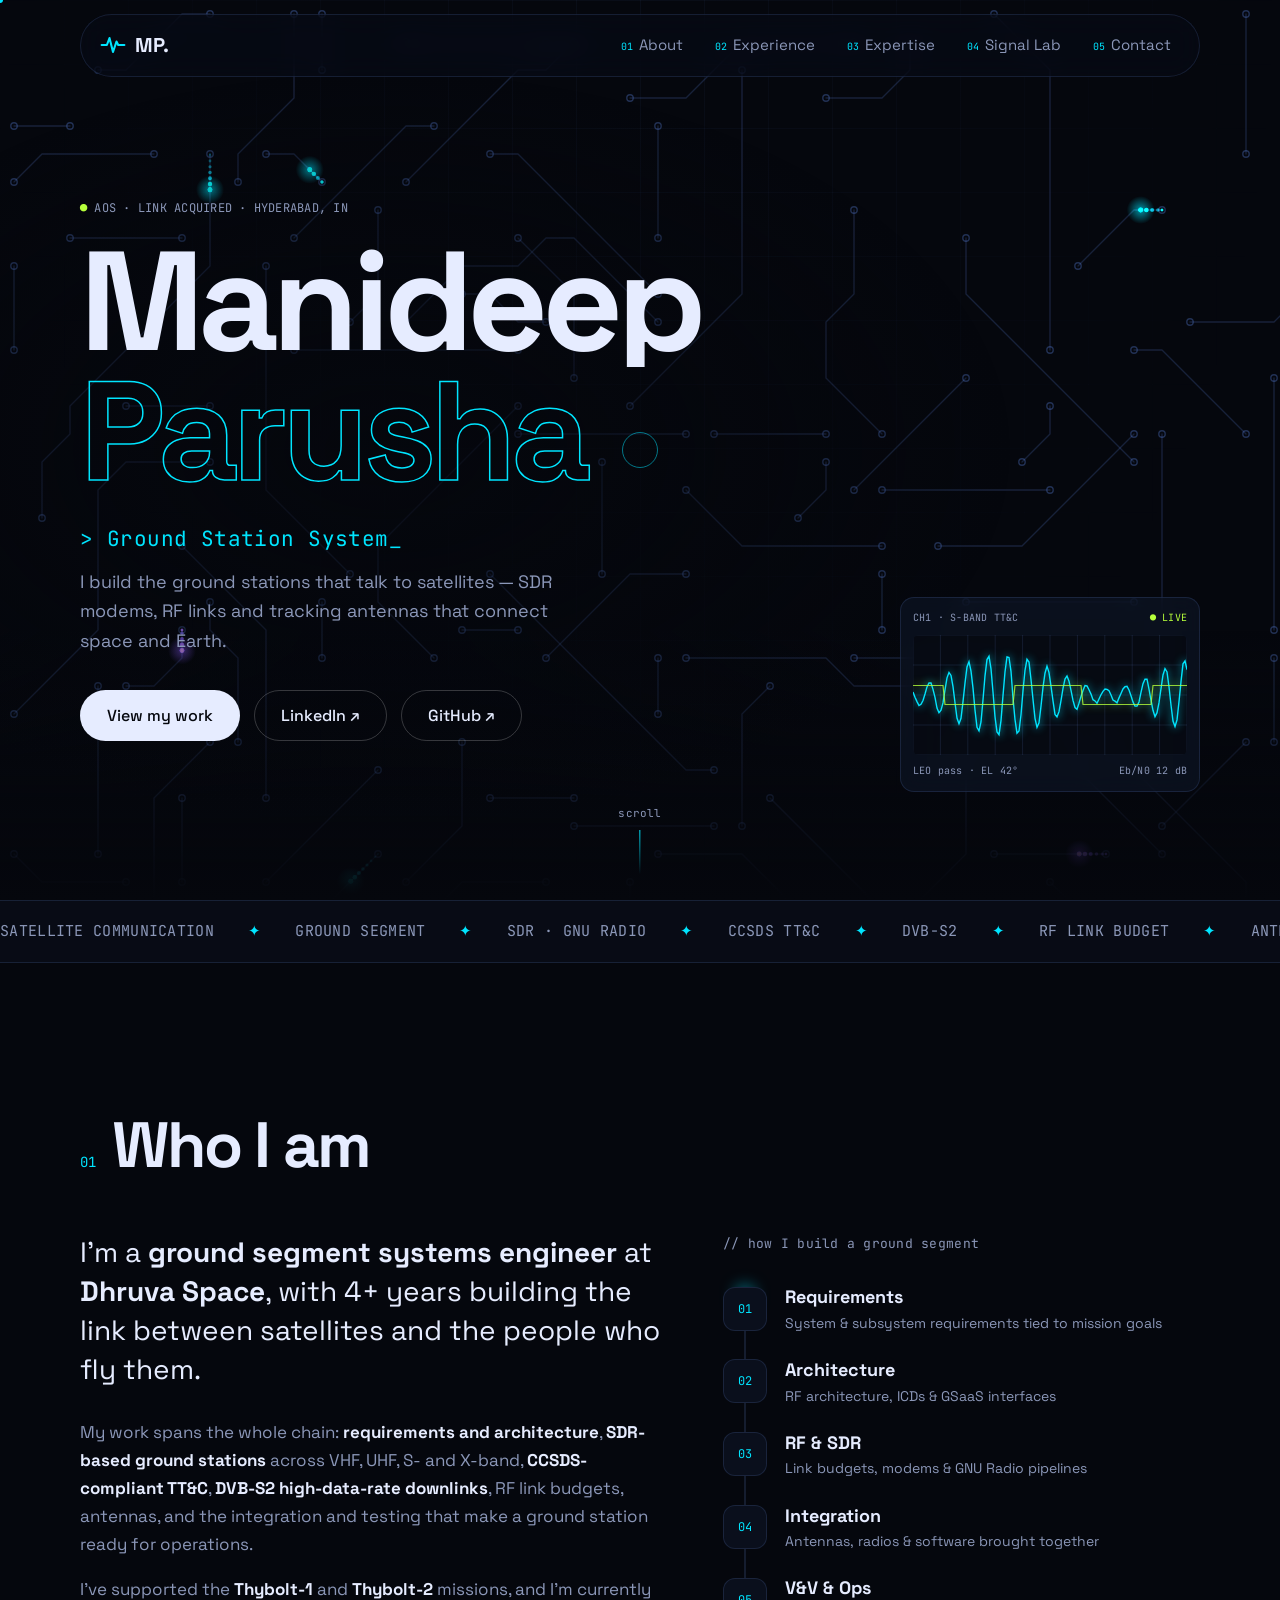
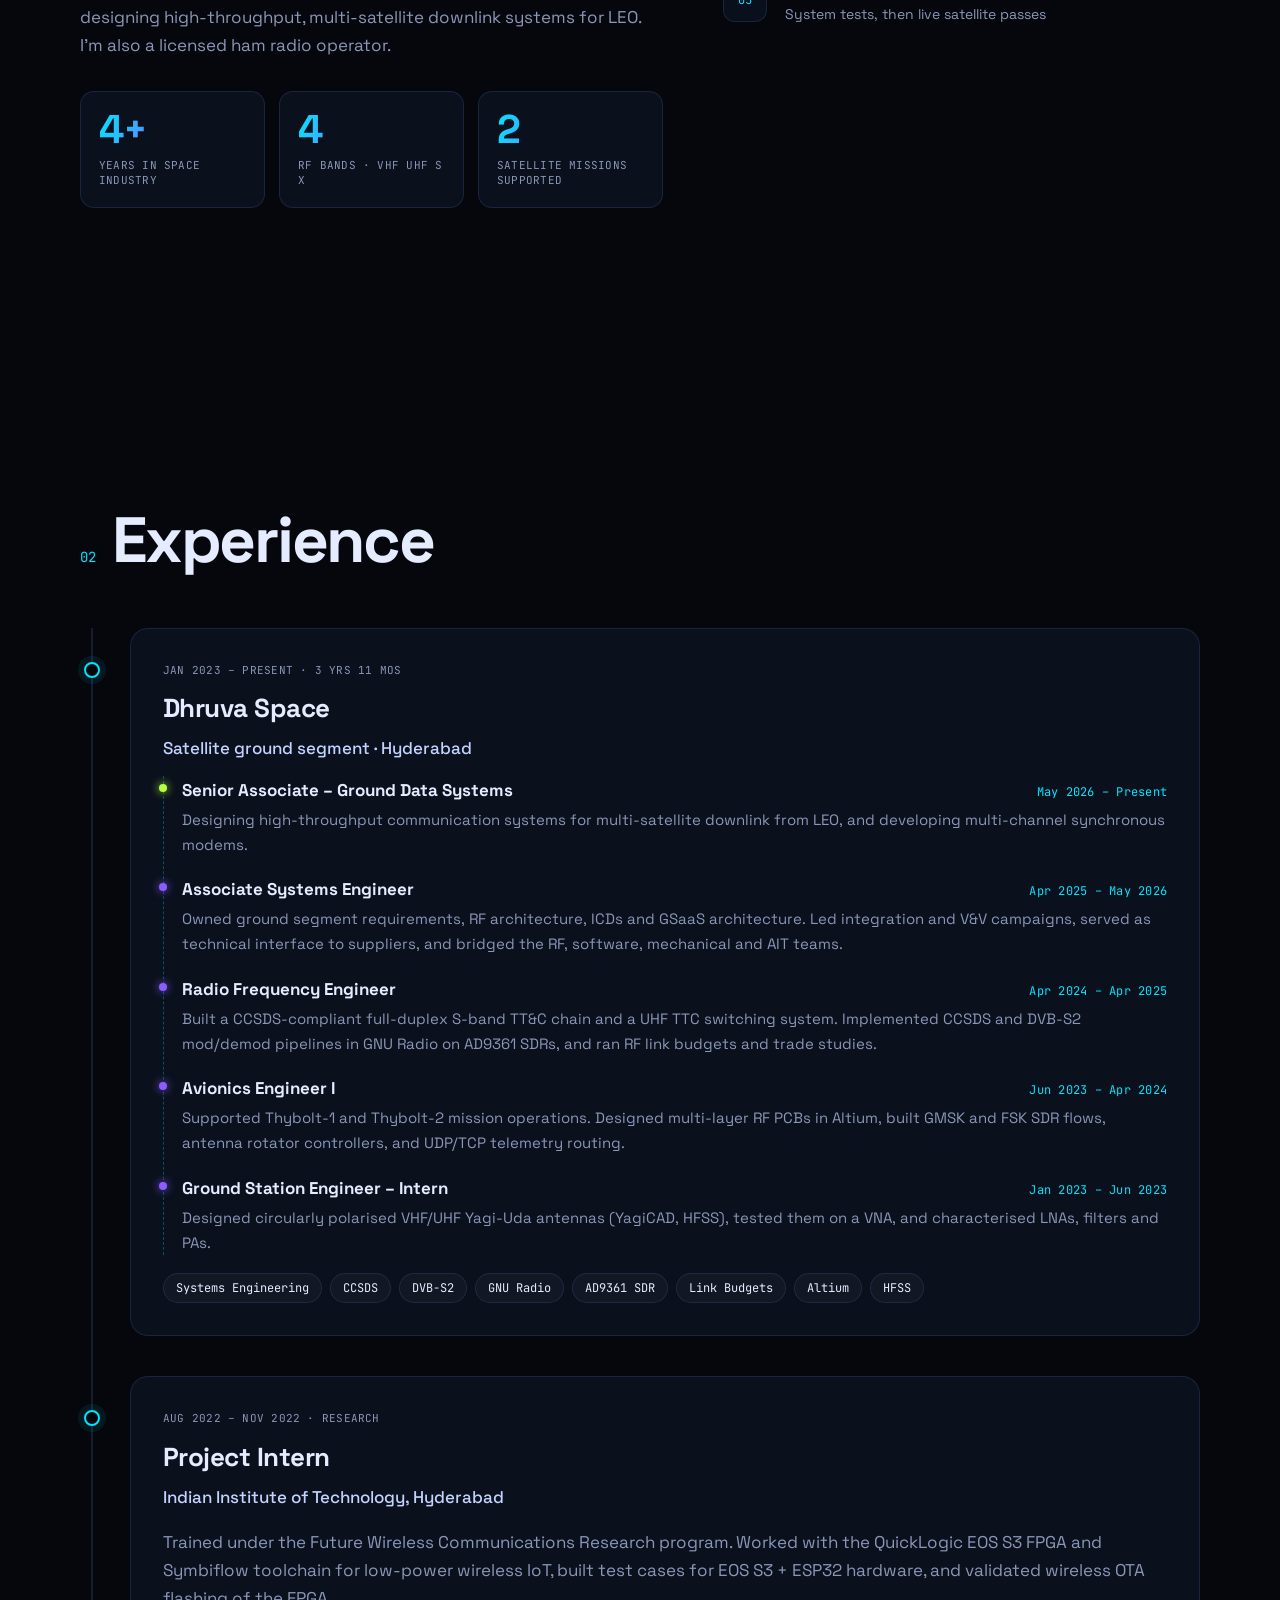
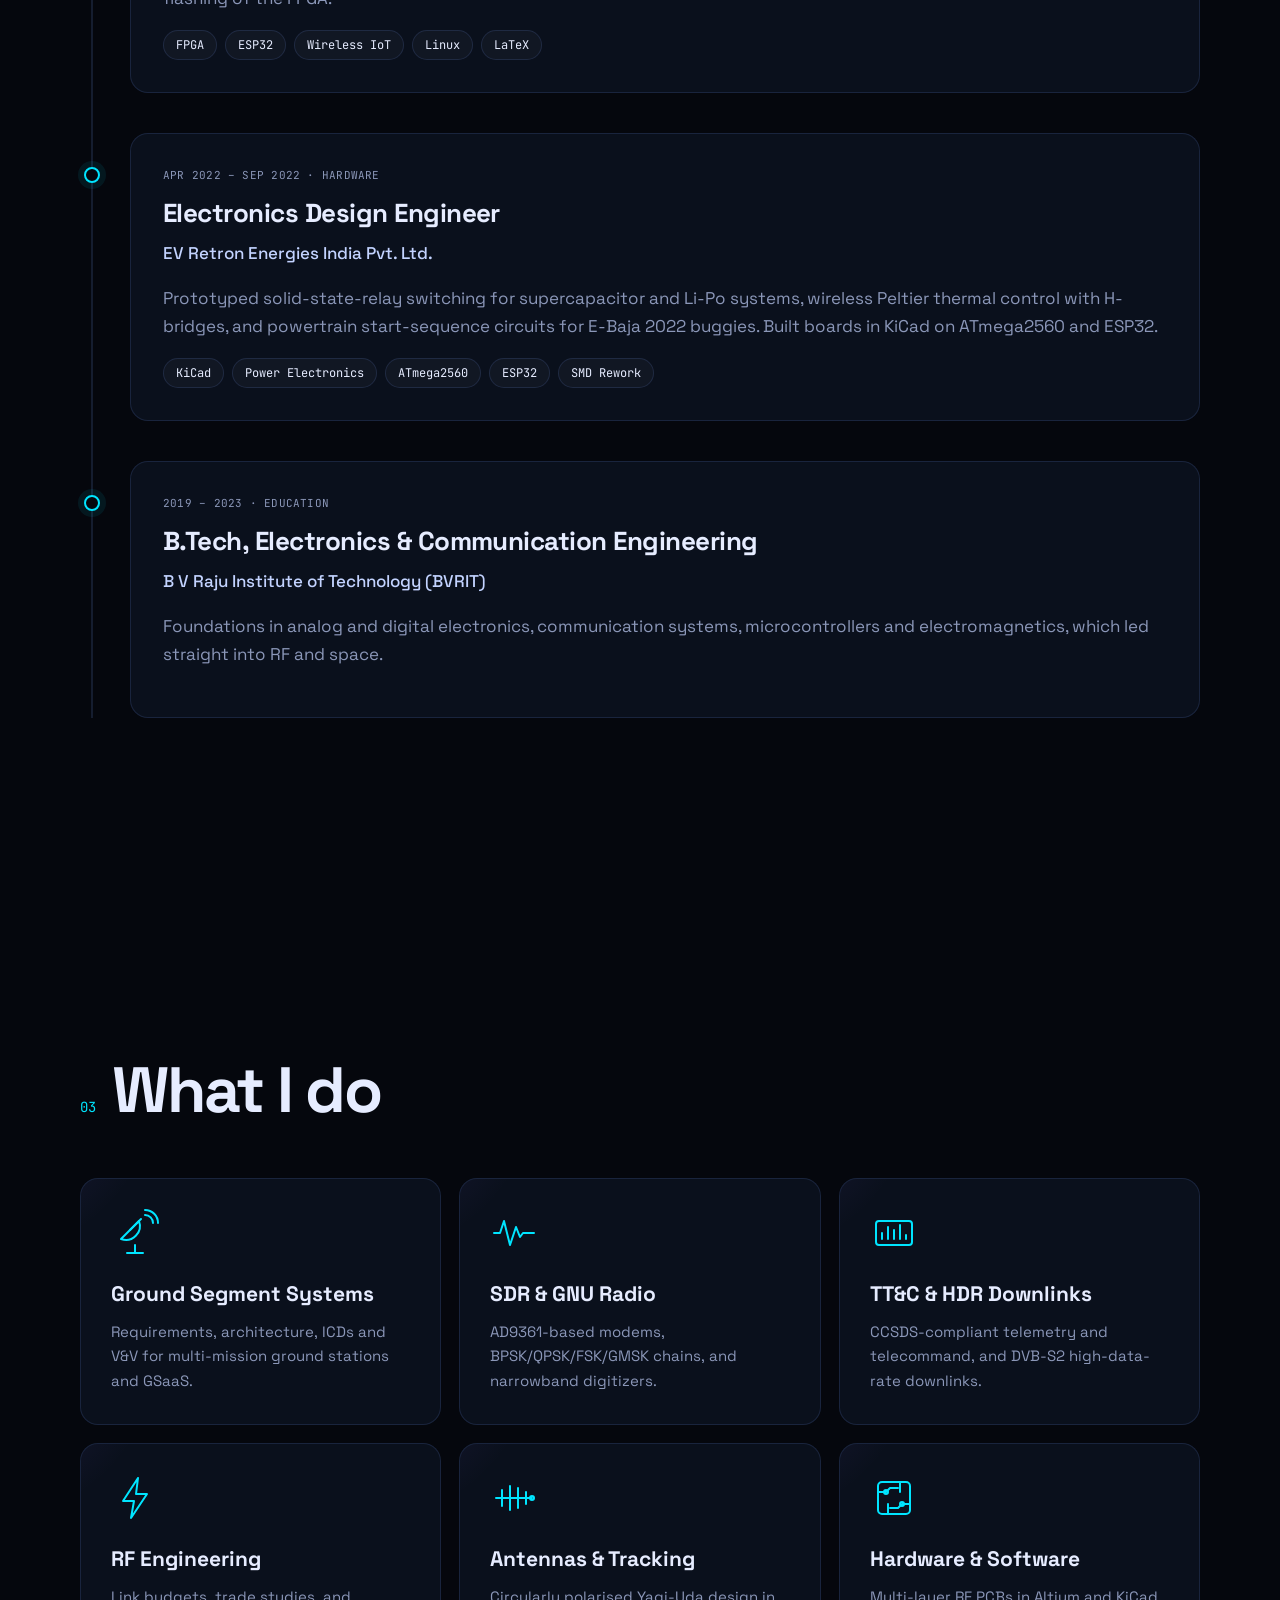
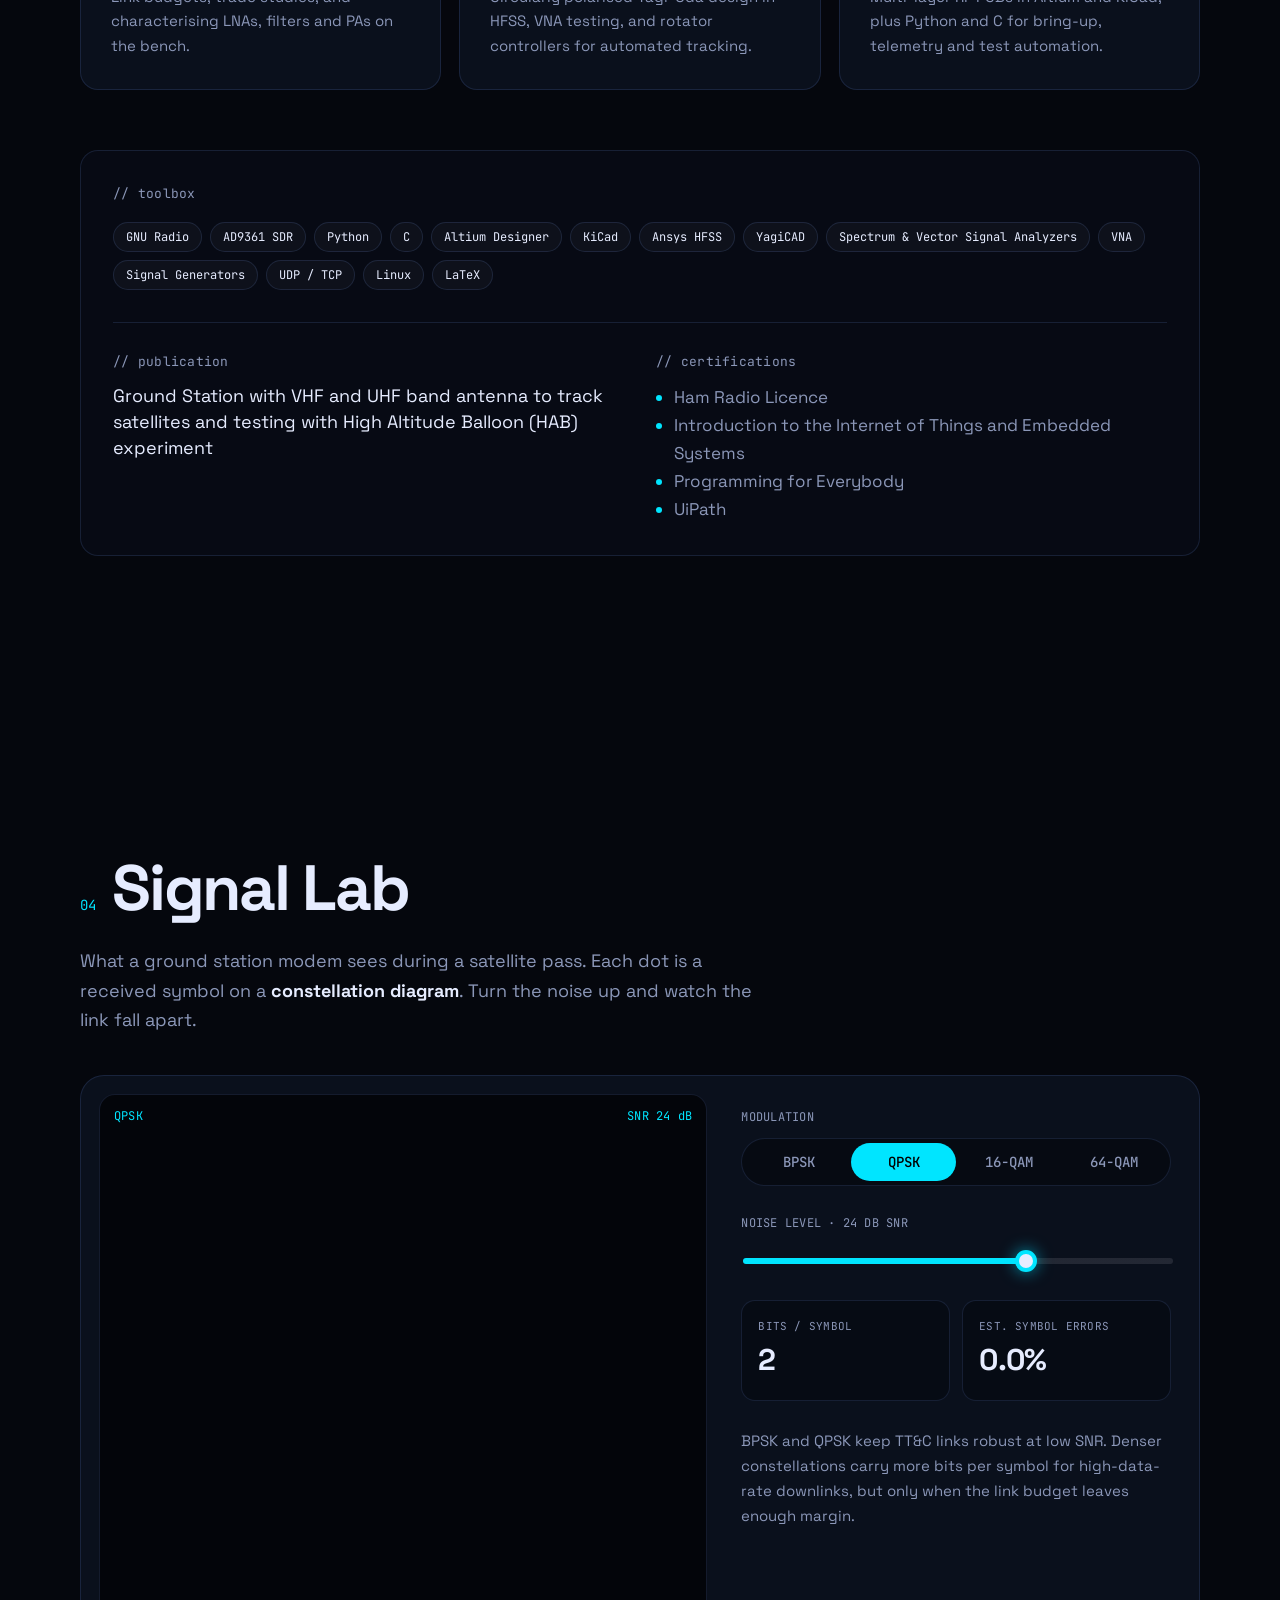
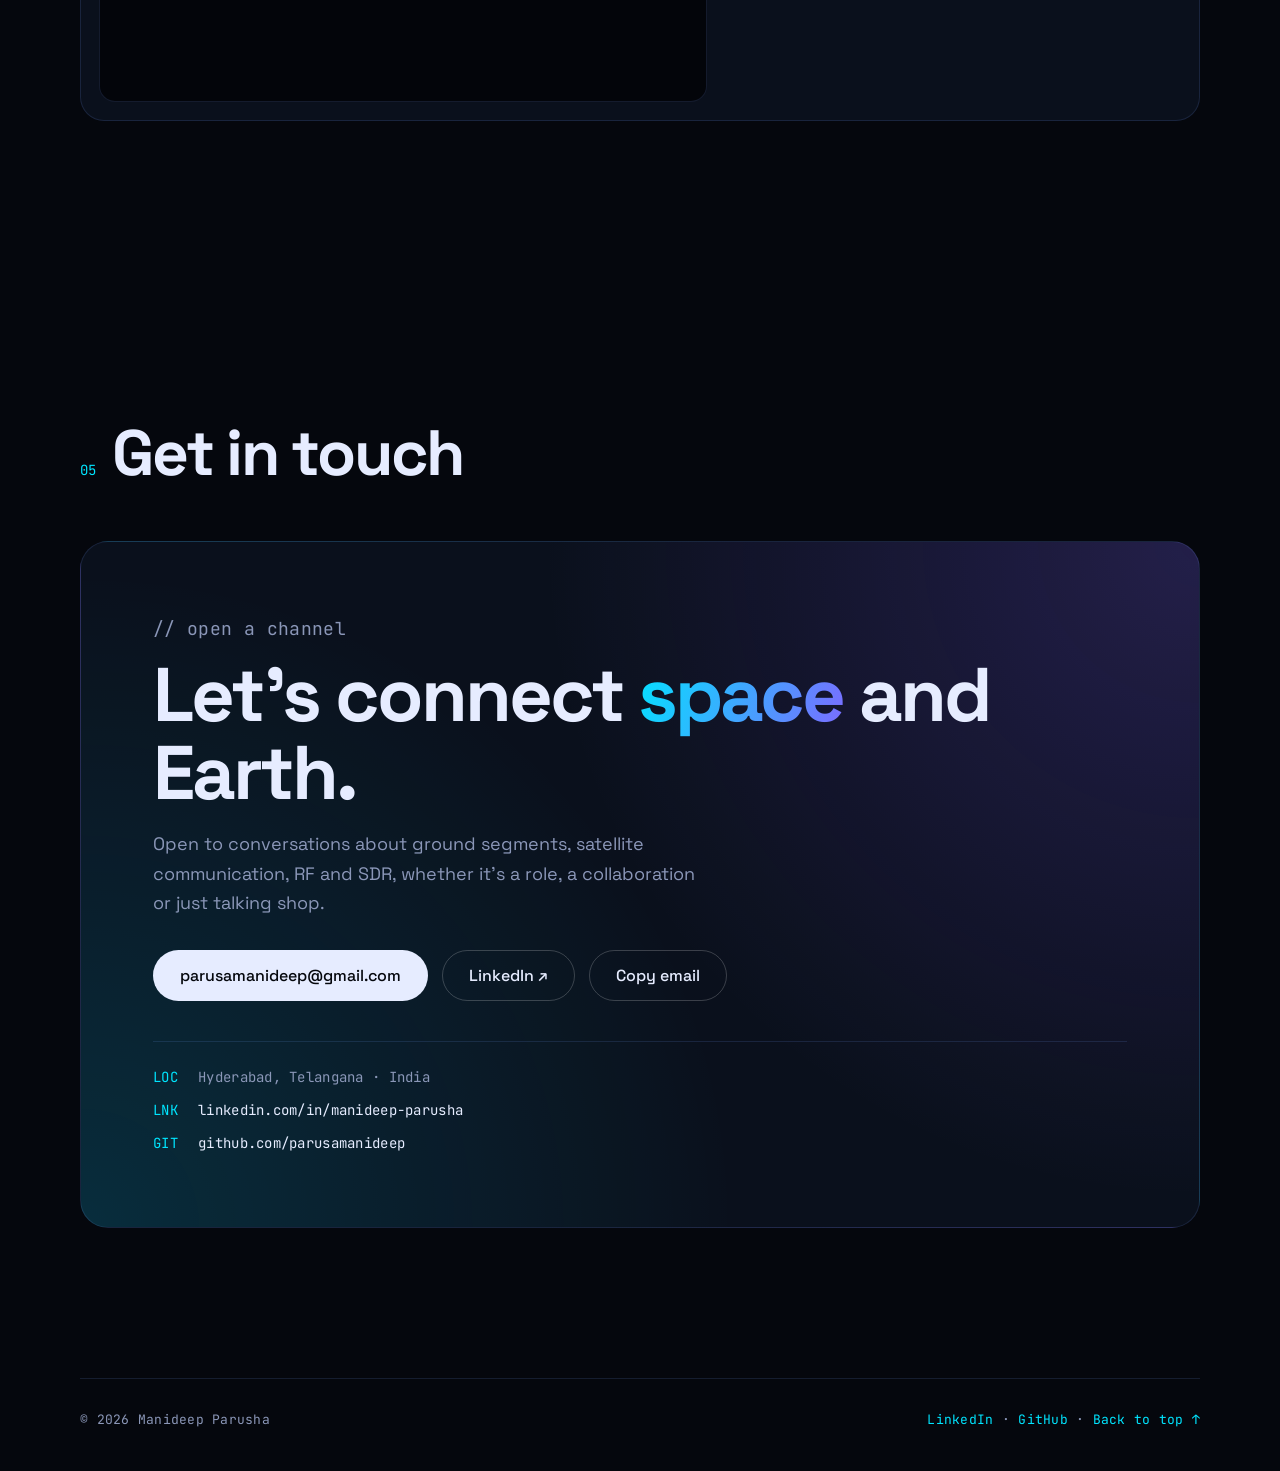
==== commit 3929878e: "Match portfolio to LinkedIn profile and add LinkedIn links - Reposition site around satellite ground" ====
--- a/index.html
+++ b/index.html
@@ -3,11 +3,11 @@
 <head>
   <meta charset="utf-8" />
   <meta name="viewport" content="width=device-width, initial-scale=1" />
-  <title>Manideep Parusha · Electronics & 5G</title>
-  <meta name="description" content="Manideep Parusha — electronics design and 5G wireless engineer. Experience at IIT Hyderabad and Retron Energies." />
+  <title>Manideep Parusha · Ground Station & RF Engineer</title>
+  <meta name="description" content="Manideep Parusha — satellite ground segment systems engineer at Dhruva Space. RF engineering, SDR, CCSDS TT&C and DVB-S2 downlinks." />
   <meta name="theme-color" content="#05070d" />
-  <meta property="og:title" content="Manideep Parusha · Electronics & 5G" />
-  <meta property="og:description" content="Electronics design, embedded systems and 5G wireless communication." />
+  <meta property="og:title" content="Manideep Parusha · Ground Station & RF Engineer" />
+  <meta property="og:description" content="Satellite communication systems, RF engineering and SDR technology — connecting space and Earth." />
   <link rel="icon" href="data:image/svg+xml,%3Csvg xmlns='http://www.w3.org/2000/svg' viewBox='0 0 32 32'%3E%3Crect width='32' height='32' rx='8' fill='%2305070d'/%3E%3Cpath d='M4 16h5l3-8 4 16 4-12 2 4h6' fill='none' stroke='%2300e5ff' stroke-width='2.4' stroke-linecap='round' stroke-linejoin='round'/%3E%3C/svg%3E" />
   <link rel="preconnect" href="https://fonts.googleapis.com" />
   <link rel="preconnect" href="https://fonts.gstatic.com" crossorigin />
@@ -48,22 +48,23 @@
     <section class="hero">
       <canvas id="pcb" aria-hidden="true"></canvas>
       <div class="hero-content">
-        <p class="eyebrow mono"><span class="blink">●</span> SYSTEM ONLINE · HYDERABAD, IN</p>
+        <p class="eyebrow mono"><span class="blink">●</span> AOS · LINK ACQUIRED · HYDERABAD, IN</p>
         <h1 class="hero-title">
           <span class="line"><span class="scramble" data-text="Manideep">Manideep</span></span>
           <span class="line outline"><span class="scramble" data-text="Parusha">Parusha</span></span>
         </h1>
         <p class="hero-role mono">&gt; <span class="typed"></span><span class="caret">_</span></p>
-        <p class="hero-sub">I design the hardware and wireless links that let devices talk — from schematic and PCB to 5G radio signals.</p>
+        <p class="hero-sub">I build the ground stations that talk to satellites — SDR modems, RF links and tracking antennas that connect space and Earth.</p>
         <div class="hero-cta">
           <a href="#experience" class="btn btn-primary magnetic"><span>View my work</span></a>
+          <a href="https://www.linkedin.com/in/manideep-parusha" target="_blank" rel="noopener" class="btn btn-ghost magnetic"><span>LinkedIn ↗</span></a>
           <a href="https://github.com/parusamanideep" target="_blank" rel="noopener" class="btn btn-ghost magnetic"><span>GitHub ↗</span></a>
         </div>
       </div>
       <div class="hero-scope" aria-hidden="true">
-        <div class="scope-head mono"><span>CH1 · 3.5 GHz n78</span><span class="scope-live">LIVE</span></div>
+        <div class="scope-head mono"><span>CH1 · S-BAND TT&amp;C</span><span class="scope-live">LIVE</span></div>
         <canvas id="scope"></canvas>
-        <div class="scope-foot mono"><span>5 ms/div</span><span>200 mV/div</span></div>
+        <div class="scope-foot mono"><span>LEO pass · EL 42°</span><span>Eb/N0 12 dB</span></div>
       </div>
       <a href="#about" class="scroll-hint mono" aria-label="Scroll down"><span>scroll</span><i></i></a>
     </section>
@@ -71,8 +72,8 @@
     <!-- MARQUEE -->
     <div class="marquee" aria-hidden="true">
       <div class="marquee-track mono">
-        <span>5G NR</span><span>✦</span><span>PCB Design</span><span>✦</span><span>Embedded Systems</span><span>✦</span><span>RF & Antennas</span><span>✦</span><span>Signal Processing</span><span>✦</span><span>Power Electronics</span><span>✦</span><span>IoT</span><span>✦</span>
-        <span>5G NR</span><span>✦</span><span>PCB Design</span><span>✦</span><span>Embedded Systems</span><span>✦</span><span>RF & Antennas</span><span>✦</span><span>Signal Processing</span><span>✦</span><span>Power Electronics</span><span>✦</span><span>IoT</span><span>✦</span>
+        <span>Satellite Communication</span><span>✦</span><span>Ground Segment</span><span>✦</span><span>SDR · GNU Radio</span><span>✦</span><span>CCSDS TT&amp;C</span><span>✦</span><span>DVB-S2</span><span>✦</span><span>RF Link Budget</span><span>✦</span><span>Antennas &amp; Tracking</span><span>✦</span><span>Systems Engineering</span><span>✦</span>
+        <span>Satellite Communication</span><span>✦</span><span>Ground Segment</span><span>✦</span><span>SDR · GNU Radio</span><span>✦</span><span>CCSDS TT&amp;C</span><span>✦</span><span>DVB-S2</span><span>✦</span><span>RF Link Budget</span><span>✦</span><span>Antennas &amp; Tracking</span><span>✦</span><span>Systems Engineering</span><span>✦</span>
       </div>
     </div>
 
@@ -82,18 +83,23 @@
         <h2 class="section-title reveal"><span class="mono num">01</span> Who I am</h2>
         <div class="about-grid">
           <div class="about-text reveal">
-            <p class="lead">I'm an <strong>Electronics &amp; Communication</strong> engineer from <strong>B V Raju Institute of Technology</strong>, drawn to the point where circuits meet the airwaves.</p>
-            <p>My internships took me from building <strong>5G wireless</strong> systems at <strong>IIT Hyderabad</strong> to designing real-world electronics at <strong>Retron Energies</strong>. I enjoy taking an idea all the way through — sketch, schematic, board, firmware, and the bench where it finally comes alive.</p>
-            <p>When I'm not probing a circuit, I'm exploring new ideas on <a href="https://github.com/parusamanideep" target="_blank" rel="noopener" class="link">GitHub</a>.</p>
-          </div>
-          <div class="signal-chain reveal" aria-label="My design flow: idea, schematic, PCB, firmware, test">
-            <p class="mono chain-label">// my design flow</p>
+            <p class="lead">I'm a <strong>ground segment systems engineer</strong> at <strong>Dhruva Space</strong>, with 4+ years building the link between satellites and the people who fly them.</p>
+            <p>My work spans the whole chain: <strong>requirements and architecture</strong>, <strong>SDR-based ground stations</strong> across VHF, UHF, S- and X-band, <strong>CCSDS-compliant TT&amp;C</strong>, <strong>DVB-S2 high-data-rate downlinks</strong>, RF link budgets, antennas, and the integration and testing that make a ground station ready for operations.</p>
+            <p>I've supported the <strong>Thybolt-1</strong> and <strong>Thybolt-2</strong> missions, and I'm currently designing high-throughput, multi-satellite downlink systems for LEO. I'm also a licensed ham radio operator.</p>
+            <div class="stats-row">
+              <div><strong class="count" data-count="4" data-suffix="+">0</strong><span class="mono">years in space industry</span></div>
+              <div><strong class="count" data-count="4">0</strong><span class="mono">RF bands · VHF UHF S X</span></div>
+              <div><strong class="count" data-count="2">0</strong><span class="mono">satellite missions supported</span></div>
+            </div>
+          </div>
+          <div class="signal-chain reveal" aria-label="My systems engineering flow: requirements, architecture, RF and SDR, integration, verification and validation">
+            <p class="mono chain-label">// how I build a ground segment</p>
             <ol class="chain">
-              <li><span class="chain-node">01</span><div><h4>Idea</h4><p>Requirements &amp; system block diagram</p></div></li>
-              <li><span class="chain-node">02</span><div><h4>Schematic</h4><p>Component selection &amp; circuit design</p></div></li>
-              <li><span class="chain-node">03</span><div><h4>PCB</h4><p>Layout, routing &amp; signal integrity</p></div></li>
-              <li><span class="chain-node">04</span><div><h4>Firmware</h4><p>Embedded code that drives the hardware</p></div></li>
-              <li><span class="chain-node">05</span><div><h4>Test</h4><p>Bench validation &amp; iteration</p></div></li>
+              <li><span class="chain-node">01</span><div><h4>Requirements</h4><p>System &amp; subsystem requirements tied to mission goals</p></div></li>
+              <li><span class="chain-node">02</span><div><h4>Architecture</h4><p>RF architecture, ICDs &amp; GSaaS interfaces</p></div></li>
+              <li><span class="chain-node">03</span><div><h4>RF &amp; SDR</h4><p>Link budgets, modems &amp; GNU Radio pipelines</p></div></li>
+              <li><span class="chain-node">04</span><div><h4>Integration</h4><p>Antennas, radios &amp; software brought together</p></div></li>
+              <li><span class="chain-node">05</span><div><h4>V&amp;V &amp; Ops</h4><p>System tests, then live satellite passes</p></div></li>
             </ol>
           </div>
         </div>
@@ -111,11 +117,32 @@
             <div class="t-dot"></div>
             <div class="card tilt">
               <div class="card-glow"></div>
-              <p class="mono t-tag">INTERNSHIP · WIRELESS</p>
-              <h3>5G Project Intern</h3>
-              <p class="t-org">Indian Institute of Technology, Hyderabad</p>
-              <p>Worked on a 5G research project, getting hands-on with next-generation wireless communication — the physical layer, signal processing, and how radios move data at high speed and low latency.</p>
-              <ul class="chips"><li>5G NR</li><li>Wireless Comm.</li><li>Signal Processing</li><li>MATLAB</li></ul>
+              <p class="mono t-tag">JAN 2023 – PRESENT · 3 YRS 11 MOS</p>
+              <h3>Dhruva Space</h3>
+              <p class="t-org">Satellite ground segment · Hyderabad</p>
+              <ol class="roles">
+                <li>
+                  <div class="role-head"><h4>Senior Associate – Ground Data Systems</h4><span class="mono">May 2026 – Present</span></div>
+                  <p>Designing high-throughput communication systems for multi-satellite downlink from LEO, and developing multi-channel synchronous modems.</p>
+                </li>
+                <li>
+                  <div class="role-head"><h4>Associate Systems Engineer</h4><span class="mono">Apr 2025 – May 2026</span></div>
+                  <p>Owned ground segment requirements, RF architecture, ICDs and GSaaS architecture. Led integration and V&amp;V campaigns, served as technical interface to suppliers, and bridged the RF, software, mechanical and AIT teams.</p>
+                </li>
+                <li>
+                  <div class="role-head"><h4>Radio Frequency Engineer</h4><span class="mono">Apr 2024 – Apr 2025</span></div>
+                  <p>Built a CCSDS-compliant full-duplex S-band TT&amp;C chain and a UHF TTC switching system. Implemented CCSDS and DVB-S2 mod/demod pipelines in GNU Radio on AD9361 SDRs, and ran RF link budgets and trade studies.</p>
+                </li>
+                <li>
+                  <div class="role-head"><h4>Avionics Engineer I</h4><span class="mono">Jun 2023 – Apr 2024</span></div>
+                  <p>Supported Thybolt-1 and Thybolt-2 mission operations. Designed multi-layer RF PCBs in Altium, built GMSK and FSK SDR flows, antenna rotator controllers, and UDP/TCP telemetry routing.</p>
+                </li>
+                <li>
+                  <div class="role-head"><h4>Ground Station Engineer – Intern</h4><span class="mono">Jan 2023 – Jun 2023</span></div>
+                  <p>Designed circularly polarised VHF/UHF Yagi-Uda antennas (YagiCAD, HFSS), tested them on a VNA, and characterised LNAs, filters and PAs.</p>
+                </li>
+              </ol>
+              <ul class="chips"><li>Systems Engineering</li><li>CCSDS</li><li>DVB-S2</li><li>GNU Radio</li><li>AD9361 SDR</li><li>Link Budgets</li><li>Altium</li><li>HFSS</li></ul>
             </div>
           </article>
 
@@ -123,11 +150,11 @@
             <div class="t-dot"></div>
             <div class="card tilt">
               <div class="card-glow"></div>
-              <p class="mono t-tag">INTERNSHIP · HARDWARE</p>
-              <h3>Electronics Design Intern</h3>
-              <p class="t-org">Retron Energies Pvt. Ltd.</p>
-              <p>Designed and tested electronic circuits for energy products — a turning point that showed me how engineering decisions on the bench become products in the field.</p>
-              <ul class="chips"><li>Circuit Design</li><li>PCB Layout</li><li>Power Electronics</li><li>Testing</li></ul>
+              <p class="mono t-tag">AUG 2022 – NOV 2022 · RESEARCH</p>
+              <h3>Project Intern</h3>
+              <p class="t-org">Indian Institute of Technology, Hyderabad</p>
+              <p>Trained under the Future Wireless Communications Research program. Worked with the QuickLogic EOS S3 FPGA and Symbiflow toolchain for low-power wireless IoT, built test cases for EOS S3 + ESP32 hardware, and validated wireless OTA flashing of the FPGA.</p>
+              <ul class="chips"><li>FPGA</li><li>ESP32</li><li>Wireless IoT</li><li>Linux</li><li>LaTeX</li></ul>
             </div>
           </article>
 
@@ -135,11 +162,22 @@
             <div class="t-dot"></div>
             <div class="card tilt">
               <div class="card-glow"></div>
-              <p class="mono t-tag">EDUCATION</p>
-              <h3>B.Tech, Electronics &amp; Communication</h3>
-              <p class="t-org">B V Raju Institute of Technology</p>
-              <p>Built a foundation in analog &amp; digital electronics, communication systems, microcontrollers and electromagnetics. The time flew really fast!</p>
-              <ul class="chips"><li>Analog &amp; Digital</li><li>Microcontrollers</li><li>Communication Systems</li></ul>
+              <p class="mono t-tag">APR 2022 – SEP 2022 · HARDWARE</p>
+              <h3>Electronics Design Engineer</h3>
+              <p class="t-org">EV Retron Energies India Pvt. Ltd.</p>
+              <p>Prototyped solid-state-relay switching for supercapacitor and Li-Po systems, wireless Peltier thermal control with H-bridges, and powertrain start-sequence circuits for E-Baja 2022 buggies. Built boards in KiCad on ATmega2560 and ESP32.</p>
+              <ul class="chips"><li>KiCad</li><li>Power Electronics</li><li>ATmega2560</li><li>ESP32</li><li>SMD Rework</li></ul>
+            </div>
+          </article>
+
+          <article class="t-item reveal">
+            <div class="t-dot"></div>
+            <div class="card tilt">
+              <div class="card-glow"></div>
+              <p class="mono t-tag">2019 – 2023 · EDUCATION</p>
+              <h3>B.Tech, Electronics &amp; Communication Engineering</h3>
+              <p class="t-org">B V Raju Institute of Technology (BVRIT)</p>
+              <p>Foundations in analog and digital electronics, communication systems, microcontrollers and electromagnetics, which led straight into RF and space.</p>
             </div>
           </article>
         </div>
@@ -152,46 +190,56 @@
         <h2 class="section-title reveal"><span class="mono num">03</span> What I do</h2>
         <div class="grid-cards">
           <div class="feature spotlight reveal">
-            <svg class="f-icon" viewBox="0 0 48 48" aria-hidden="true"><path d="M24 30v12M16 42h16M24 30a4 4 0 1 0 0-8 4 4 0 0 0 0 8Z"/><path class="wave w1" d="M15 17a13 13 0 0 1 18 0"/><path class="wave w2" d="M9 11a21 21 0 0 1 30 0"/></svg>
-            <h3>5G &amp; Wireless</h3>
-            <p>Physical-layer concepts, modulation schemes and radio links for next-gen networks.</p>
+            <svg class="f-icon" viewBox="0 0 48 48" aria-hidden="true"><path d="M10 30a14 14 0 0 0 18-18Z"/><path d="M19 21 30 10"/><path d="M16 44h16M24 44v-8"/><path class="wave w1" d="M34 6a8 8 0 0 1 8 8"/><path class="wave w2" d="M34 1a13 13 0 0 1 13 13"/></svg>
+            <h3>Ground Segment Systems</h3>
+            <p>Requirements, architecture, ICDs and V&amp;V for multi-mission ground stations and GSaaS.</p>
+          </div>
+          <div class="feature spotlight reveal">
+            <svg class="f-icon" viewBox="0 0 48 48" aria-hidden="true"><path d="M4 24h6l4-12 6 24 6-18 4 10 3-4h11"/></svg>
+            <h3>SDR &amp; GNU Radio</h3>
+            <p>AD9361-based modems, BPSK/QPSK/FSK/GMSK chains, and narrowband digitizers.</p>
+          </div>
+          <div class="feature spotlight reveal">
+            <svg class="f-icon" viewBox="0 0 48 48" aria-hidden="true"><rect x="6" y="12" width="36" height="24" rx="3"/><path d="M12 30v-6M18 30V18M24 30v-9M30 30V16M36 30v-4"/></svg>
+            <h3>TT&amp;C &amp; HDR Downlinks</h3>
+            <p>CCSDS-compliant telemetry and telecommand, and DVB-S2 high-data-rate downlinks.</p>
+          </div>
+          <div class="feature spotlight reveal">
+            <svg class="f-icon" viewBox="0 0 48 48" aria-hidden="true"><path d="M27 4 12 27h11l-3 17 16-24H25l2-16Z"/></svg>
+            <h3>RF Engineering</h3>
+            <p>Link budgets, trade studies, and characterising LNAs, filters and PAs on the bench.</p>
+          </div>
+          <div class="feature spotlight reveal">
+            <svg class="f-icon" viewBox="0 0 48 48" aria-hidden="true"><path d="M6 24h36M12 16v16M20 12v24M28 14v20M36 18v12"/><circle cx="42" cy="24" r="2"/></svg>
+            <h3>Antennas &amp; Tracking</h3>
+            <p>Circularly polarised Yagi-Uda design in HFSS, VNA testing, and rotator controllers for automated tracking.</p>
           </div>
           <div class="feature spotlight reveal">
             <svg class="f-icon" viewBox="0 0 48 48" aria-hidden="true"><rect x="8" y="8" width="32" height="32" rx="4"/><path d="M8 18h8l4-4h8M40 30h-8l-4 4h-8M18 40V30M30 8v10"/><circle cx="16" cy="18" r="2"/><circle cx="32" cy="30" r="2"/></svg>
-            <h3>PCB Design</h3>
-            <p>Schematic capture, multilayer layout, routing and design-for-manufacture.</p>
-          </div>
-          <div class="feature spotlight reveal">
-            <svg class="f-icon" viewBox="0 0 48 48" aria-hidden="true"><rect x="14" y="14" width="20" height="20" rx="2"/><path d="M19 14V8M24 14V8M29 14V8M19 40v-6M24 40v-6M29 40v-6M14 19H8M14 24H8M14 29H8M40 19h-6M40 24h-6M40 29h-6"/></svg>
-            <h3>Embedded Systems</h3>
-            <p>Microcontroller firmware that reads sensors, drives actuators and talks over buses.</p>
-          </div>
-          <div class="feature spotlight reveal">
-            <svg class="f-icon" viewBox="0 0 48 48" aria-hidden="true"><path d="M4 24h6l4-12 6 24 6-18 4 10 3-4h11"/></svg>
-            <h3>Signal Processing</h3>
-            <p>Filtering, spectral analysis and simulation in MATLAB &amp; Python.</p>
-          </div>
-          <div class="feature spotlight reveal">
-            <svg class="f-icon" viewBox="0 0 48 48" aria-hidden="true"><path d="M27 4 12 27h11l-3 17 16-24H25l2-16Z"/></svg>
-            <h3>Power Electronics</h3>
-            <p>Converters and power stages for energy-efficient hardware.</p>
-          </div>
-          <div class="feature spotlight reveal">
-            <svg class="f-icon" viewBox="0 0 48 48" aria-hidden="true"><circle cx="24" cy="24" r="5"/><circle cx="8" cy="10" r="3"/><circle cx="40" cy="10" r="3"/><circle cx="8" cy="38" r="3"/><circle cx="40" cy="38" r="3"/><path d="m10.5 12 9.5 8.5M37.5 12 28 20.5M10.5 36l9.5-8.5M37.5 36 28 27.5"/></svg>
-            <h3>IoT</h3>
-            <p>Connecting hardware to the cloud — sensing at the edge, insight in the network.</p>
+            <h3>Hardware &amp; Software</h3>
+            <p>Multi-layer RF PCBs in Altium and KiCad, plus Python and C for bring-up, telemetry and test automation.</p>
           </div>
         </div>
 
         <div class="toolbox reveal">
           <p class="mono chain-label">// toolbox</p>
-          <div class="meters">
-            <div class="meter" data-level="85"><span>Circuit Design</span><div class="meter-bar"><i></i></div></div>
-            <div class="meter" data-level="80"><span>PCB Layout</span><div class="meter-bar"><i></i></div></div>
-            <div class="meter" data-level="78"><span>Wireless / 5G</span><div class="meter-bar"><i></i></div></div>
-            <div class="meter" data-level="75"><span>Embedded C</span><div class="meter-bar"><i></i></div></div>
-            <div class="meter" data-level="72"><span>MATLAB</span><div class="meter-bar"><i></i></div></div>
-            <div class="meter" data-level="70"><span>Python</span><div class="meter-bar"><i></i></div></div>
+          <ul class="chips tools">
+            <li>GNU Radio</li><li>AD9361 SDR</li><li>Python</li><li>C</li><li>Altium Designer</li><li>KiCad</li><li>Ansys HFSS</li><li>YagiCAD</li><li>Spectrum &amp; Vector Signal Analyzers</li><li>VNA</li><li>Signal Generators</li><li>UDP / TCP</li><li>Linux</li><li>LaTeX</li>
+          </ul>
+          <div class="creds">
+            <div>
+              <p class="mono chain-label">// publication</p>
+              <p class="cred-title">Ground Station with VHF and UHF band antenna to track satellites and testing with High Altitude Balloon (HAB) experiment</p>
+            </div>
+            <div>
+              <p class="mono chain-label">// certifications</p>
+              <ul class="cred-list">
+                <li>Ham Radio Licence</li>
+                <li>Introduction to the Internet of Things and Embedded Systems</li>
+                <li>Programming for Everybody</li>
+                <li>UiPath</li>
+              </ul>
+            </div>
           </div>
         </div>
       </div>
@@ -201,30 +249,31 @@
     <section id="lab" class="section">
       <div class="container">
         <h2 class="section-title reveal"><span class="mono num">04</span> Signal Lab</h2>
-        <p class="section-intro reveal">A tiny interactive demo of what 5G radios deal with every millisecond. Each dot is a received symbol on a <strong>QAM constellation</strong> — drag the noise up and watch the signal fall apart.</p>
+        <p class="section-intro reveal">What a ground station modem sees during a satellite pass. Each dot is a received symbol on a <strong>constellation diagram</strong>. Turn the noise up and watch the link fall apart.</p>
         <div class="lab reveal">
           <div class="lab-screen">
-            <canvas id="constellation" aria-label="Animated QAM constellation diagram"></canvas>
-            <div class="lab-overlay mono"><span id="lab-mod">16-QAM</span><span id="lab-snr">SNR 24 dB</span></div>
+            <canvas id="constellation" aria-label="Animated constellation diagram"></canvas>
+            <div class="lab-overlay mono"><span id="lab-mod">QPSK</span><span id="lab-snr">SNR 24 dB</span></div>
           </div>
           <div class="lab-controls">
             <div class="control">
               <span class="label mono" id="mod-label">Modulation</span>
               <div class="seg" role="radiogroup" id="mod" aria-labelledby="mod-label">
-                <button role="radio" aria-checked="false" data-m="4">QPSK</button>
-                <button role="radio" aria-checked="true" data-m="16" class="on">16-QAM</button>
+                <button role="radio" aria-checked="false" data-m="2">BPSK</button>
+                <button role="radio" aria-checked="true" data-m="4" class="on">QPSK</button>
+                <button role="radio" aria-checked="false" data-m="16">16-QAM</button>
                 <button role="radio" aria-checked="false" data-m="64">64-QAM</button>
               </div>
             </div>
             <div class="control">
               <label class="mono" for="snr">Noise level · <span id="snr-val">24 dB SNR</span></label>
-              <input type="range" id="snr" min="4" max="36" value="24" />
+              <input type="range" id="snr" min="0" max="36" value="24" />
             </div>
             <div class="stats">
-              <div><span class="mono">bits / symbol</span><strong id="bps">4</strong></div>
+              <div><span class="mono">bits / symbol</span><strong id="bps">2</strong></div>
               <div><span class="mono">est. symbol errors</span><strong id="ser">0.0%</strong></div>
             </div>
-            <p class="lab-note">Higher-order QAM packs more bits into each symbol — that's how 5G hits gigabit speeds — but it needs a cleaner channel. Good hardware design is what keeps the noise down.</p>
+            <p class="lab-note">BPSK and QPSK keep TT&amp;C links robust at low SNR. Denser constellations carry more bits per symbol for high-data-rate downlinks, but only when the link budget leaves enough margin.</p>
           </div>
         </div>
       </div>
@@ -236,14 +285,16 @@
         <h2 class="section-title reveal"><span class="mono num">05</span> Get in touch</h2>
         <div class="contact-box reveal">
           <p class="contact-kicker mono">// open a channel</p>
-          <h3 class="contact-big">Let's build <span class="grad">something</span> together.</h3>
-          <p>I'd love to grow my network — whether it's a role, a project, or just a conversation about hardware and wireless.</p>
+          <h3 class="contact-big">Let's connect <span class="grad">space</span> and Earth.</h3>
+          <p>Open to conversations about ground segments, satellite communication, RF and SDR, whether it's a role, a collaboration or just talking shop.</p>
           <div class="contact-actions">
             <a href="mailto:parusamanideep@gmail.com" class="btn btn-primary magnetic"><span>parusamanideep@gmail.com</span></a>
+            <a href="https://www.linkedin.com/in/manideep-parusha" target="_blank" rel="noopener" class="btn btn-ghost magnetic"><span>LinkedIn ↗</span></a>
             <button class="btn btn-ghost magnetic copy-email" data-email="parusamanideep@gmail.com"><span>Copy email</span></button>
           </div>
           <ul class="contact-meta mono">
-            <li><span>LOC</span> Patancheru, Hyderabad, Telangana · India</li>
+            <li><span>LOC</span> Hyderabad, Telangana · India</li>
+            <li><span>LNK</span> <a href="https://www.linkedin.com/in/manideep-parusha" target="_blank" rel="noopener">linkedin.com/in/manideep-parusha</a></li>
             <li><span>GIT</span> <a href="https://github.com/parusamanideep" target="_blank" rel="noopener">github.com/parusamanideep</a></li>
           </ul>
         </div>
@@ -253,7 +304,7 @@
 
   <footer class="footer mono">
     <p>© <span id="year"></span> Manideep Parusha</p>
-    <p>Designed &amp; built by MP · <a href="#top">Back to top ↑</a></p>
+    <p><a href="https://www.linkedin.com/in/manideep-parusha" target="_blank" rel="noopener">LinkedIn</a> · <a href="https://github.com/parusamanideep" target="_blank" rel="noopener">GitHub</a> · <a href="#top">Back to top ↑</a></p>
   </footer>
 
   <div class="toast mono" role="status" aria-live="polite"></div>
--- a/assets/css/style.css
+++ b/assets/css/style.css
@@ -206,6 +206,11 @@
 .chain h4 { margin: 0; font-size: 18px; }
 .chain p { margin: 0; color: var(--muted); font-size: 14px; }
 
+.stats-row { display: grid; grid-template-columns: repeat(3, 1fr); gap: 14px; margin-top: 32px; }
+.stats-row div { padding: 18px; border-radius: 14px; border: 1px solid var(--line); background: var(--panel); }
+.stats-row strong { display: block; font-size: 40px; line-height: 1; letter-spacing: -.03em; background: var(--grad); -webkit-background-clip: text; background-clip: text; color: transparent; }
+.stats-row span { display: block; margin-top: 8px; font-size: 11px; line-height: 1.4; color: var(--muted); text-transform: uppercase; }
+
 /* timeline */
 .timeline { position: relative; padding-left: 50px; }
 .timeline-line { position: absolute; left: 11px; top: 0; bottom: 0; width: 2px; background: var(--line); }
@@ -227,6 +232,14 @@
 .card h3 { font-size: 26px; margin: 0; letter-spacing: -.02em; }
 .t-org { color: var(--violet); filter: brightness(1.4); margin: 4px 0 14px; font-weight: 500; }
 .card p { color: var(--muted); }
+.roles { list-style: none; margin: 4px 0 0; padding: 0 0 0 18px; border-left: 1px dashed rgba(0, 229, 255, .3); display: grid; gap: 18px; }
+.roles li { position: relative; }
+.roles li::before { content: ""; position: absolute; left: -23px; top: 8px; width: 8px; height: 8px; border-radius: 50%; background: var(--violet); box-shadow: 0 0 10px var(--violet); }
+.roles li:first-child::before { background: var(--lime); box-shadow: 0 0 10px var(--lime); }
+.role-head { display: flex; justify-content: space-between; align-items: baseline; gap: 6px 16px; flex-wrap: wrap; }
+.role-head h4 { margin: 0; font-size: 17px; }
+.role-head span { font-size: 12px; color: var(--cyan); }
+.roles p { margin: 4px 0 0; font-size: 15px; }
 .chips { list-style: none; padding: 0; margin: 18px 0 0; display: flex; flex-wrap: wrap; gap: 8px; }
 .chips li { font: 12px var(--mono); padding: 6px 12px; border-radius: 999px; border: 1px solid var(--line); color: var(--text); background: rgba(255,255,255,.03); }
 
@@ -251,6 +264,14 @@
 .feature p { margin: 0; color: var(--muted); font-size: 15px; }
 
 .toolbox { margin-top: 60px; padding: 32px; border-radius: var(--radius); border: 1px solid var(--line); background: rgba(10, 15, 28, .5); }
+.tools { margin: 0; }
+.tools li { transition: border-color .25s, color .25s, transform .25s; }
+.tools li:hover { border-color: var(--cyan); color: var(--cyan); transform: translateY(-2px); }
+.creds { display: grid; grid-template-columns: 1fr 1fr; gap: 32px; margin-top: 32px; padding-top: 28px; border-top: 1px solid var(--line); }
+.creds .chain-label { margin-bottom: 10px; }
+.cred-title { margin: 0; font-size: 18px; line-height: 1.45; }
+.cred-list { margin: 0; padding-left: 18px; color: var(--muted); }
+.cred-list li::marker { color: var(--cyan); }
 .meters { display: grid; grid-template-columns: repeat(2, 1fr); gap: 22px 48px; }
 .meter span { display: flex; justify-content: space-between; font-size: 15px; margin-bottom: 8px; }
 .meter span::after { content: attr(data-val); font-family: var(--mono); color: var(--cyan); font-size: 13px; }
@@ -266,7 +287,7 @@
 .lab-controls { padding: 14px 10px; display: flex; flex-direction: column; gap: 28px; }
 .control label, .control .label { display: block; font-size: 12px; color: var(--muted); margin-bottom: 10px; text-transform: uppercase; }
 .seg { display: flex; padding: 4px; border-radius: 999px; background: rgba(0,0,0,.35); border: 1px solid var(--line); }
-.seg button { flex: 1; padding: 10px 8px; border: 0; border-radius: 999px; background: none; color: var(--muted); font: 500 14px var(--mono); cursor: pointer; transition: background .3s, color .3s; }
+.seg button { flex: 1; padding: 10px 4px; white-space: nowrap; border: 0; border-radius: 999px; background: none; color: var(--muted); font: 500 14px var(--mono); cursor: pointer; transition: background .3s, color .3s; }
 .seg button.on { background: var(--cyan); color: #000; }
 input[type=range] { -webkit-appearance: none; appearance: none; width: 100%; height: 6px; border-radius: 6px; background: linear-gradient(90deg, var(--cyan) var(--p, 60%), rgba(255,255,255,.1) var(--p, 60%)); outline: none; }
 input[type=range]::-webkit-slider-thumb { -webkit-appearance: none; width: 22px; height: 22px; border-radius: 50%; background: var(--text); border: 4px solid var(--cyan); box-shadow: 0 0 16px rgba(0,229,255,.6); cursor: pointer; }
@@ -303,7 +324,15 @@
 @media (max-width: 640px) {
   body { font-size: 16px; }
   .container { width: calc(100% - 32px); }
-  .grid-cards, .meters { grid-template-columns: 1fr; }
+  .grid-cards, .tools { margin: 0; }
+.tools li { transition: border-color .25s, color .25s, transform .25s; }
+.tools li:hover { border-color: var(--cyan); color: var(--cyan); transform: translateY(-2px); }
+.creds { display: grid; grid-template-columns: 1fr 1fr; gap: 32px; margin-top: 32px; padding-top: 28px; border-top: 1px solid var(--line); }
+.creds .chain-label { margin-bottom: 10px; }
+.cred-title { margin: 0; font-size: 18px; line-height: 1.45; }
+.cred-list { margin: 0; padding-left: 18px; color: var(--muted); }
+.cred-list li::marker { color: var(--cyan); }
+.meters { grid-template-columns: 1fr; }
   .timeline { padding-left: 34px; }
   .timeline-line { left: 7px; }
   .t-dot { left: -34px; }
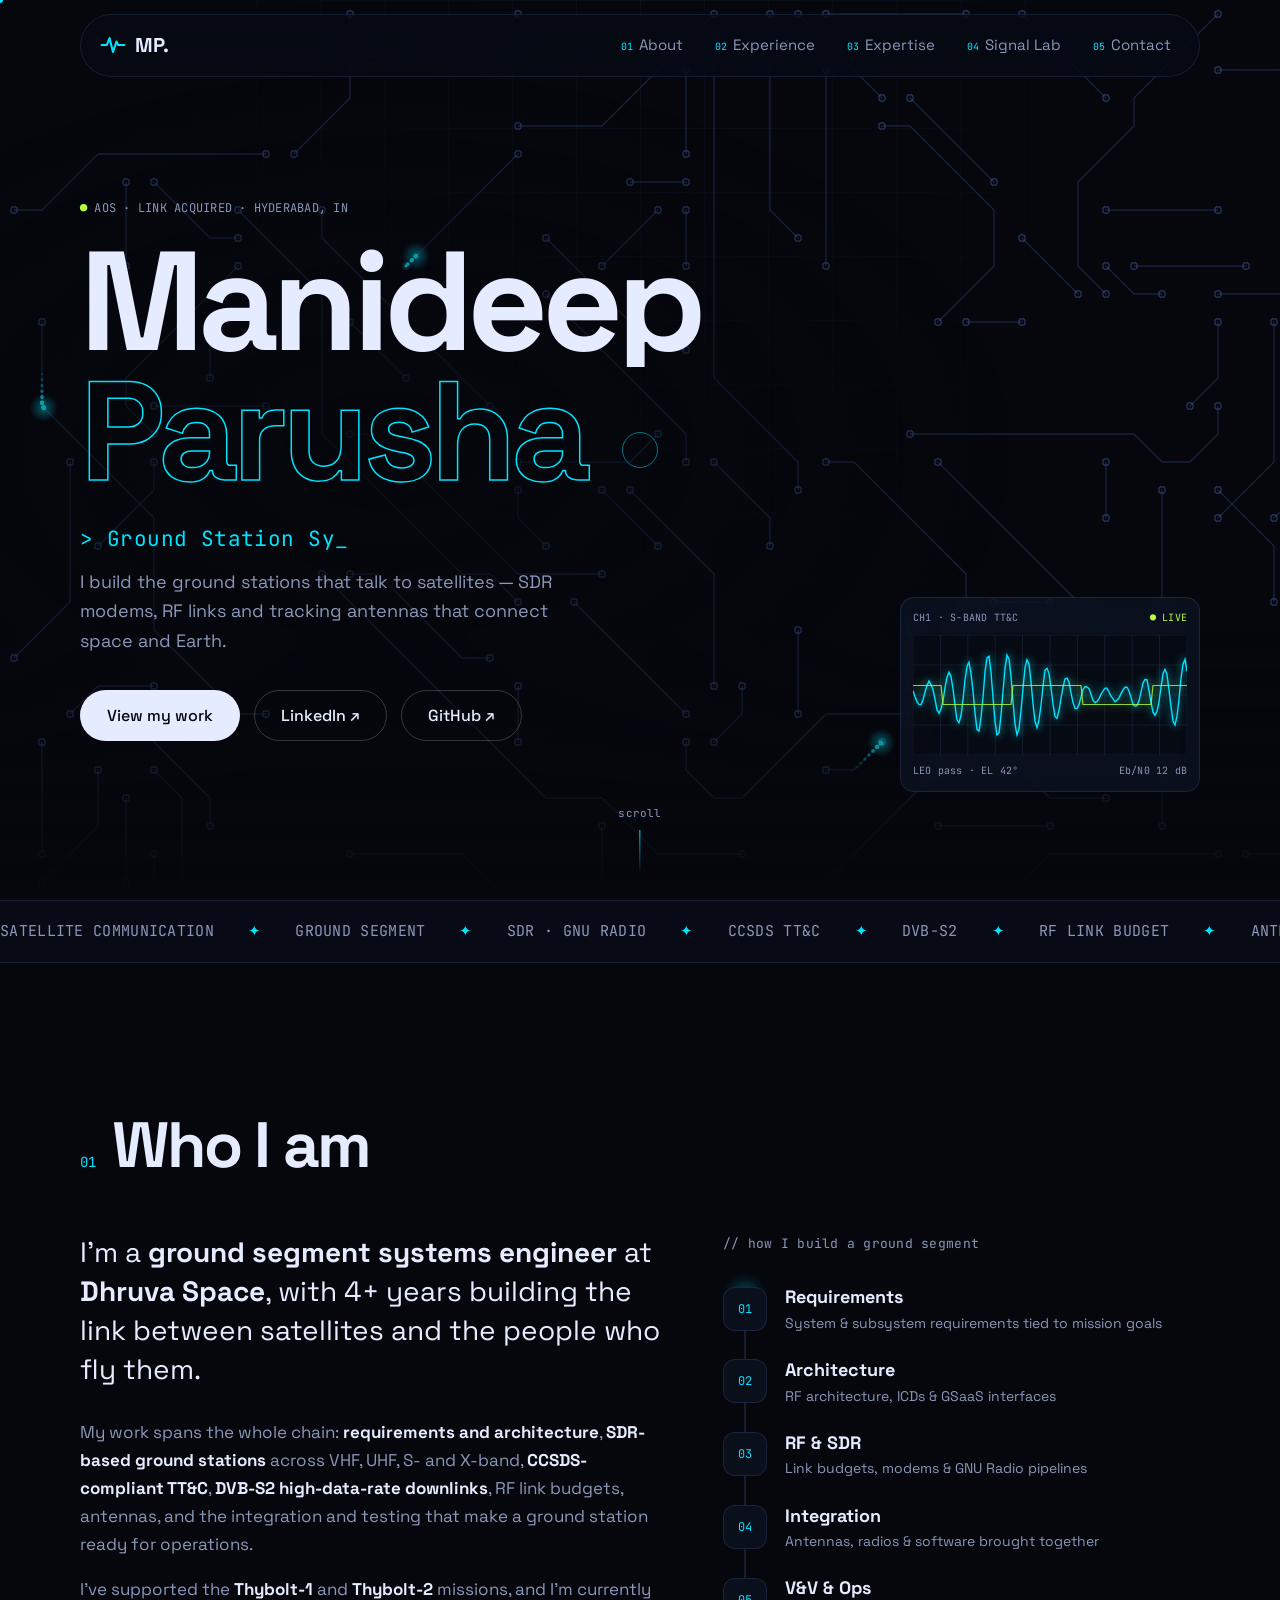
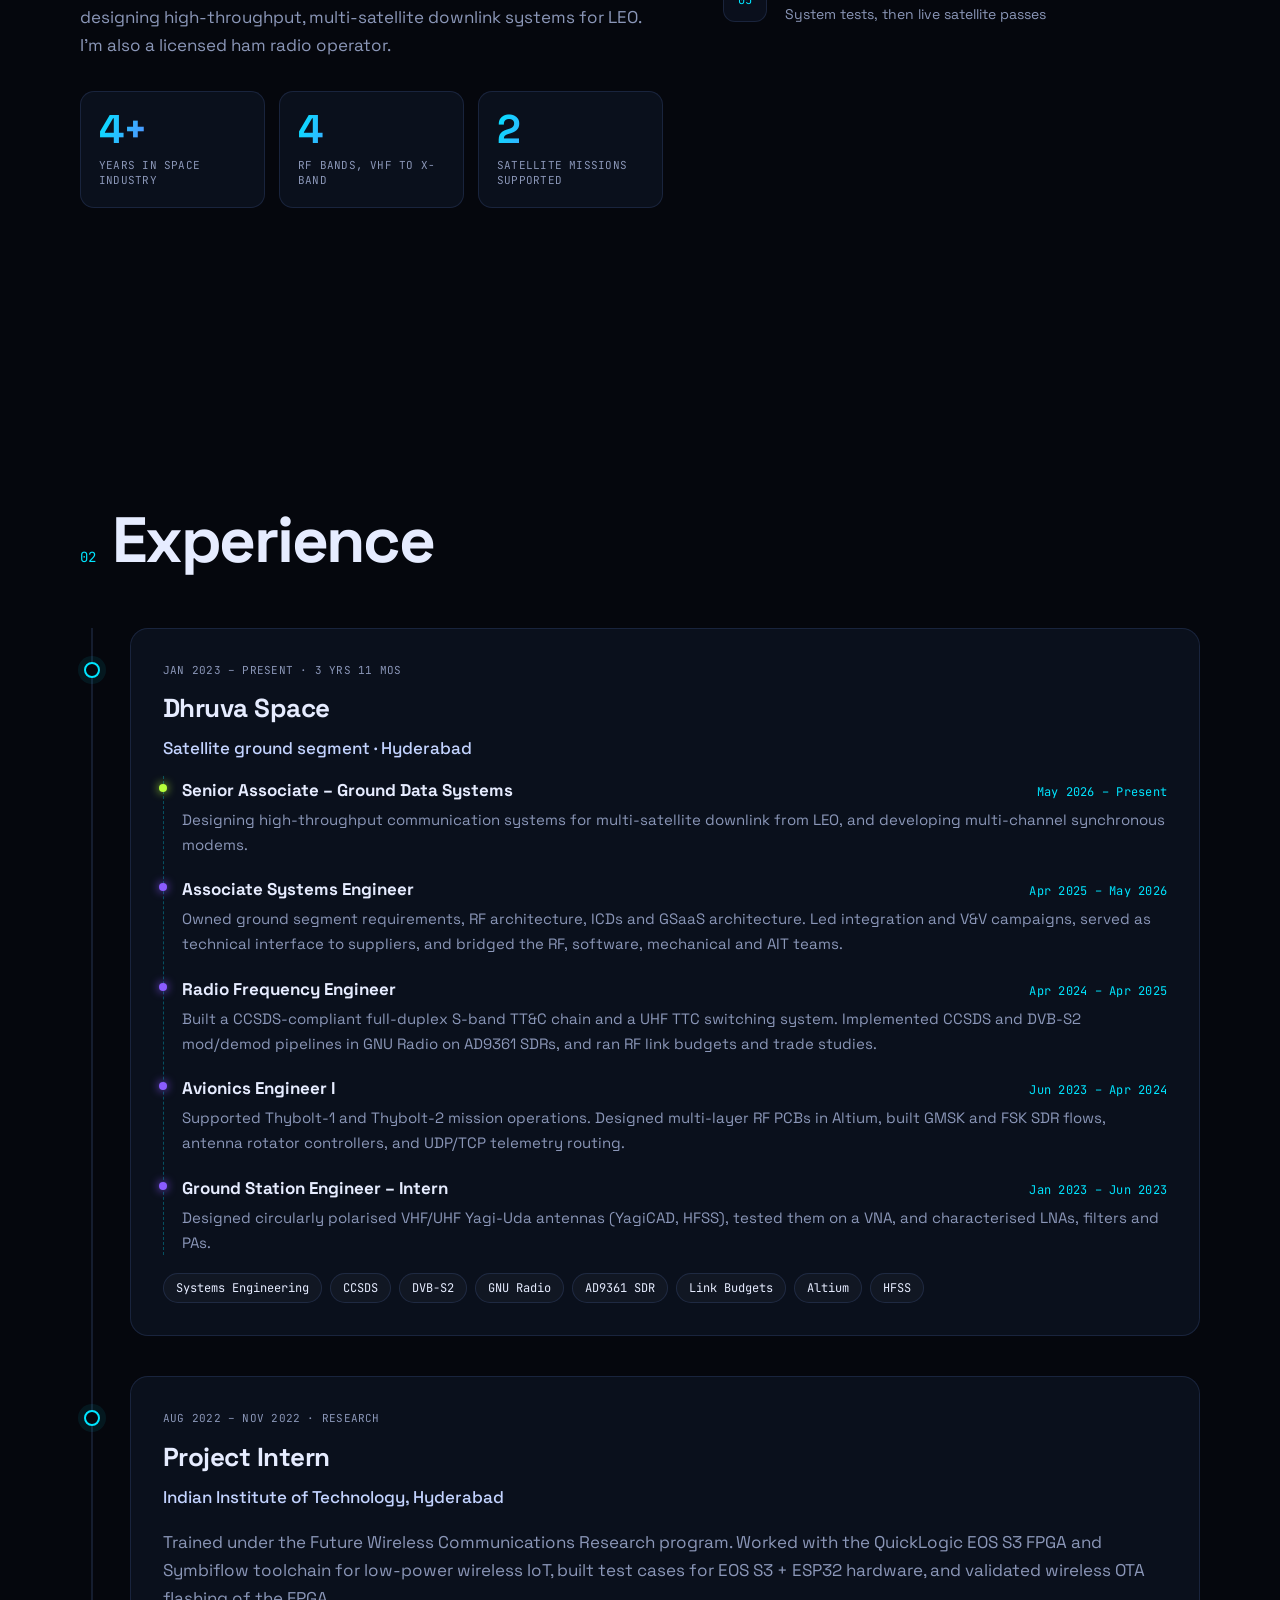
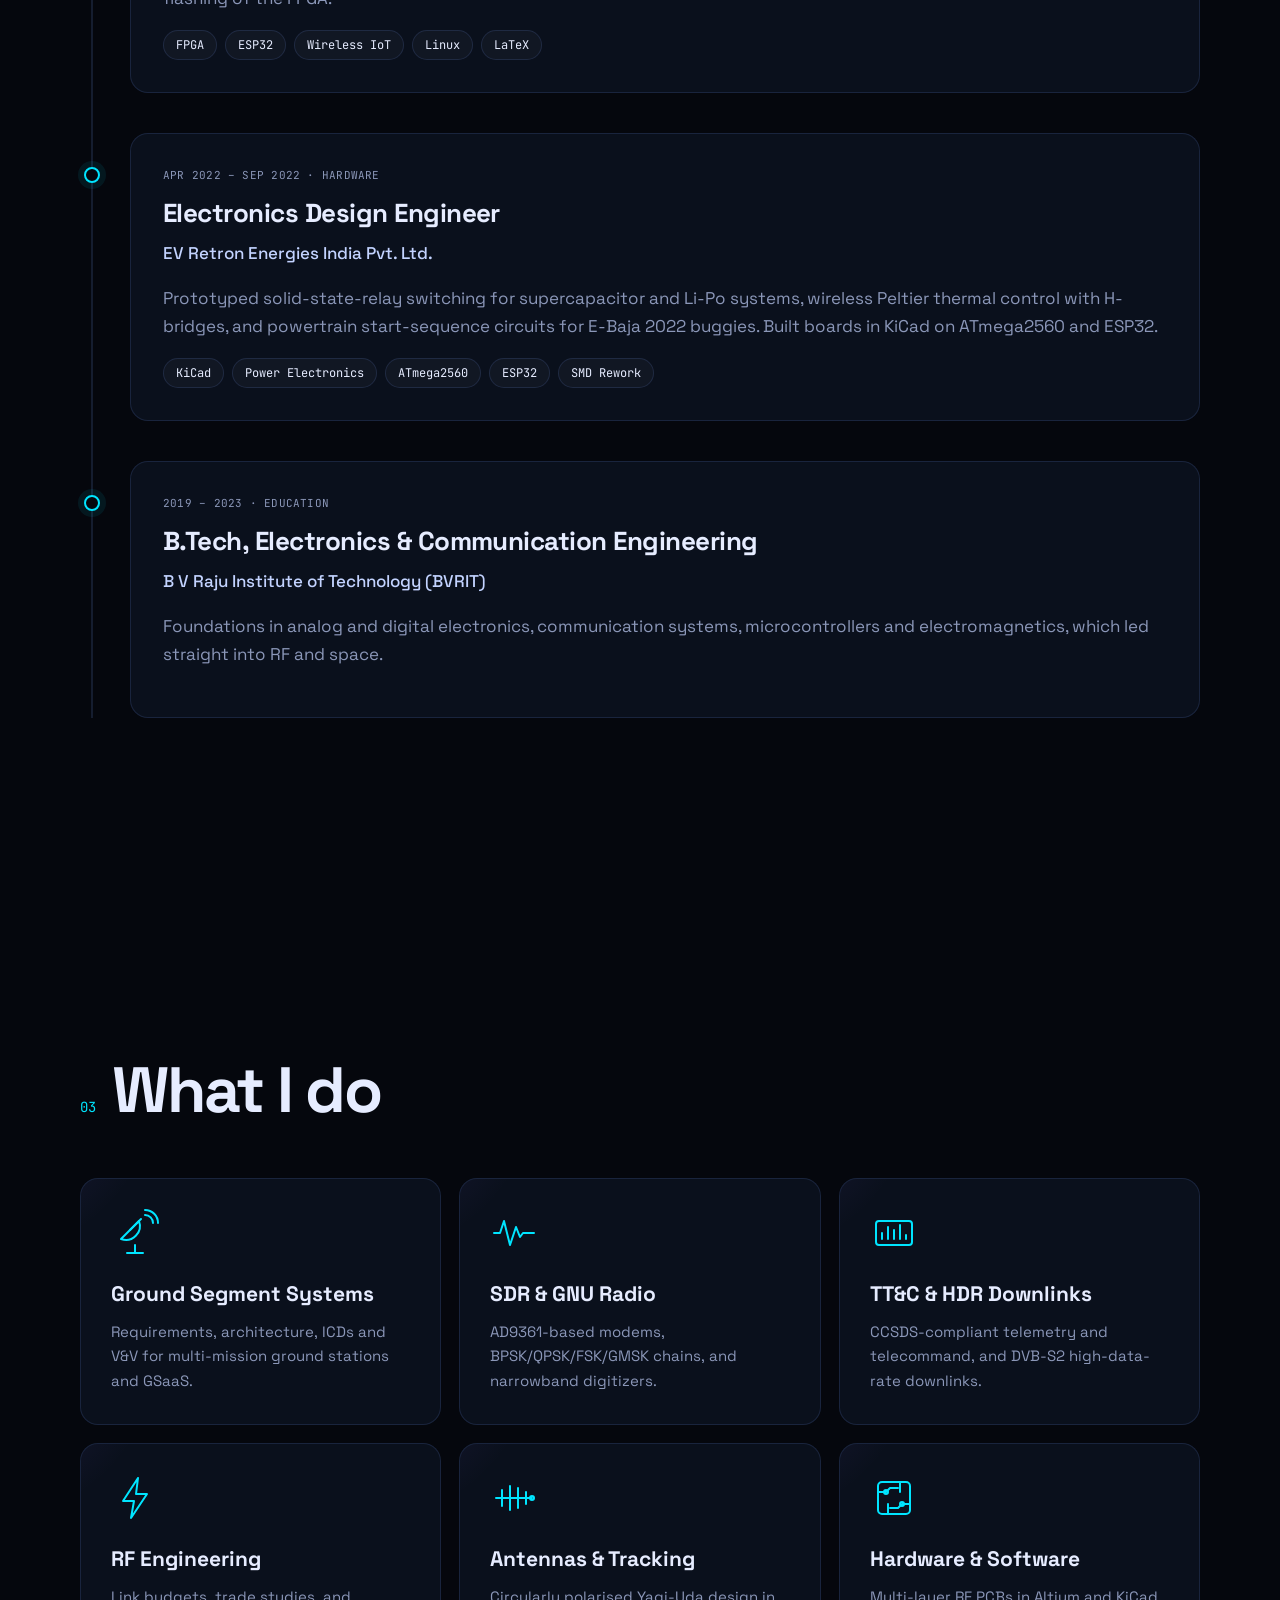
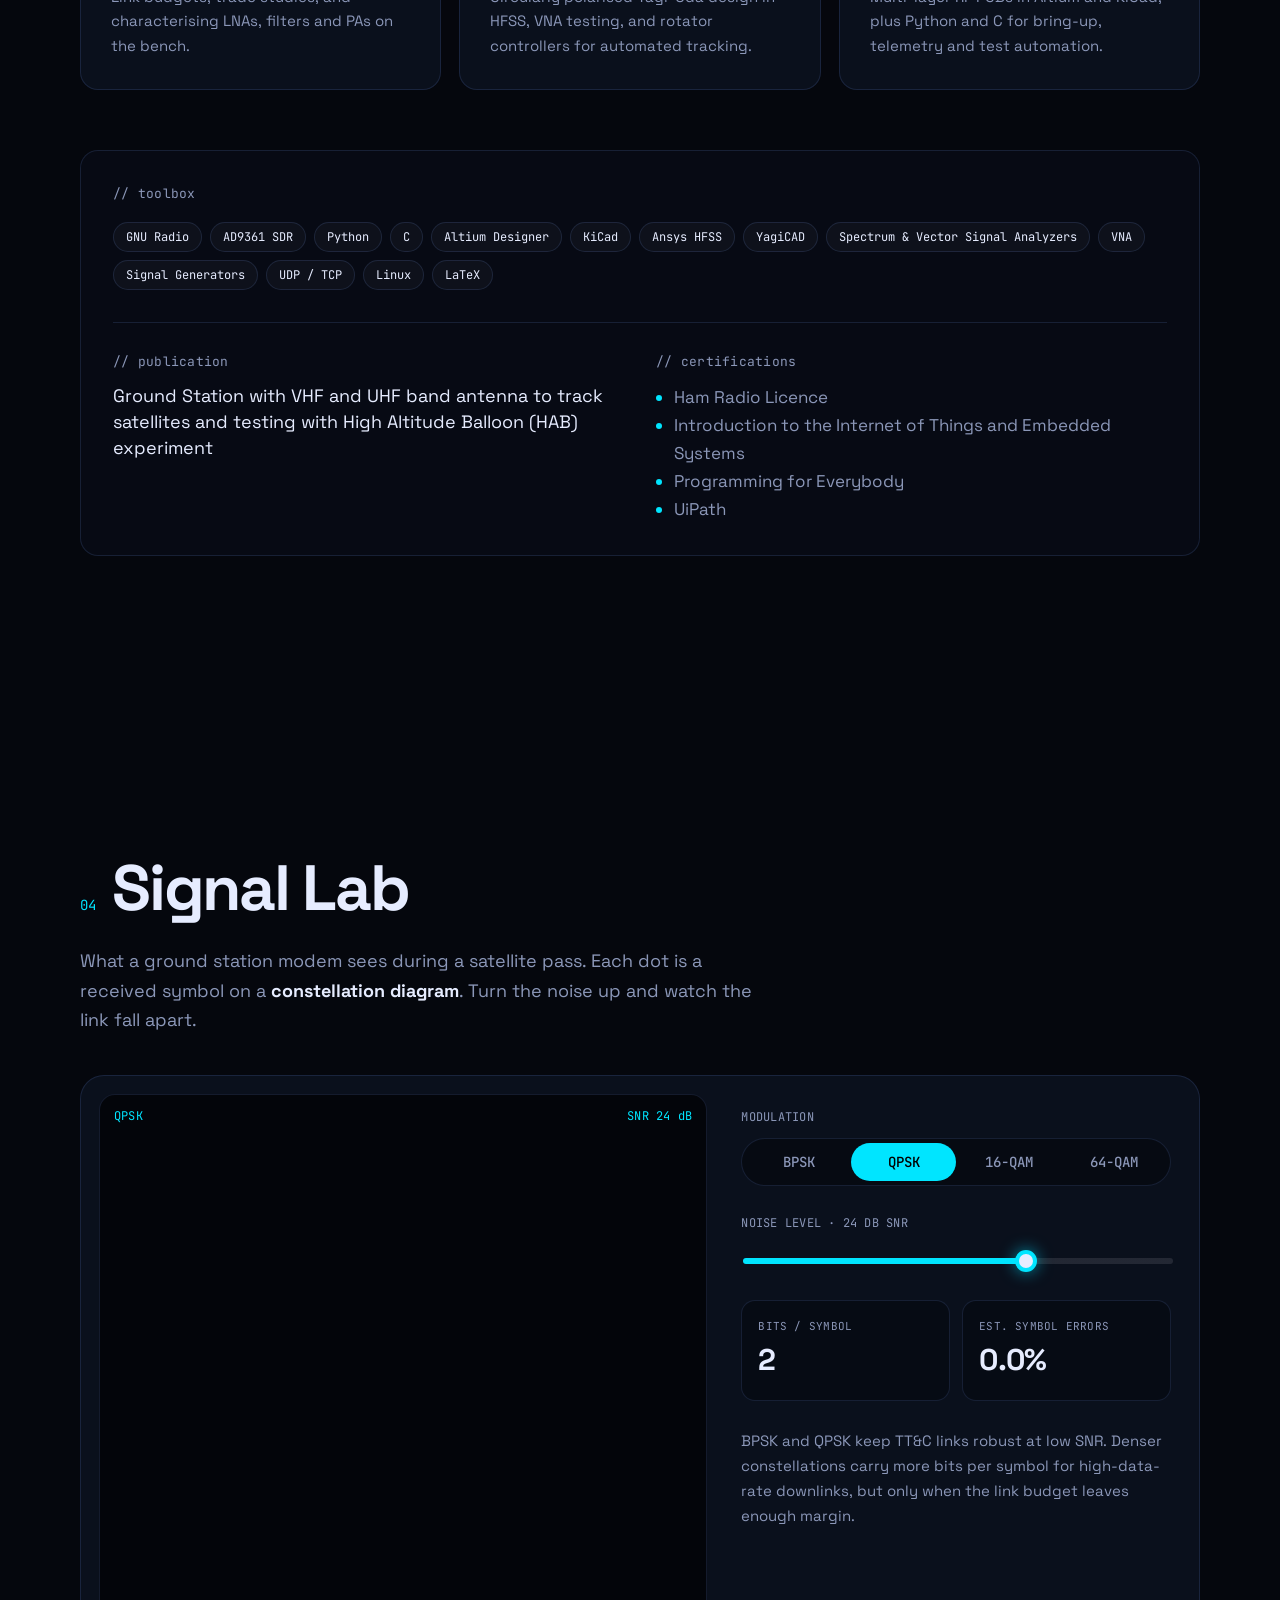
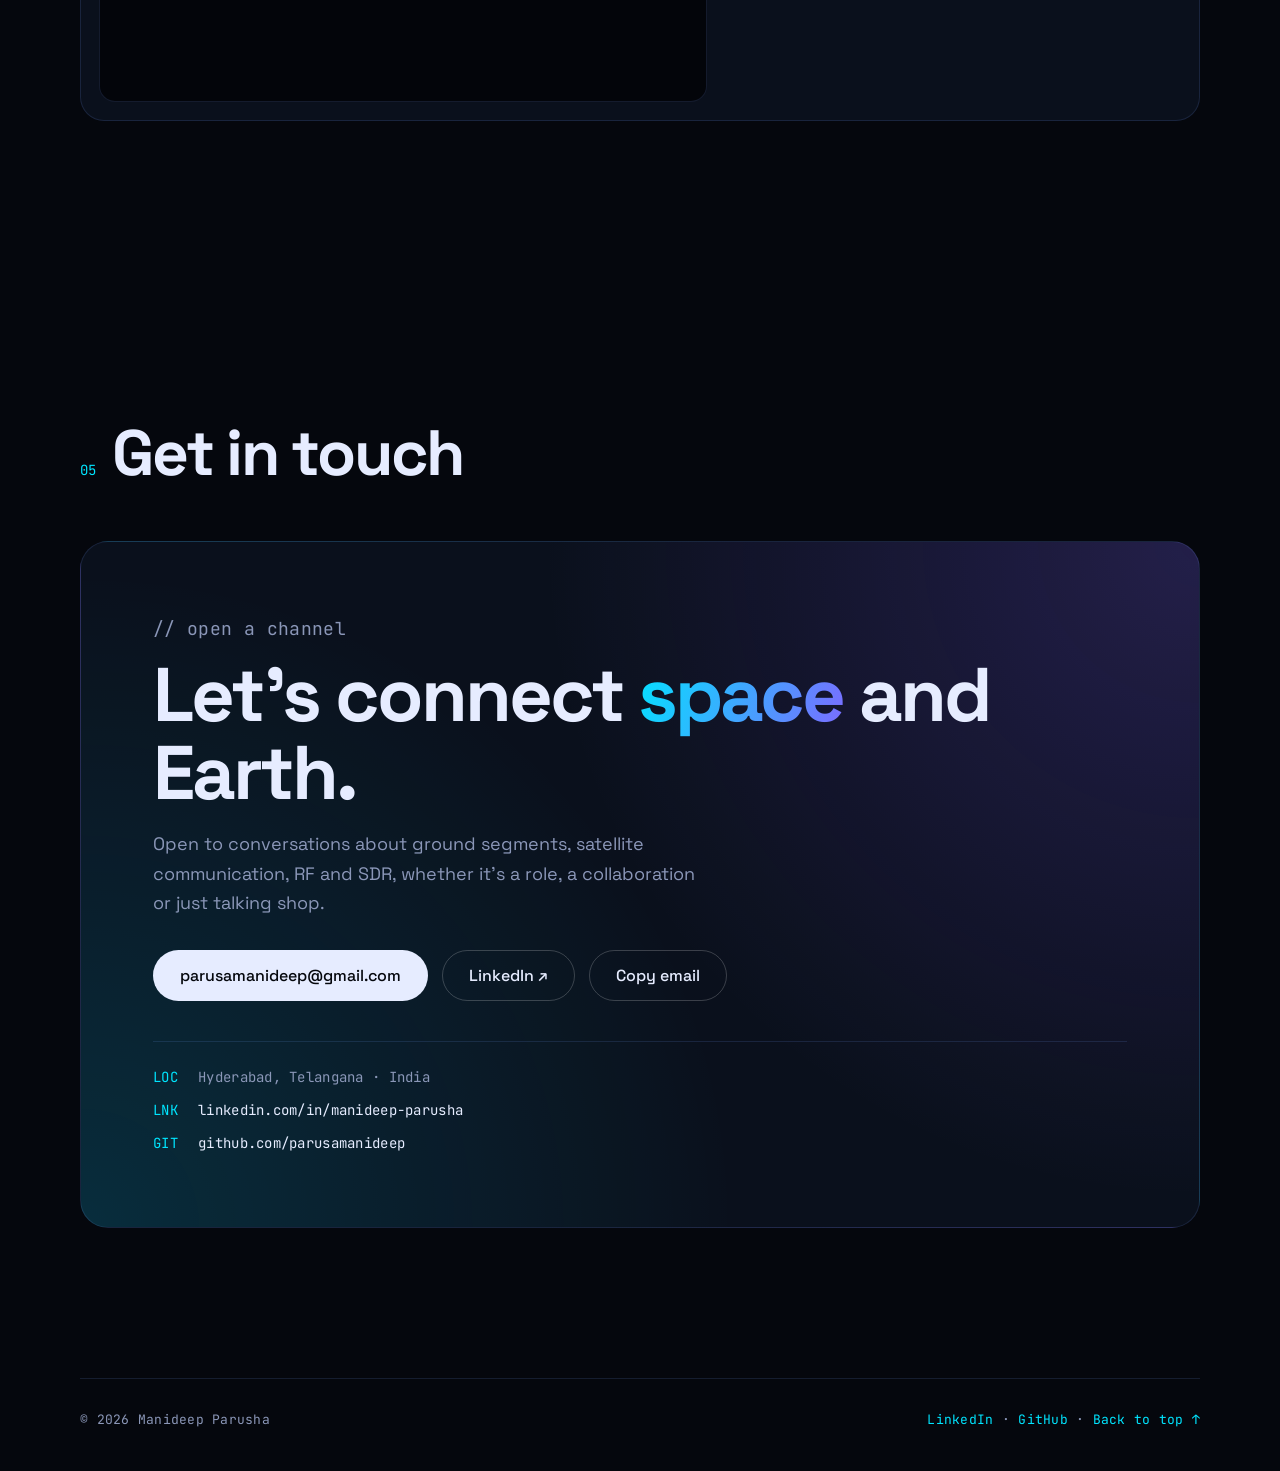
==== commit 1df923b7: "Tidy RF bands stat label Co-Authored-By: Claude Opus 5.5 <noreply@anthropic.com> Claude-Session: htt" ====
--- a/index.html
+++ b/index.html
@@ -88,7 +88,7 @@
             <p>I've supported the <strong>Thybolt-1</strong> and <strong>Thybolt-2</strong> missions, and I'm currently designing high-throughput, multi-satellite downlink systems for LEO. I'm also a licensed ham radio operator.</p>
             <div class="stats-row">
               <div><strong class="count" data-count="4" data-suffix="+">0</strong><span class="mono">years in space industry</span></div>
-              <div><strong class="count" data-count="4">0</strong><span class="mono">RF bands · VHF UHF S X</span></div>
+              <div><strong class="count" data-count="4">0</strong><span class="mono">RF bands, VHF to X-band</span></div>
               <div><strong class="count" data-count="2">0</strong><span class="mono">satellite missions supported</span></div>
             </div>
           </div>
